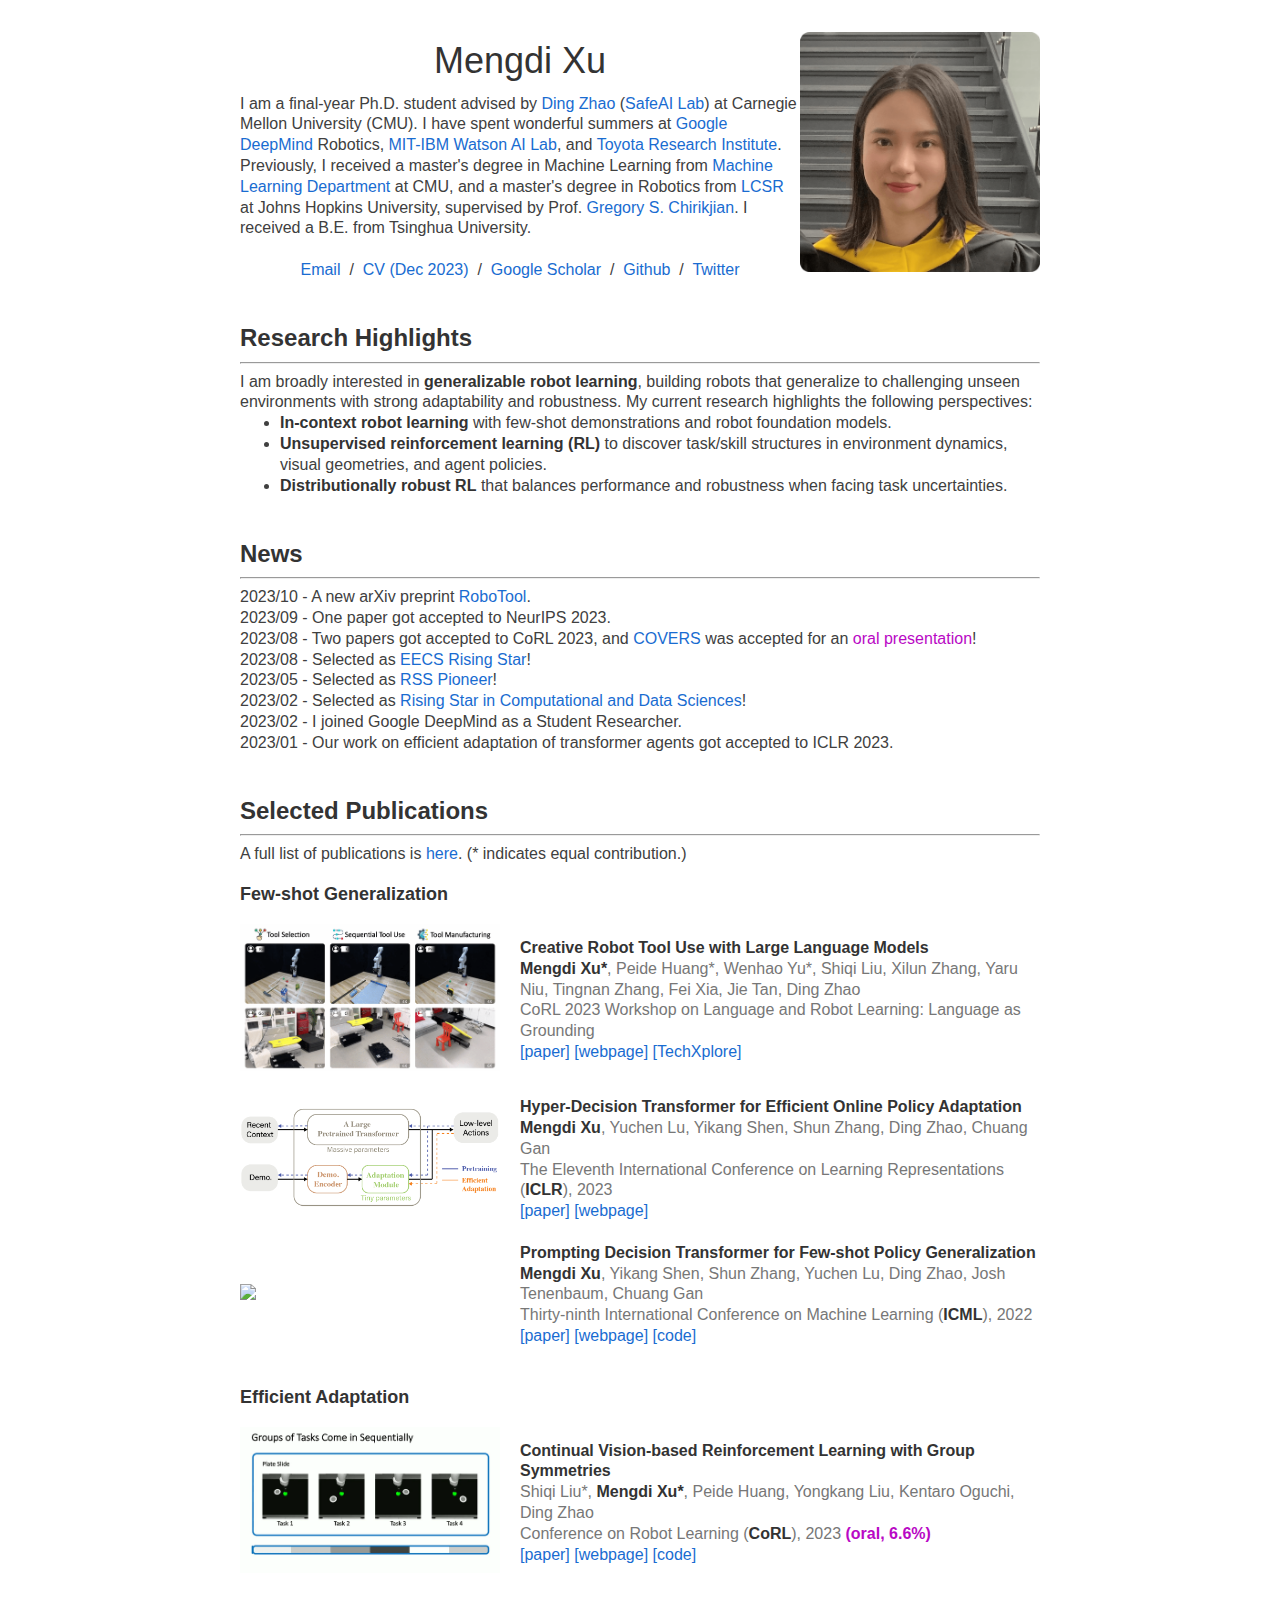
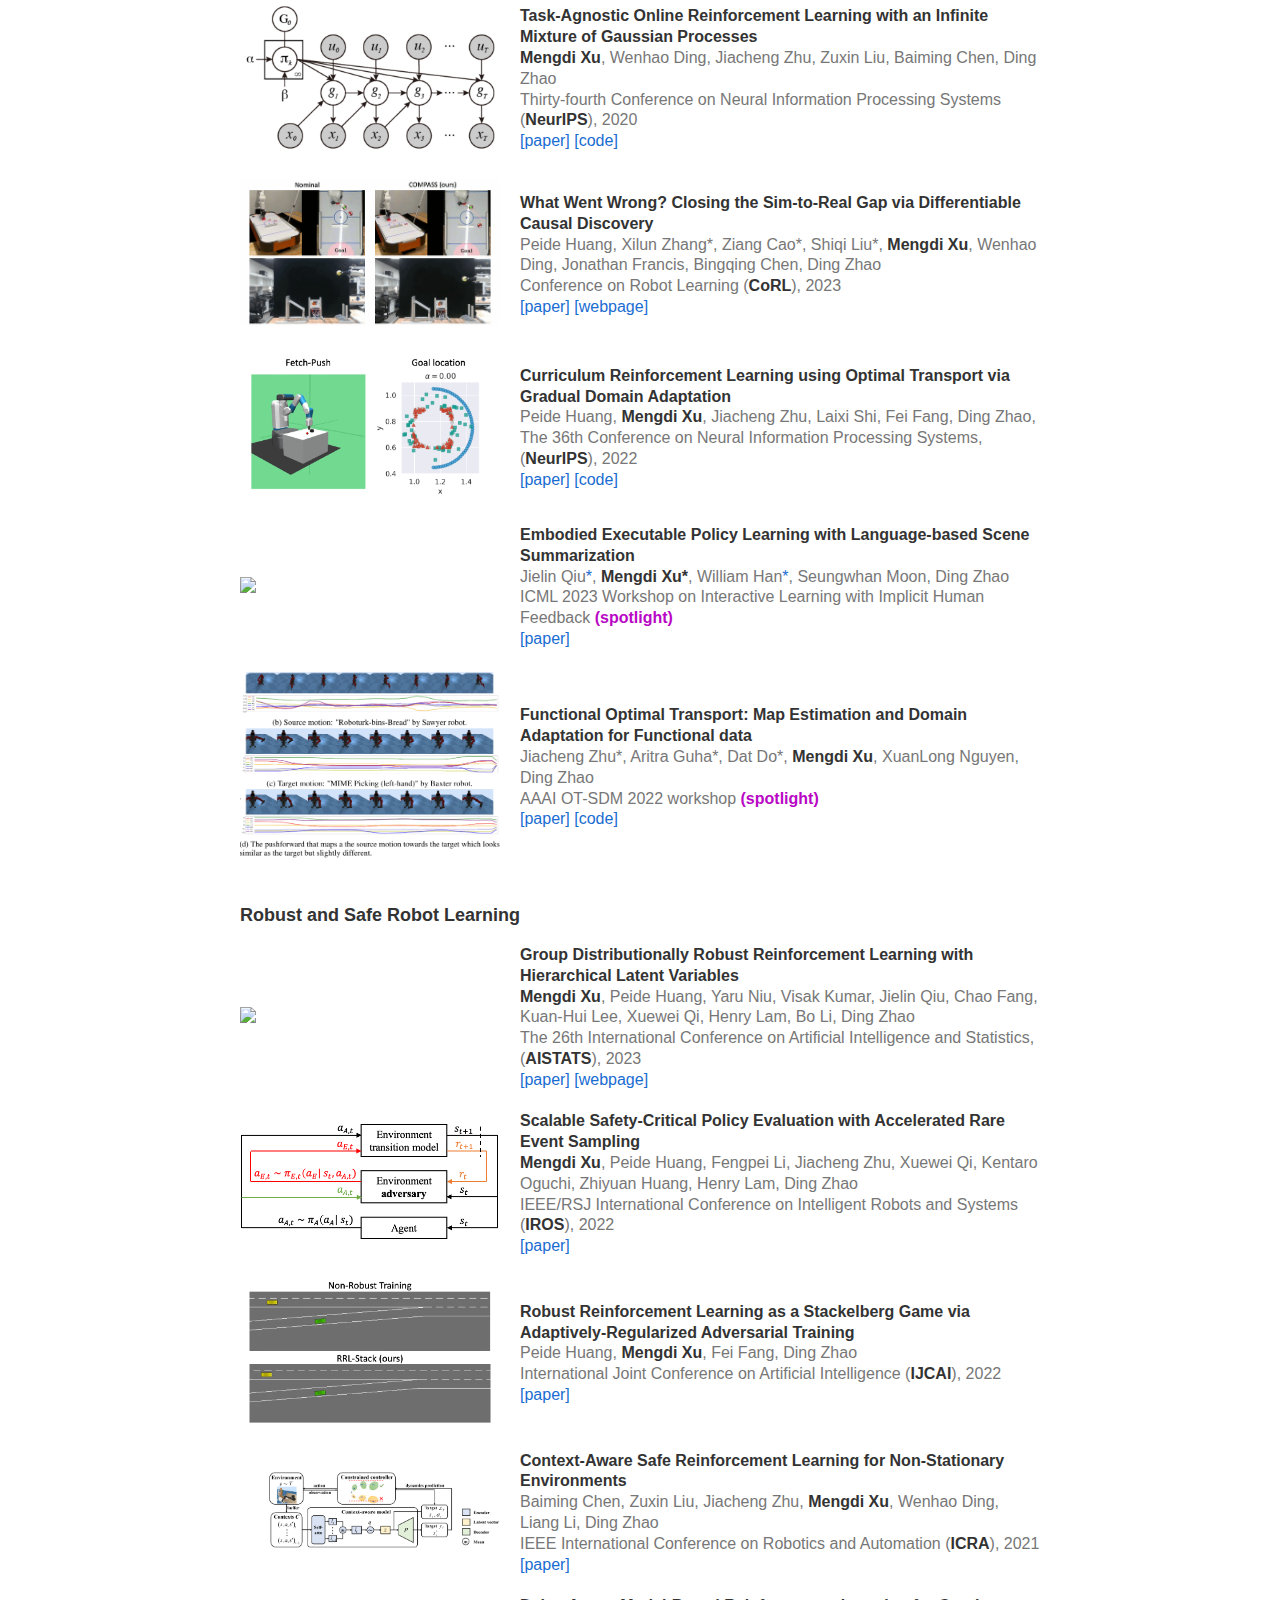
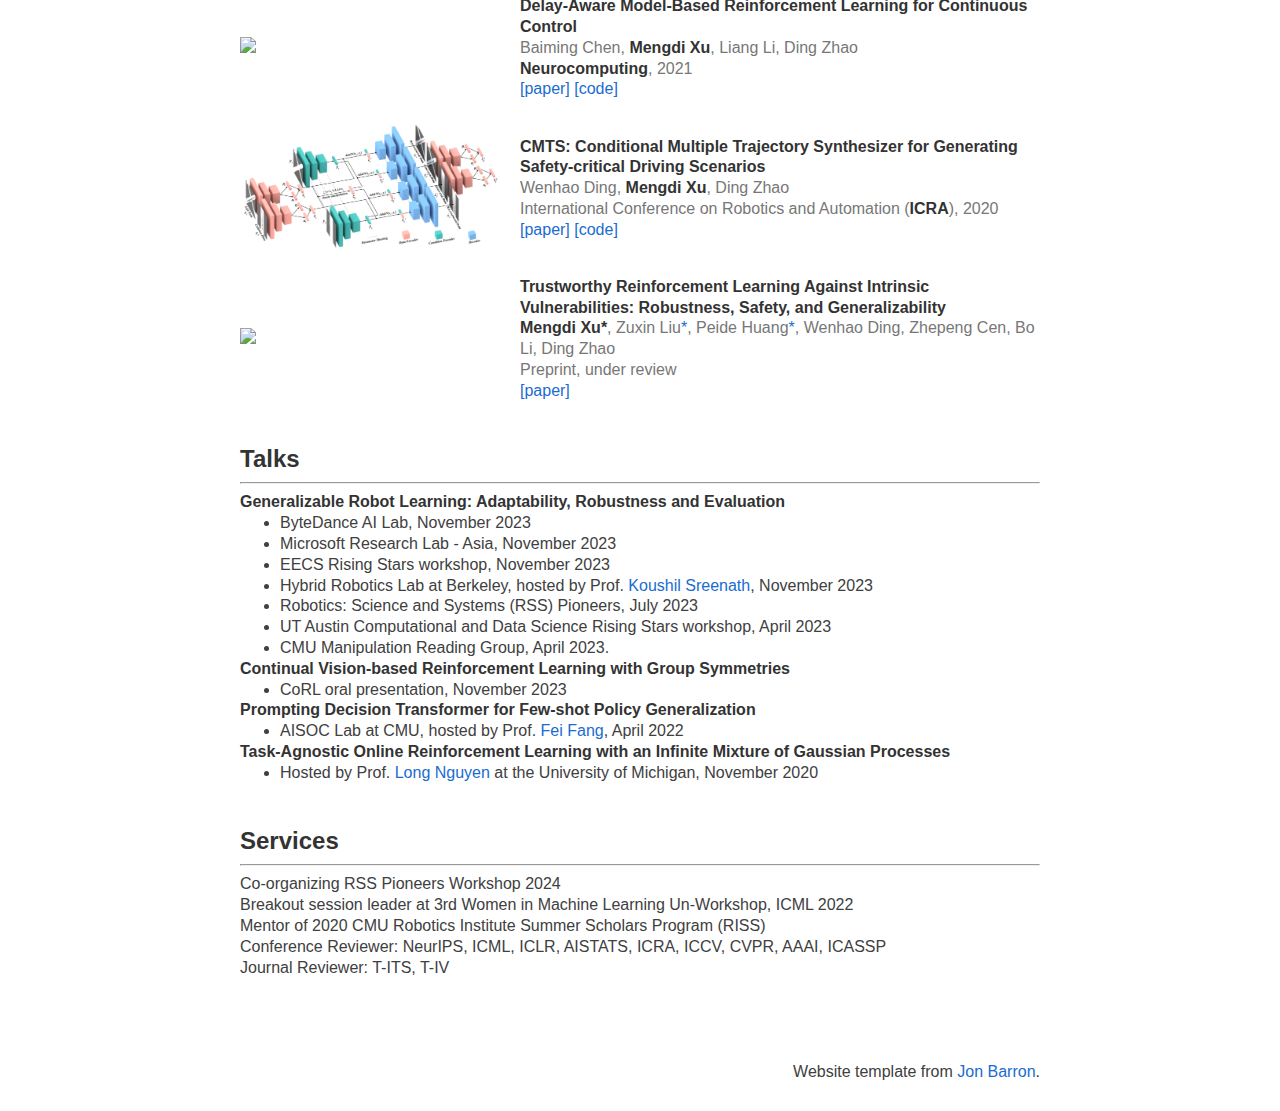
==== index.html @ a4395a11 "update CV" ====
<!DOCTYPE html>
<html lang="en">


<head>
    <meta http-equiv="Content-Type" content="text/html; charset=UTF-8">
  
    <title>Mengdi Xu</title>
    
    <meta name="author" content="Mengdi Xu">
    <meta name="viewport" content="width=900">
    <link rel="stylesheet" type="text/css" href="stylesheet.css">
    <link rel="stylesheet" href="https://cdnjs.cloudflare.com/ajax/libs/font-awesome/4.7.0/css/font-awesome.min.css">
    <link rel="icon" type="image/png" href="images/cmulogo.png">
  
    <!-- <script src=”main.js” defer></script> -->
</head>


<body>
    <table width="800" border="0" align="center" cellspacing="0" cellpadding="0">
    <tr>
    <td>
        <table width="100%" align="center" border="0" cellspacing="0" cellpadding="0">
        <tr>
            <td width="70%" valign="left">
                <p style="text-align:center">
                    <name>Mengdi Xu</name>
                </p>
                <p>
                I am a final-year Ph.D. student advised by <a href="https://www.meche.engineering.cmu.edu/directory/bios/zhao-ding.html">Ding Zhao</a>
                (<a href="https://safeai-lab.github.io/">SafeAI Lab</a>) at Carnegie Mellon University (CMU).
                I have spent wonderful summers at <a href="https://blog.google/technology/ai/april-ai-update/">Google DeepMind</a> Robotics, <a href="https://mitibmwatsonailab.mit.edu/">MIT-IBM Watson AI Lab</a>, and <a href="https://www.tri.global/">Toyota Research Institute</a>. 
                Previously, I received a master's degree in Machine Learning from <a href="https://www.ml.cmu.edu/">Machine Learning Department</a> at CMU, and a master's degree in Robotics from <a href="https://lcsr.jhu.edu/">LCSR</a> at Johns Hopkins University, supervised by Prof. <a href="https://rpk.lcsr.jhu.edu/Publications/">Gregory S. Chirikjian</a>.
                I received a B.E. from Tsinghua University.
                
                <br>
                <br>

                <p style="text-align:center">
                <a href="mailto:mengdixu@andrew.cmu.edu">Email</a> &nbsp/&nbsp
                <a href="data/CV_MengdiXu.pdf">CV (Dec 2023)</a> &nbsp/&nbsp
                <a href="https://scholar.google.com/citations?hl=zh-CN&user=A1yMyYEAAAAJ">Google Scholar</a> &nbsp/&nbsp
                <a href="https://github.com/mxu34">Github</a> &nbsp/&nbsp
                <a href="https://twitter.com/mengdibellaxu">Twitter</a>
                  </p>
                </p>
            </td>
            <br>
            <td width="30%" valign="right">
                <a href="images/profile_RoundCorner.png"><img style="width:100%;max-width:100%" alt="profile photo" src="images/profile_RoundCorner.png" class="hoverZoomLink"></a>
            </td>

        </tr>
        </table>
    </td>
    </tr>
    </table>

    <br>
    <br>


    <table width="800" border="0" align="center" cellspacing="0" cellpadding="0">
        <tr>
        <td>
            <h2> Research Highlights </h2>
            <hr>
    
            <table width="100%" align="center" border="0" cellspacing="0" cellpadding="0">
                <tr>
                    <td width="100%" valign="middle">
                        <p>
                            I am broadly interested in <strong>generalizable robot learning</strong>, building robots that generalize to challenging unseen environments with strong adaptability and robustness. My current research highlights the following perspectives: 
                            <ul>
                                <li><strong>In-context robot learning</strong> with few-shot demonstrations and robot foundation models.</li>
                                <li><strong>Unsupervised reinforcement learning (RL)</strong> to discover task/skill structures in environment dynamics, visual geometries, and agent policies.</li>
                                <li><strong>Distributionally robust RL</strong> that balances performance and robustness when facing task uncertainties.</li>
                                <!-- <li>laying theoretical foundations for generalizable robot learning with statistical guarantees,</li> -->
                                <!-- <li>advancing robotics with novel capabilities in applications akin to everyday life.</li> -->
                            </ul>
                        </p>
                    </td>
                </tr>
            </table>
    
        </td>
        </tr>
    </table>
        
    <br>
    <br>

    <table width="800" border="0" align="center" cellspacing="0" cellpadding="0">
        <tr>
        <td>
            <h2> News </h2>
            <hr>
    
            <table width="100%" align="center" border="0" cellspacing="0" cellpadding="0">
                <tr>
                    <td width="100%" valign="middle">
                        <p>
                            2023/10 - A new arXiv preprint <a href="https://arxiv.org/pdf/2310.13065.pdf">RoboTool</a>.
                            <br>
                            2023/09 - One paper got accepted to NeurIPS 2023.
                            <br>
                            2023/08 - Two papers got accepted to CoRL 2023, and <a href="https://openreview.net/forum?id=flyQ0v8cgC">COVERS</a> was accepted for an <a style="color:#B908C5">oral presentation</a>!
                            <br>
                            2023/08 - Selected as <a href="https://eecsrisingstars2023.cc.gatech.edu/">EECS Rising Star</a>!
                            <br>
                            2023/05 - Selected as <a href="https://sites.google.com/view/rsspioneers2023/participants">RSS Pioneer</a>!
                            <br>
                            2023/02 - Selected as <a href="https://risingstars.oden.utexas.edu/">Rising Star in Computational and Data Sciences</a>!
                            <br>
                            2023/02 - I joined Google DeepMind as a Student Researcher.
                            <br>
                            <!-- 2023/01 - Our work about bridging ECG and NLP got accepted to EACL 2023.
                            <br> -->
                            2023/01 - Our work on efficient adaptation of transformer agents got accepted to ICLR 2023.
                            <!-- <br>
                            2023/01 - Our work about group distributionally robust RL got accepted to AISTATS 2023.
                            <br>
                            2022/09 - Our work about domain adaptation in curriculum RL got accepted to NuerIPS 2022.
                            <br>
                            2022/06 - Our work on accelerated policy evaluation in the presence of rare events got accepted to IROS 2022.
                            <br>
                            2022/05 - I joined MIT-IBM Watson AI Lab as a research intern.
                            <br>
                            2022/05 - Our work on policy generalization with offline data got accepted to ICML 2022.
                            <br>
                            2022/04 - Our work about a novel framework for robust RL got accepted to IJCAI 2022.
                            <br> -->
                        </p>
                    </td>
                </tr>
            </table>
    
        </td>
        </tr>
    </table>
        
    <br>
    <br>

    <table width="800" border="0" align="center" cellspacing="0" cellpadding="0">
    <tr>
    <td>
        <h2> Selected Publications </h2>
        <hr>
        
        <p>
            A full list of publications is <a href="full_pub.html">here</a>. (* indicates equal contribution.)
        </p>

        <h3>Few-shot Generalization</h3>

        <table width="800" align="center" border="0" cellspacing="0" cellpadding="0">
            <tr>
                <td style="width:35%; vertical-align:middle; padding-right: 20px;">
                    <div class="image-container">
                        <img src="images/robotool.gif" width="100%">
                    </div>
                </td>
                <td style="width:65%; vertical-align:middle">
                    <papertext>
                        <papertitle>Creative Robot Tool Use with Large Language Models</papertitle>
                        <br>
                    <strong>Mengdi Xu*</strong>,
                    <a href="https://peidehuang.github.io/"><author>Peide Huang*</author></a>,
                    <a href="https://wenhaoyu.weebly.com/"><author>Wenhao Yu*</author></a>,
                    <a href="https://scholar.google.com/citations?user=PiuAi5wAAAAJ&hl=en&oi=ao"><author>Shiqi Liu</author></a>,
                    <a href="https://scholar.google.com/citations?user=BnlIUZoAAAAJ&hl=en"><author>Xilun Zhang</author></a>,
                    <a href="https://yaruniu.com/"><author>Yaru Niu</author></a>,
                    <a href="https://scholar.google.com/citations?user=RM2vMNcAAAAJ&hl=en"><author>Tingnan Zhang</author></a>,
                    <a href="https://fxia22.github.io/"><author>Fei Xia</author></a>,
                    <a href="https://www.jie-tan.net/"><author>Jie Tan</author></a>,
                    <a href="https://www.meche.engineering.cmu.edu/directory/bios/zhao-ding.html"><author>Ding Zhao</author></a>
                    <br>
                    CoRL 2023 Workshop on Language and Robot Learning: Language as Grounding
                    <br>
                    <a href="https://arxiv.org/pdf/2310.13065.pdf">[paper]</a>
                    <a href="https://creative-robotool.github.io/">[webpage]</a>
                    <a href="https://techxplore.com/news/2023-11-robots-tools-creatively-leveraging-large.html">[TechXplore]</a>
                    </papertext>
                </td>
            </tr>
        </table>
    
        <br>

        <table width="800" align="center" border="0" cellspacing="0" cellpadding="0">
            <tr>
                <td style="width:35%; vertical-align:middle; padding-right: 20px;">
                    <div class="image-container">
                        <img src="images/HDT.png" width="100%">
                    </div>
                </td>
                <td style="width:65%; vertical-align:middle">
                    <papertext>
                        <papertitle>Hyper-Decision Transformer for Efficient Online Policy Adaptation</papertitle>
                    <br>
                    <strong>Mengdi Xu</strong>,
                    <a href="http://jackhaha363.github.io/"><author>Yuchen Lu</author></a>,
                    <a href="https://mitibmwatsonailab.mit.edu/people/yikang-shen/"><author>Yikang Shen</author></a>,
                    <a href="https://shunzh.github.io/"><author>Shun Zhang</author></a>,
                    <a href="https://www.meche.engineering.cmu.edu/directory/bios/zhao-ding.html"><author>Ding Zhao</author></a>,
                    <a href="http://people.csail.mit.edu/ganchuang/"><author>Chuang Gan</author></a>
                    <br>
                    The Eleventh International Conference on Learning Representations (<strong>ICLR</strong>), 2023
                    <br>
                    <a href="https://arxiv.org/pdf/2304.08487.pdf">[paper]</a>
                    <a href="https://sites.google.com/view/hdtforiclr2023/home">[webpage]</a>
                    </papertext>
                </td>
            </tr>
        </table>
    
        <br>

        <table width="800" align="center" border="0" cellspacing="0" cellpadding="0">
            <tr>
                <td style="width:35%; vertical-align:middle; padding-right: 20px;">
                    <div class="image-container">
                        <img src="images/Prompt_DT_website.png" width="100%">
                    </div>
                </td>
                <td style="width:65%; vertical-align:middle">
                    <papertext>
                        <papertitle>Prompting Decision Transformer for Few-shot Policy Generalization
                        </papertitle>
                    <br>
                    <strong>Mengdi Xu</strong>,
                    <a href="https://mitibmwatsonailab.mit.edu/people/yikang-shen/"><author>Yikang Shen</author></a>,
                    <a href="https://shunzh.github.io/"><author>Shun Zhang</author></a>,
                    <a href="http://jackhaha363.github.io/"><author>Yuchen Lu</author></a>,
                    <a href="https://www.meche.engineering.cmu.edu/directory/bios/zhao-ding.html"><author>Ding Zhao</author></a>,
                    <a href="http://web.mit.edu/cocosci/josh.html"><author>Josh Tenenbaum</author></a>,
                    <a href="http://people.csail.mit.edu/ganchuang/"><author>Chuang Gan</author></a>
                    <br>
                    Thirty-ninth International Conference on Machine Learning (<strong>ICML</strong>), 2022
                    <br>
                    <a href="https://arxiv.org/pdf/2206.13499.pdf">[paper]</a>
                    <a href="https://mxu34.github.io/PromptDT/">[webpage]</a>
                    <a href="https://github.com/mxu34/prompt-dt">[code]</a>
                    </papertext>
                </td>
            </tr>
        </table>
    
        <br>


        <h3>Efficient Adaptation</h3>
    

        <table width="800" align="center" border="0" cellspacing="0" cellpadding="0">
            <tr>
                <td style="width:35%; vertical-align:middle; padding-right: 20px;">
                    <div class="image-container">
                        <img src="images/covers.gif" width="100%">
                    </div>
                </td>
                <td style="width:65%; vertical-align:middle">
                    <papertext>
                    <papertitle>Continual Vision-based Reinforcement Learning with Group Symmetries</papertitle>
                    <br>
                    <a href="https://scholar.google.com/citations?user=PiuAi5wAAAAJ&hl=en&oi=ao"><author>Shiqi Liu*</author></a>,
                    <strong>Mengdi Xu*</strong>,
                    <a href="https://peidehuang.github.io/"><author>Peide Huang</author></a>,
                    <a href="https://scholar.google.com/citations?user=uRvYtOgAAAAJ&hl=en"><author>Yongkang Liu</author></a>,
                    <a href="https://www.linkedin.com/in/ken-oguchi-a89b263/"><author>Kentaro Oguchi</author></a>, 
                    <a href="https://www.meche.engineering.cmu.edu/directory/bios/zhao-ding.html"><author>Ding Zhao</author></a>
                    <br>
                    Conference on Robot Learning (<strong>CoRL</strong>), 2023 <strong style="color:#B908C5">(oral, 6.6%)</strong>
                    <br>
                    <!-- Abridged in RSS 2023 Workshop on Symmetries in Robot Learning.<br> -->
                    <a href="https://arxiv.org/pdf/2210.12301.pdf">[paper]</a>
                    <a href="https://sites.google.com/view/rl-covers/">[webpage]</a>
                    <a href="https://sites.google.com/view/rl-covers/">[code]</a>
                    </papertext>
                </td>
            </tr>
        </table>
    
        <br>

        <table width="800" align="center" border="0" cellspacing="0" cellpadding="0">
            <tr>
                <td style="width:35%; vertical-align:middle; padding-right: 20px;">
                    <div class="image-container">
                        <img src="images/mbrl-gpmm.png" width="100%">
                    </div>
                </td>
                <td style="width:65%; vertical-align:middle">
                    <papertext>
                        <papertitle>Task-Agnostic Online Reinforcement Learning with an Infinite Mixture of Gaussian Processes
                        </papertitle>
                    <br>
                    <strong>Mengdi Xu</strong>,
                    <a href="https://wenhao.pub/"><author>Wenhao Ding</author></a>,
                    <a href="https://jiachengzhuml.github.io/"><author>Jiacheng Zhu</author></a>,
                    <a href="https://zuxin.me/"><author>Zuxin Liu</author></a>,
                    <a href="https://scholar.google.com/citations?user=zxMrNxEAAAAJ&hl=en&oi=ao"><author>Baiming Chen</author></a>,
                    <a href="https://www.meche.engineering.cmu.edu/directory/bios/zhao-ding.html"><author>Ding Zhao</author></a>
                    <br>
                    Thirty-fourth Conference on Neural Information Processing Systems (<strong>NeurIPS</strong>), 2020<br>
                    <a href="https://arxiv.org/pdf/2006.11441.pdf">[paper]</a>
                    <a href="https://github.com/mxu34/mbrl-gpmm">[code]</a>
                    <!-- <a href="data/mbrl-gpmm.txt">[bibtex]</a> -->
                    </papertext>
                </td>
            </tr>
        </table>
    
        <br>

        <table width="800" align="center" border="0" cellspacing="0" cellpadding="0">
            <tr>
                <td style="width:35%; vertical-align:middle; padding-right: 20px;">
                    <div class="image-container">
                        <img src="images/compass.gif" width="100%">
                    </div>
                </td>
                <td style="width:65%; vertical-align:middle">
                    <papertext>
                        <papertitle>What Went Wrong? Closing the Sim-to-Real Gap via Differentiable Causal Discovery</papertitle>
                    <br>
                    <a href="https://peidehuang.github.io/"><author>Peide Huang</author></a>, 
                    <a href="https://scholar.google.com/citations?user=BnlIUZoAAAAJ&hl=en"><author>Xilun Zhang*</author></a>, 
                    Ziang Cao*, 
                    <a href="https://scholar.google.com/citations?user=PiuAi5wAAAAJ&hl=en&oi=ao"><author>Shiqi Liu*</author></a>, 
                    <strong>Mengdi Xu</strong>,
                    <a href="https://wenhao.pub/"><author>Wenhao Ding</author></a>, 
                    <a href="https://scholar.google.com/citations?user=7CLS0LwAAAAJ&hl=en"><author>Jonathan Francis</author></a>, 
                    <a href="https://scholar.google.com/citations?user=LYt_2MgAAAAJ&hl=en"><author>Bingqing Chen</author></a>,
                    <a href="https://www.meche.engineering.cmu.edu/directory/bios/zhao-ding.html"><author>Ding Zhao</author></a>
                    <br>
                    Conference on Robot Learning (<strong>CoRL</strong>), 2023
                    <br>
                    <!-- Abridged in  IROS 2023 Workshop on Causality for Robotics: Answering the Question of Why.<br> -->
                    <a href="https://arxiv.org/pdf/2306.15864.pdf">[paper]</a>
                    <a href="https://sites.google.com/view/sim2real-compass">[webpage]</a>
                    </papertext>
                </td>
            </tr>
        </table>
    
        <br>

        <table width="800" align="center" border="0" cellspacing="0" cellpadding="0">
            <tr>
                <td style="width:35%; vertical-align:middle; padding-right: 20px;">
                    <div class="image-container">
                        <img src="images/gradient.gif" width="100%">
                    </div>
                </td>
                <td style="width:65%; vertical-align:middle">
                    <papertext>
                        <papertitle>Curriculum Reinforcement Learning using Optimal Transport via Gradual Domain Adaptation
                        </papertitle>
                    <br>
                    <a href="https://peidehuang.github.io/"><author>Peide Huang</author></a>,
                    <strong>Mengdi Xu</strong>,
                    <a href="https://jiachengzhuml.github.io/"><author>Jiacheng Zhu</author></a>,
                    <a href="https://www.andrew.cmu.edu/user/laixis/"><author>Laixi Shi</author></a>,
                    <a href="https://feifang.info/"><author>Fei Fang</author></a>,
                    <a href="https://www.meche.engineering.cmu.edu/directory/bios/zhao-ding.html"><author>Ding Zhao</author></a>,
                    <br>
                    The 36th Conference on Neural Information Processing Systems, (<strong>NeurIPS</strong>), 2022
                    <br>
                    <a href="https://arxiv.org/pdf/2210.10195.pdf">[paper]</a>
                    <a href="https://github.com/PeideHuang/gradient">[code]</a>
                    </papertext>
                </td>
            </tr>
        </table>
    
        <br>

        <table width="800" align="center" border="0" cellspacing="0" cellpadding="0">
            <tr>
                <td style="width:35%; vertical-align:middle; padding-right: 20px;">
                    <div class="image-container">
                        <img src="images/SUM_APM.png" width="100%">
                    </div>
                </td>
                <td style="width:65%; vertical-align:middle">
                    <papertext>
                        <papertitle>Embodied Executable Policy Learning with Language-based Scene Summarization
                        </papertitle>
                    <br>
                    <a href="https://www.cs.cmu.edu/~jielinq/"><author>Jielin Qiu</author>*</a>,
                    <strong>Mengdi Xu*</strong>,
                    <a href="https://willxxy.github.io/"><author>William Han</author>*</a>,
                    <a href="https://shanemoon.com/"><author>Seungwhan Moon</author></a>,
                    <a href="https://www.meche.engineering.cmu.edu/directory/bios/zhao-ding.html"><author>Ding Zhao</author></a>
                    <br>
                    <!-- Preprint, under review.
                    <br> -->
                    ICML 2023 Workshop on Interactive Learning with Implicit Human Feedback <strong style="color:#B908C5">(spotlight)</strong><br>
                    <a href="https://arxiv.org/pdf/2306.05696.pdf">[paper]</a>
                    </papertext>
                </td>
            </tr>
        </table>
    
        <br>

        <table width="800" align="center" border="0" cellspacing="0" cellpadding="0">
            <tr>
                <td style="width:35%; vertical-align:middle; padding-right: 20px;">
                    <div class="image-container">
                        <img src="images/FOT_arm.png" width="100%">
                    </div>
                </td>
                <td style="width:65%; vertical-align:middle">
                    <papertext>
                        <papertitle>Functional Optimal Transport: Map Estimation and Domain Adaptation for Functional data
                        </papertitle>
                    <br>
                    <a href="https://jiachengzhuml.github.io/"><author>Jiacheng Zhu*</author></a>,
                    <a href="http://www-personal.umich.edu/~aritra/"><author>Aritra Guha*</author></a>,
                    <a href="https://dodat619.github.io/"><author>Dat Do*</author></a>,
                    <strong>Mengdi Xu</strong>,
                    <a href="http://dept.stat.lsa.umich.edu/~xuanlong/"><author>XuanLong Nguyen</author></a>,
                    <a href="https://www.meche.engineering.cmu.edu/directory/bios/zhao-ding.html"><author>Ding Zhao</author></a>
                    <br>
                    AAAI OT-SDM 2022 workshop <strong style="color:#B908C5">(spotlight)</strong><br>
                    <a href="https://arxiv.org/pdf/2102.03895.pdf">[paper]</a> 
                    <a href="https://github.com/VersElectronics/FOT">[code]</a> 
                    <!-- <a href="data/fot.txt">[bibtex]</a> -->
                    </papertext>
                </td>
            </tr>
        </table>
    
        <br>

        <h3>Robust and Safe Robot Learning</h3>

        <table width="800" align="center" border="0" cellspacing="0" cellpadding="0">
            <tr>
                <td style="width:35%; vertical-align:middle; padding-right: 20px;">
                    <div class="image-container">
                        <img src="images/DRO.png" width="100%">
                    </div>
                </td>
                <td style="width:65%; vertical-align:middle">
                    <papertext>
                        <papertitle>Group Distributionally Robust Reinforcement Learning with Hierarchical Latent Variables
                        </papertitle>
                    <br>
                    <strong>Mengdi Xu</strong>,
                    <a href="https://peidehuang.github.io/"><author>Peide Huang</author></a>,
                    <a href="https://yaruniu.com/"><author>Yaru Niu</author></a>,
                    <a href="https://www.visakkumar.com/"><author>Visak Kumar</author></a>,
                    <a href="https://www.cs.cmu.edu/~jielinq/"><author>Jielin Qiu</author></a>,
                    <a href="https://scholar.google.com/citations?user=nU8VhKYAAAAJ&hl=en"><author>Chao Fang</author></a>,
                    <a href="https://scholar.google.com/citations?user=u8K7nOwAAAAJ&hl=en"><author>Kuan-Hui Lee</author></a>,
                    <a href="https://scholar.google.com/citations?user=pOA6uKMAAAAJ&hl=en"><author>Xuewei Qi</author></a>,
                    <a href="http://www.columbia.edu/~khl2114/"><author>Henry Lam</author></a>,
                    <a href="https://aisecure.github.io/"><author>Bo Li</author></a>,
                    <a href="https://www.meche.engineering.cmu.edu/directory/bios/zhao-ding.html"><author>Ding Zhao</author></a>
                    <br>
                    The 26th International Conference on Artificial Intelligence and Statistics, (<strong>AISTATS</strong>), 2023
                    <!-- <br>
                    Abridged in ICML 2022 workshop on Principles of Distribution Shift.
                    <br>
                    Abridged in ICRA 2022 the Fresh Perspectives on the Future of Autonomous Driving Workshop. -->
                    <br>
                    <a href="https://arxiv.org/pdf/2210.12262.pdf">[paper]</a>
                    <a href="https://sites.google.com/view/gdr-rl/home">[webpage]</a>
                    </papertext>
                </td>
            </tr>
        </table>
    
        <br>

        <table width="800" align="center" border="0" cellspacing="0" cellpadding="0">
            <tr>
                <td style="width:35%; vertical-align:middle; padding-right: 20px;">
                    <div class="image-container">
                        <img src="images/APE.png" width="100%">
                    </div>
                </td>
                <td style="width:65%; vertical-align:middle">
                    <papertext>
                        <papertitle>Scalable Safety-Critical Policy Evaluation with Accelerated Rare Event Sampling
                        </papertitle>
                    <br>
                    <strong>Mengdi Xu</strong>,
                    <a href="https://peidehuang.github.io/"><author>Peide Huang</author></a>,
                    <a href="https://www.linkedin.com/in/fengpei-li-242526145/"><author>Fengpei Li</author></a>,
                    <a href="https://jiachengzhuml.github.io/"><author>Jiacheng Zhu</author></a>,
                    <a href="https://scholar.google.com/citations?user=pOA6uKMAAAAJ&hl=en"><author>Xuewei Qi</author></a>,
                    <a href="https://www.linkedin.com/in/ken-oguchi-a89b263/"><author>Kentaro Oguchi</author></a>,
                    <a href="https://sites.google.com/view/zyhuang"><author>Zhiyuan Huang</author></a>,
                    <a href="http://www.columbia.edu/~khl2114/"><author>Henry Lam</author></a>,
                    <a href="https://www.meche.engineering.cmu.edu/directory/bios/zhao-ding.html"><author>Ding Zhao</author></a>
                    <br>
                    IEEE/RSJ International Conference on Intelligent Robots and Systems (<strong>IROS</strong>), 2022
                    <br>
                    <!-- Abridged in ICLR 2021 Workshop in Security and Safety in Machine Learning Systems.
                    <br> -->
                    <a href="https://arxiv.org/pdf/2106.10566.pdf">[paper]</a>
                    <!-- <a href="data/ape.txt">[bibtex]</a>              -->
                    <!-- <a href="https://aisecure-workshop.github.io/aml-iclr2021/">[workshop]</a> 
                    <a href="data/APE_ICLR2021Workshop_poster.pdf">[poster]</a> -->
                    </papertext>
                </td>
            </tr>
        </table>
    
        <br>

        <table width="800" align="center" border="0" cellspacing="0" cellpadding="0">
            <tr>
                <td style="width:35%; vertical-align:middle; padding-right: 20px;">
                    <div class="image-container">
                        <img src="images/rrl-stack.gif" width="100%">
                    </div>
                </td>
                <td style="width:65%; vertical-align:middle">
                    <papertext>
                        <papertitle>Robust Reinforcement Learning as a Stackelberg Game via Adaptively-Regularized Adversarial Training
                        </papertitle>
                    <br>
                    <a href="https://peidehuang.github.io/"><author>Peide Huang</author></a>,
                    <strong>Mengdi Xu</strong>,
                    <a href="https://feifang.info/"><author>Fei Fang</author></a>,
                    <a href="https://www.meche.engineering.cmu.edu/directory/bios/zhao-ding.html"><author>Ding Zhao</author></a>
                    <br>
                    International Joint Conference on Artificial Intelligence (<strong>IJCAI</strong>), 2022
                    <br>
                    <a href="https://arxiv.org/pdf/2202.09514.pdf">[paper]</a>
                    <!-- <a href="data/stack-rrl.txt">[bibtex]</a> -->
                    </papertext>
                </td>
            </tr>
        </table>
    
        <br>

        <table width="800" align="center" border="0" cellspacing="0" cellpadding="0">
            <tr>
                <td style="width:35%; vertical-align:middle; padding-right: 20px;">
                    <div class="image-container">
                        <img src="images/context_RL.png" width="100%">
                    </div>
                </td>
                <td style="width:65%; vertical-align:middle">
                    <papertext>
                        <papertitle>Context-Aware Safe Reinforcement Learning for Non-Stationary Environments
                        </papertitle>
                    <br>
                    <a href="https://scholar.google.com/citations?user=zxMrNxEAAAAJ&hl=en&oi=ao"><author>Baiming Chen</author></a>,
                    <a href="https://zuxin.me/"><author>Zuxin Liu</author></a>,
                    <a href="https://jiachengzhuml.github.io/"><author>Jiacheng Zhu</author></a>,
                    <strong>Mengdi Xu</strong>,
                    <a href="https://wenhao.pub/"><author>Wenhao Ding</author></a>,
                    Liang Li,
                    <a href="https://www.meche.engineering.cmu.edu/directory/bios/zhao-ding.html"><author>Ding Zhao</author></a>
                    <br>
                    IEEE International Conference on Robotics and Automation (<strong>ICRA</strong>), 2021<br>
                    <a href="https://arxiv.org/pdf/2101.00531.pdf">[paper]</a>
                    <!-- <a href="data/context_RL.txt">[bibtex]</a> -->
                    </papertext>
                </td>
            </tr>
        </table>
    
        <br>
    
        <table width="800" align="center" border="0" cellspacing="0" cellpadding="0">
            <tr>
                <td style="width:35%; vertical-align:middle; padding-right: 20px;">
                    <div class="image-container">
                        <img src="images/dmdpn.png" width="100%">
                    </div>
                </td>
                <td style="width:65%; vertical-align:middle">
                    <papertext>
                        <papertitle>Delay-Aware Model-Based Reinforcement Learning for Continuous Control
                        </papertitle>
                    <br>
                    <a href="https://scholar.google.com/citations?user=zxMrNxEAAAAJ&hl=en&oi=ao"><author>Baiming Chen</author></a>,
                    <strong>Mengdi Xu</strong>,
                    Liang Li,
                    <a href="https://www.meche.engineering.cmu.edu/directory/bios/zhao-ding.html"><author>Ding Zhao</author></a>
                    <br>
                    <strong>Neurocomputing</strong>, 2021<br>
                    <a href="https://arxiv.org/pdf/2005.05440.pdf">[paper]</a>
                    <a href="https://github.com/baimingc/Delay-aware-MBRL">[code]</a>
                    <!-- <a href="data/da-mbrl.txt">[bibtex]</a> -->
                    </papertext>
                </td>
            </tr>
        </table>
    
        <br>
    

        <table width="800" align="center" border="0" cellspacing="0" cellpadding="0">
            <tr>
                <td style="width:35%; vertical-align:middle; padding-right: 20px;">
                    <div class="image-container">
                        <img src="images/CMTS.png" width="100%">
                    </div>
                </td>
                <td style="width:65%; vertical-align:middle">
                    <papertext>
                        <papertitle>CMTS: Conditional Multiple Trajectory Synthesizer for Generating Safety-critical Driving Scenarios
                        </papertitle>
                    <br>
                    <a href="https://wenhao.pub/"><author>Wenhao Ding</author></a>,
                    <strong>Mengdi Xu</strong>,
                    <a href="https://www.meche.engineering.cmu.edu/directory/bios/zhao-ding.html"><author>Ding Zhao</author></a>
                    <br>
                    International Conference on Robotics and Automation (<strong>ICRA</strong>), 2020<br>
                    <a href="https://arxiv.org/pdf/1910.00099.pdf">[paper]</a> 
                    <a href="https://github.com/GilgameshD/ICRA2020-CMTS">[code]</a> 
                    <!-- <a href="data/cmts.txt">[bibtex]</a> -->
                    </papertext>
                </td>
            </tr>
        </table>
    
        <br>

        <table width="800" align="center" border="0" cellspacing="0" cellpadding="0">
            <tr>
                <td style="width:35%; vertical-align:middle; padding-right: 20px;">
                    <div class="image-container">
                        <img src="images/TRL.png" width="100%">
                    </div>
                </td>
                <td style="width:65%; vertical-align:middle">
                    <papertext>
                        <papertitle>Trustworthy Reinforcement Learning Against Intrinsic Vulnerabilities: Robustness, Safety, and Generalizability
                        </papertitle>
                    <br>
                    <strong>Mengdi Xu*</strong>,
                    <a href="https://zuxin.me/"><author>Zuxin Liu</author>*</a>,
                    <a href="https://peidehuang.github.io/"><author>Peide Huang</author>*</a>,
                    <a href="https://wenhao.pub/"><author>Wenhao Ding</author></a>,
                    <a href="https://scholar.google.com/citations?user=M-X3Q-UAAAAJ&hl=en&oi=ao"><author>Zhepeng Cen</author></a>,
                    <a href="https://aisecure.github.io/"><author>Bo Li</author></a>,
                    <a href="https://www.meche.engineering.cmu.edu/directory/bios/zhao-ding.html"><author>Ding Zhao</author></a>
                    <br>
                    Preprint, under review
                    <br>
                    <a href="https://arxiv.org/pdf/2209.08025.pdf">[paper]</a>
                    </papertext>
                </td>
            </tr>
        </table>
    </td>
    </tr>
    </table>

    <br>
    <br>

    <table width="800" border="0" align="center" cellspacing="0" cellpadding="0">
        <tr>
        <td>
            <h2> Talks </h2>
            <hr>
            <talktitle>Generalizable Robot Learning: Adaptability, Robustness and Evaluation</talktitle>
            <ul>
                <li>ByteDance AI Lab, November 2023 </li>
                <li>Microsoft Research Lab - Asia, November 2023 </li>
                <li>EECS Rising Stars workshop, November 2023 </li>
                <li>Hybrid Robotics Lab at Berkeley, hosted by Prof. <a href="https://hybrid-robotics.berkeley.edu/koushil/">Koushil Sreenath</a>, November 2023 </li>
                <li>Robotics: Science and Systems (RSS) Pioneers, July 2023 </li>
                <li>UT Austin Computational and Data Science Rising Stars workshop, April 2023 </li>
                <li>CMU Manipulation Reading Group, April 2023.</li>
            </ul>
            <talktitle>Continual Vision-based Reinforcement Learning with Group Symmetries</talktitle>
            <ul>
                <li>CoRL oral presentation, November 2023 </li>
            </ul>
            <talktitle>Prompting Decision Transformer for Few-shot Policy Generalization</talktitle>
            <ul>
                <li>AISOC Lab at CMU, hosted by Prof. <a href="https://feifang.info/">Fei Fang</a>, April 2022 </li>
            </ul>
            <talktitle>Task-Agnostic Online Reinforcement Learning with an Infinite Mixture of Gaussian Processes </talktitle>
            <ul>
                <li>Hosted by Prof. <a href="https://dept.stat.lsa.umich.edu/~xuanlong/">Long Nguyen</a> at the University of Michigan, November 2020 </li>
            </ul>
        </td>
        </tr>
    </table>
    
    <br>
    <br>

    <table width="800" border="0" align="center" cellspacing="0" cellpadding="0">
        <tr>
        <td>
            <h2> Services </h2>
            <hr>
    
            <table width="100%" align="center" border="0" cellspacing="0" cellpadding="0">
                <tr>
                    <td width="100%" valign="middle">
                        <p>
                            Co-organizing RSS Pioneers Workshop 2024
                            <br>
                            Breakout session leader at 3rd Women in Machine Learning Un-Workshop, ICML 2022
                            <br>
                            Mentor of 2020 CMU Robotics Institute Summer Scholars Program (RISS)
                            <br>
                            Conference Reviewer: NeurIPS, ICML, ICLR, AISTATS, ICRA, ICCV, CVPR, AAAI, ICASSP
                            <br>
                            Journal Reviewer: T-ITS, T-IV
                            <br>
                        </p>
                    </td>
                </tr>
            </table>
            
        </td>
        </tr>
    </table>

    <br>
    <br>
    <br>
    <br>

    <table width="800" border="0" align="center" cellspacing="0" cellpadding="0">
        <tr>
        <td>
    
            <p align="right">
                Website template from <a href="https://github.com/jonbarron/website">Jon Barron</a>.
            </p>
            
        </td>
        </tr>
    </table>
    <br>

</body>

</html>
---- stylesheet.css ----
/* latin-ext */
@font-face {
  font-family: 'Lato';
  font-style: italic;
  font-weight: 400;
  src: local('Lato Italic'), local('Lato-Italic'), url(https://fonts.gstatic.com/s/lato/v15/S6u8w4BMUTPHjxsAUi-qNiXg7eU0.woff2) format('woff2');
  unicode-range: U+0100-024F, U+0259, U+1E00-1EFF, U+2020, U+20A0-20AB, U+20AD-20CF, U+2113, U+2C60-2C7F, U+A720-A7FF;
}
/* latin */
@font-face {
  font-family: 'Lato';
  font-style: italic;
  font-weight: 400;
  src: local('Lato Italic'), local('Lato-Italic'), url(https://fonts.gstatic.com/s/lato/v15/S6u8w4BMUTPHjxsAXC-qNiXg7Q.woff2) format('woff2');
  unicode-range: U+0000-00FF, U+0131, U+0152-0153, U+02BB-02BC, U+02C6, U+02DA, U+02DC, U+2000-206F, U+2074, U+20AC, U+2122, U+2191, U+2193, U+2212, U+2215, U+FEFF, U+FFFD;
}
/* latin-ext */
@font-face {
  font-family: 'Lato';
  font-style: italic;
  font-weight: 700;
  src: local('Lato Bold Italic'), local('Lato-BoldItalic'), url(https://fonts.gstatic.com/s/lato/v15/S6u_w4BMUTPHjxsI5wq_FQftx9897sxZ.woff2) format('woff2');
  unicode-range: U+0100-024F, U+0259, U+1E00-1EFF, U+2020, U+20A0-20AB, U+20AD-20CF, U+2113, U+2C60-2C7F, U+A720-A7FF;
}
/* latin */
@font-face {
  font-family: 'Lato';
  font-style: italic;
  font-weight: 700;
  src: local('Lato Bold Italic'), local('Lato-BoldItalic'), url(https://fonts.gstatic.com/s/lato/v15/S6u_w4BMUTPHjxsI5wq_Gwftx9897g.woff2) format('woff2');
  unicode-range: U+0000-00FF, U+0131, U+0152-0153, U+02BB-02BC, U+02C6, U+02DA, U+02DC, U+2000-206F, U+2074, U+20AC, U+2122, U+2191, U+2193, U+2212, U+2215, U+FEFF, U+FFFD;
}
/* latin-ext */
@font-face {
  font-family: 'Lato';
  font-style: normal;
  font-weight: 400;
  src: local('Lato Regular'), local('Lato-Regular'), url(https://fonts.gstatic.com/s/lato/v15/S6uyw4BMUTPHjxAwXiWtFCfQ7A.woff2) format('woff2');
  unicode-range: U+0100-024F, U+0259, U+1E00-1EFF, U+2020, U+20A0-20AB, U+20AD-20CF, U+2113, U+2C60-2C7F, U+A720-A7FF;
}
/* latin */
@font-face {
  font-family: 'Lato';
  font-style: normal;
  font-weight: 400;
  src: local('Lato Regular'), local('Lato-Regular'), url(https://fonts.gstatic.com/s/lato/v15/S6uyw4BMUTPHjx4wXiWtFCc.woff2) format('woff2');
  unicode-range: U+0000-00FF, U+0131, U+0152-0153, U+02BB-02BC, U+02C6, U+02DA, U+02DC, U+2000-206F, U+2074, U+20AC, U+2122, U+2191, U+2193, U+2212, U+2215, U+FEFF, U+FFFD;
}
/* latin-ext */
@font-face {
  font-family: 'Lato';
  font-style: normal;
  font-weight: 700;
  src: local('Lato Bold'), local('Lato-Bold'), url(https://fonts.gstatic.com/s/lato/v15/S6u9w4BMUTPHh6UVSwaPGQ3q5d0N7w.woff2) format('woff2');
  unicode-range: U+0100-024F, U+0259, U+1E00-1EFF, U+2020, U+20A0-20AB, U+20AD-20CF, U+2113, U+2C60-2C7F, U+A720-A7FF;
}
/* latin */
@font-face {
  font-family: 'Lato';
  font-style: normal;
  font-weight: 700;
  src: local('Lato Bold'), local('Lato-Bold'), url(https://fonts.gstatic.com/s/lato/v15/S6u9w4BMUTPHh6UVSwiPGQ3q5d0.woff2) format('woff2');
  unicode-range: U+0000-00FF, U+0131, U+0152-0153, U+02BB-02BC, U+02C6, U+02DA, U+02DC, U+2000-206F, U+2074, U+20AC, U+2122, U+2191, U+2193, U+2212, U+2215, U+FEFF, U+FFFD;
}

a {
  color: #196CD1;
  text-decoration: none;
}

a:focus,
a:hover,
author:focus,
author:hover {
  color: #B908C5;
  }

body,
td,
th,
tr{
  /* font-family: 'Lato', Verdana, Arial, sans-serif; */
  font-family: 'Lato', Arial, sans-serif;
  font-size: 16px;
  color: #404040;
  line-height: 1.3;
}

p{
  font-family: 'Lato', Arial, sans-serif;
  font-size: 16px;
  color: #404040;
  margin:0;
  line-height: 1.3;
}

papertext,
author{
  font-family: 'Lato', Arial, sans-serif;
  font-size: 16px;
  color: #777777;
  line-height: 1.3;
}

a{
  font-family: 'Lato', Arial, sans-serif;
  font-size: 16px;
}

strong {
  font-family: 'Lato', Arial, sans-serif;
  font-size: 16px;
  color: #333333;
}

heading{
  font-family: 'Lato', Arial, sans-serif;
  font-size: 22px;
  color: #333333;
}

talktitle,
papertitle {
  font-family: 'Lato', Arial, sans-serif;
  font-size: 16px;
  font-weight: 700;
  color: #333333;
  line-height: 1.3;
}

name {
  font-family: 'Lato', Arial, sans-serif;
  font-size: 36px;
  color: #333333;
  line-height: 1.8;
}

.one {
  width: 160px;
  height: 160px;
  position: relative;
}

.two {
  width: 160px;
  height: 160px;
  position: absolute;
  transition: opacity .2s ease-in-out;
  -moz-transition: opacity .2s ease-in-out;
  -webkit-transition: opacity .2s ease-in-out;
}

.fade {
  transition: opacity .2s ease-in-out;
  -moz-transition: opacity .2s ease-in-out;
  -webkit-transition: opacity .2s ease-in-out;
}

span.highlight {
  background-color: #ffffd0;
}

h2{
  font-family: 'Lato', Arial, sans-serif;
  font-size: 24px;
  margin:0;
  color: #333333;
}


h3{
  font-family: 'Lato', Arial, sans-serif;
  font-size: 18px;
  color: #333333;
}

h4{
  font-family: 'Lato', Arial, sans-serif;
  font-size: 18px;
  margin:0;
  color: #333333;
}

ul {
  margin: 0;
}
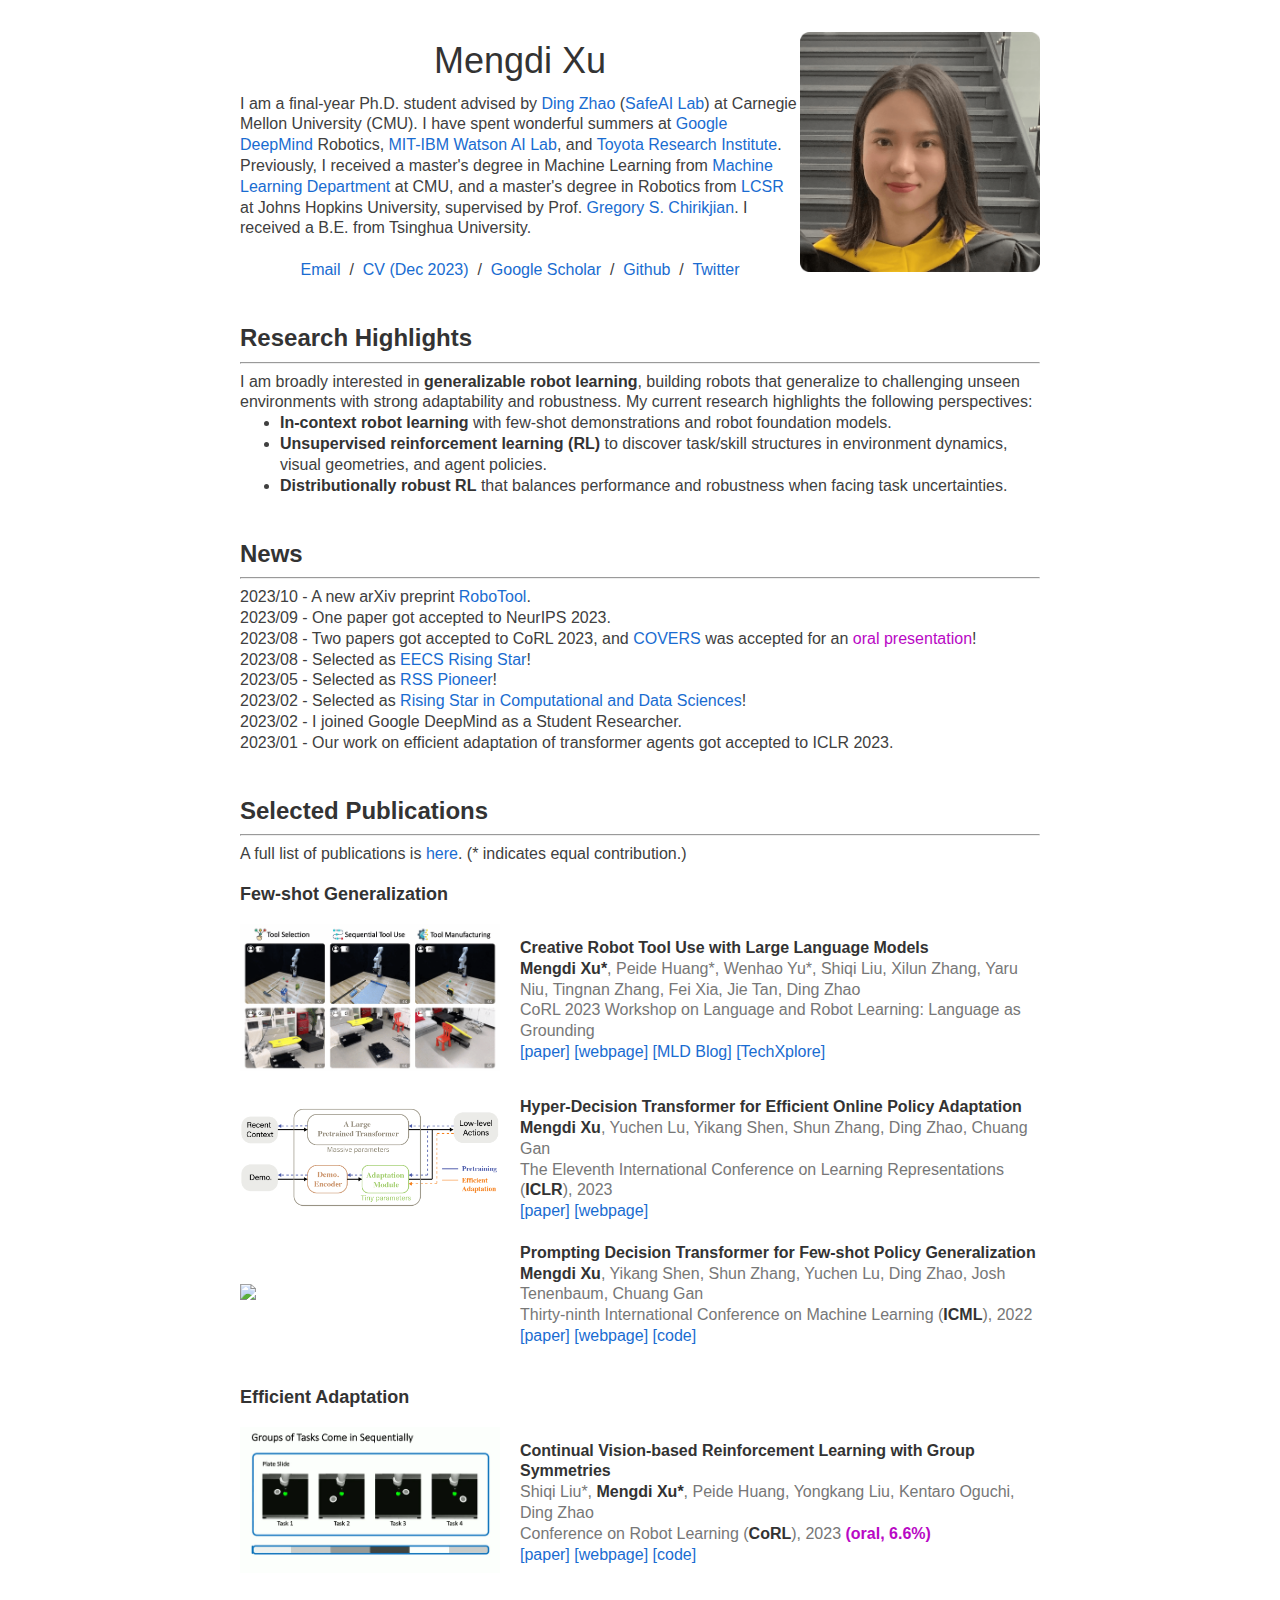
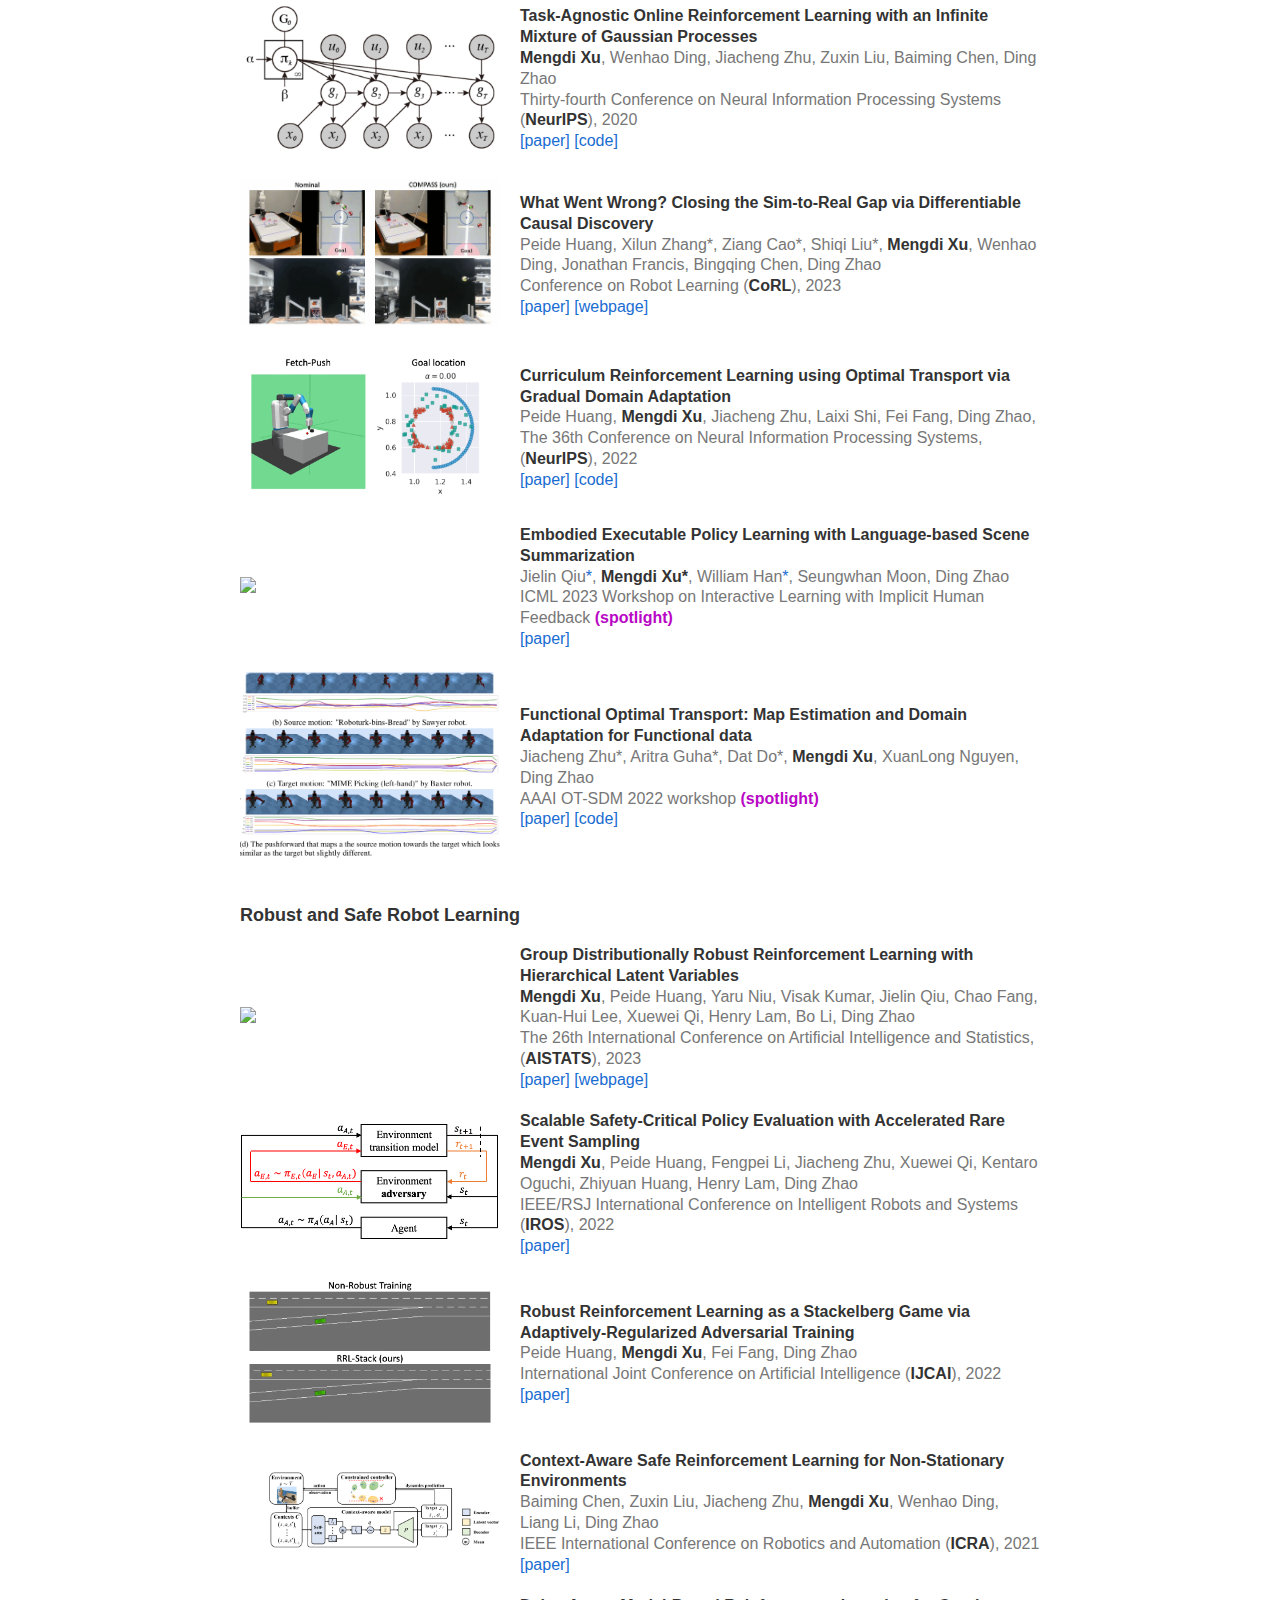
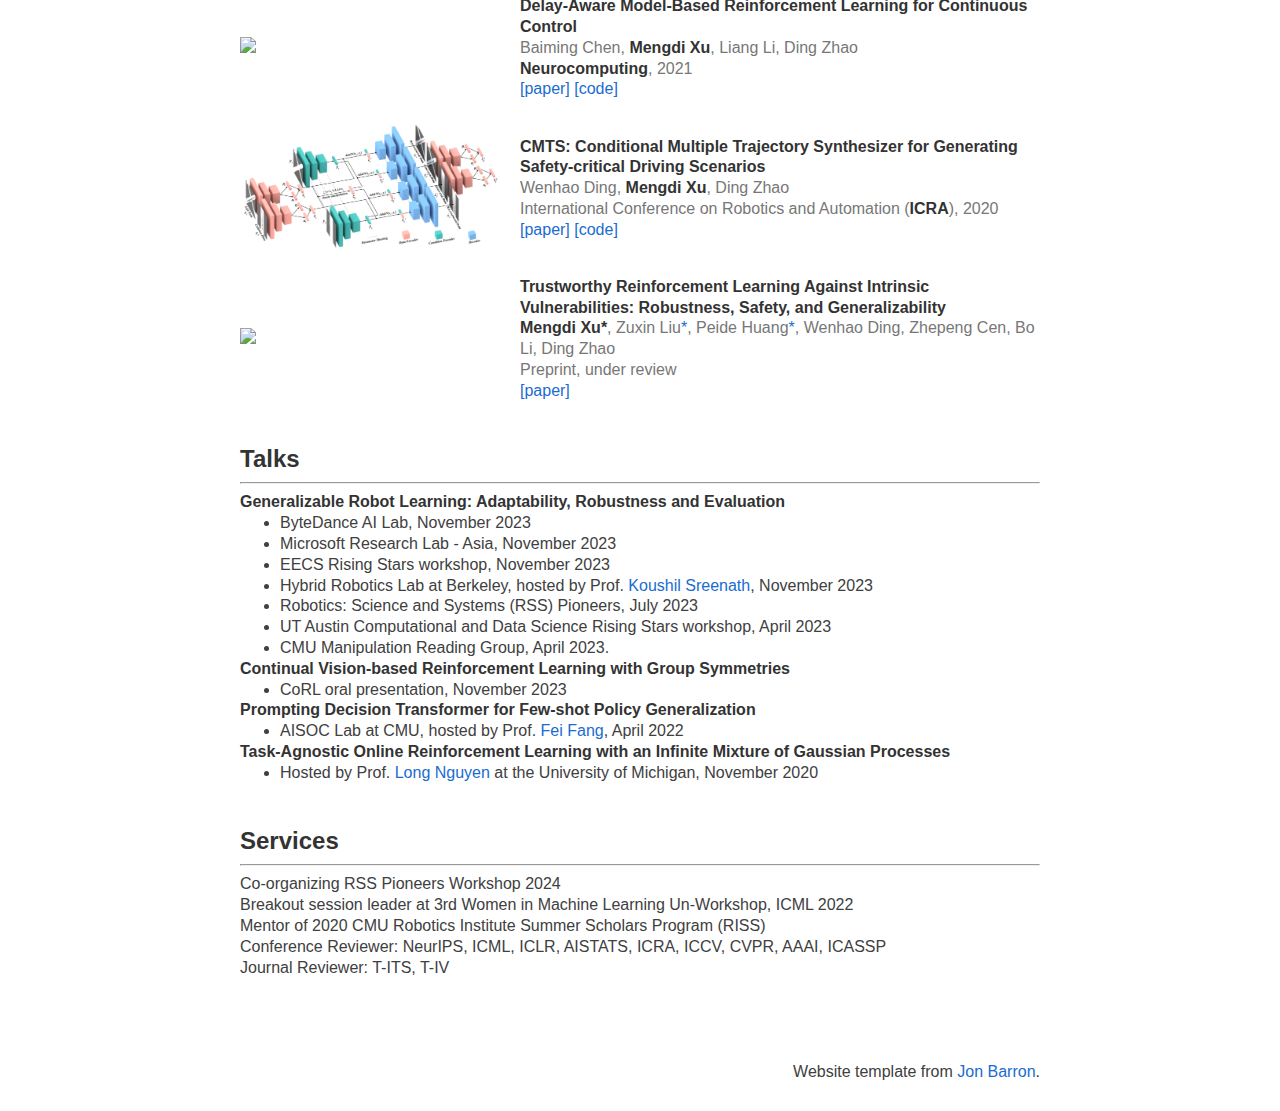
==== commit 1c8f6829: "add cmu mld blog" ====
--- a/index.html
+++ b/index.html
@@ -182,6 +182,7 @@
                     <br>
                     <a href="https://arxiv.org/pdf/2310.13065.pdf">[paper]</a>
                     <a href="https://creative-robotool.github.io/">[webpage]</a>
+                    <a href="https://blog.ml.cmu.edu/2023/12/08/creative-robot-tool-use-with-large-language-models/">[MLD Blog]</a>
                     <a href="https://techxplore.com/news/2023-11-robots-tools-creatively-leveraging-large.html">[TechXplore]</a>
                     </papertext>
                 </td>
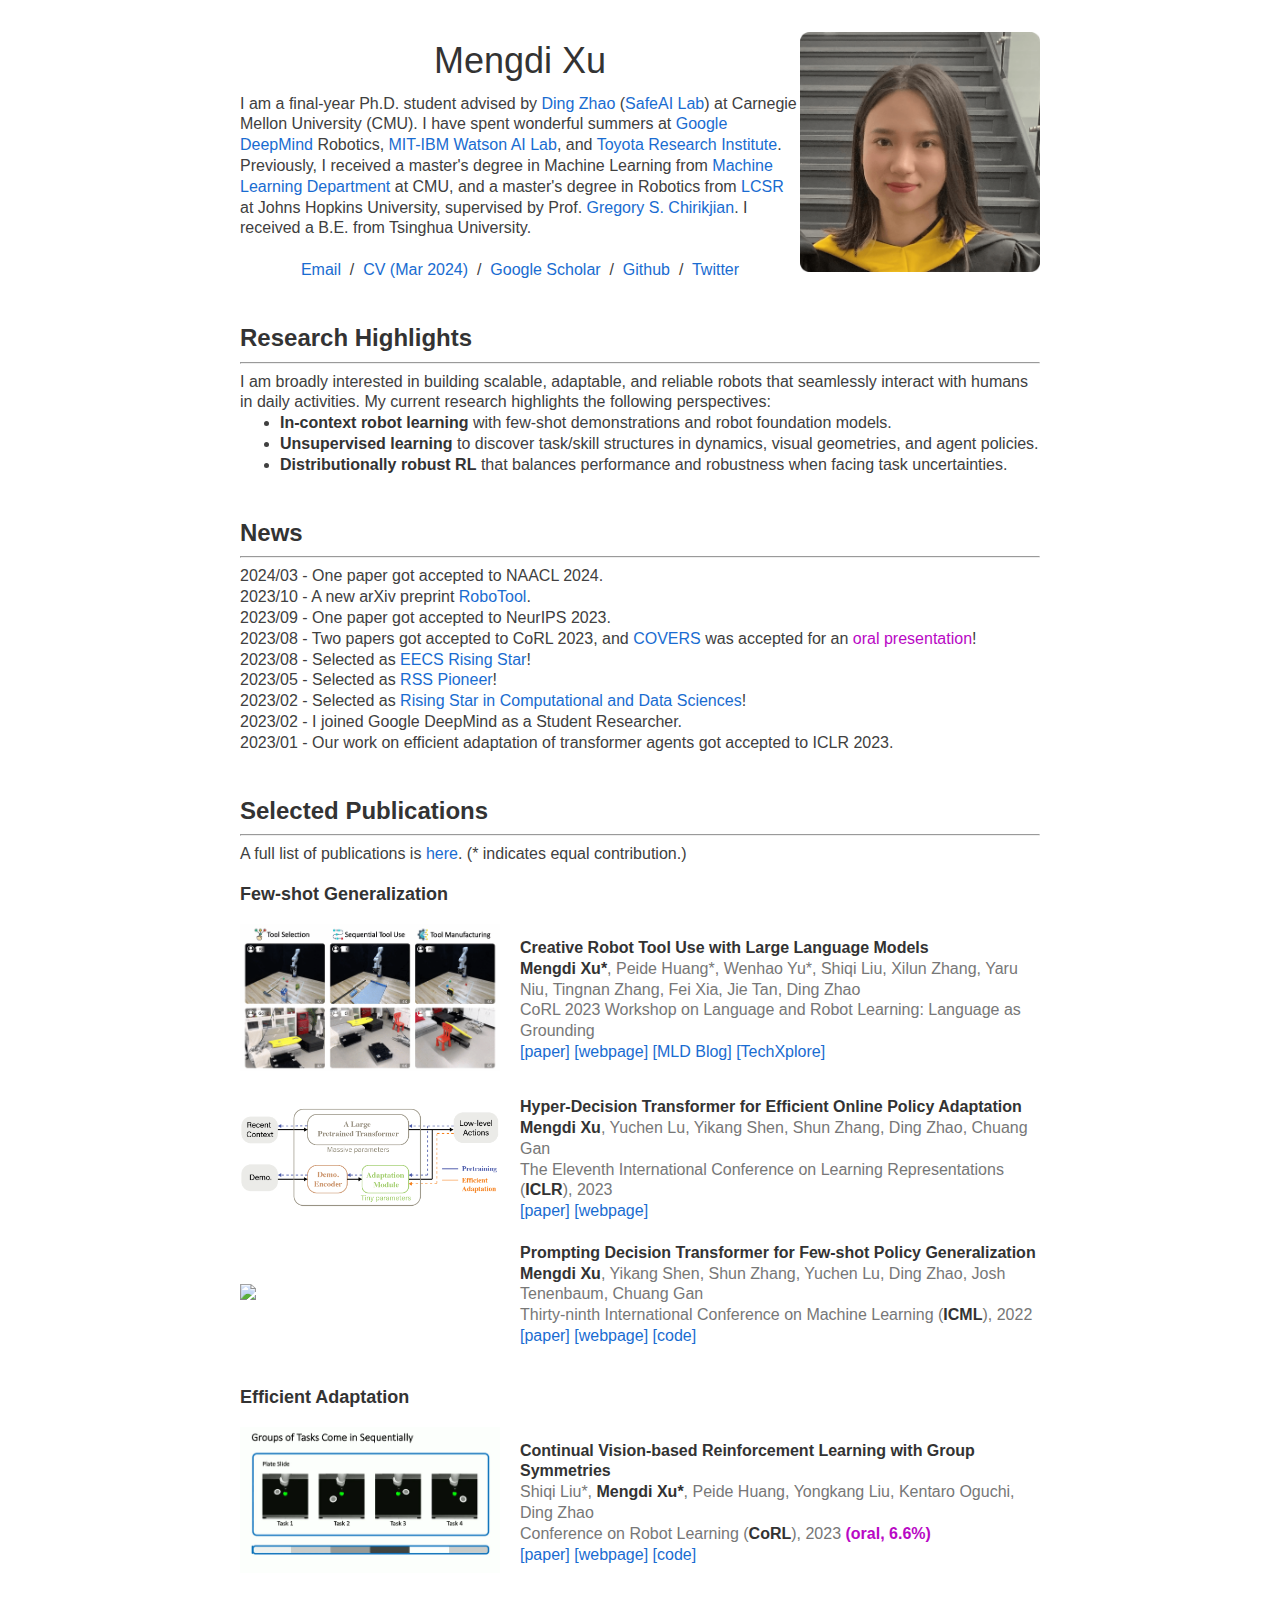
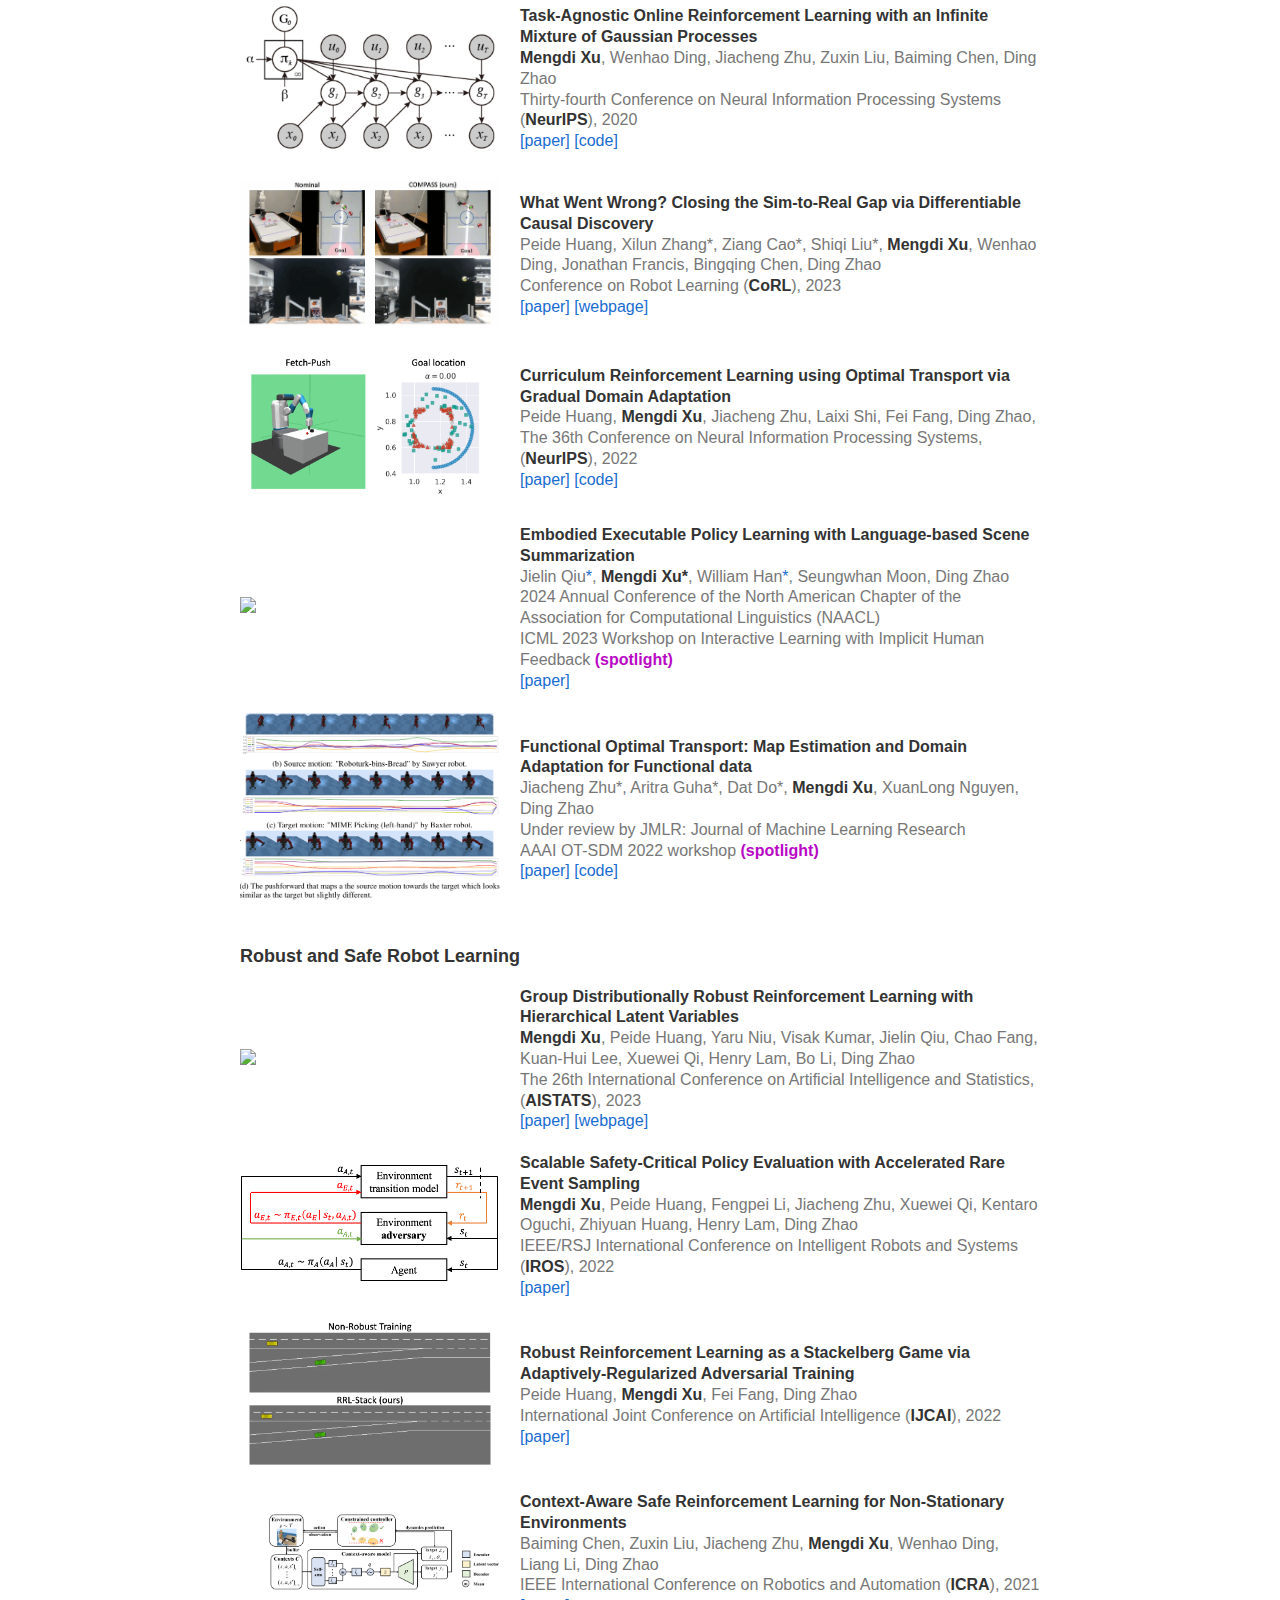
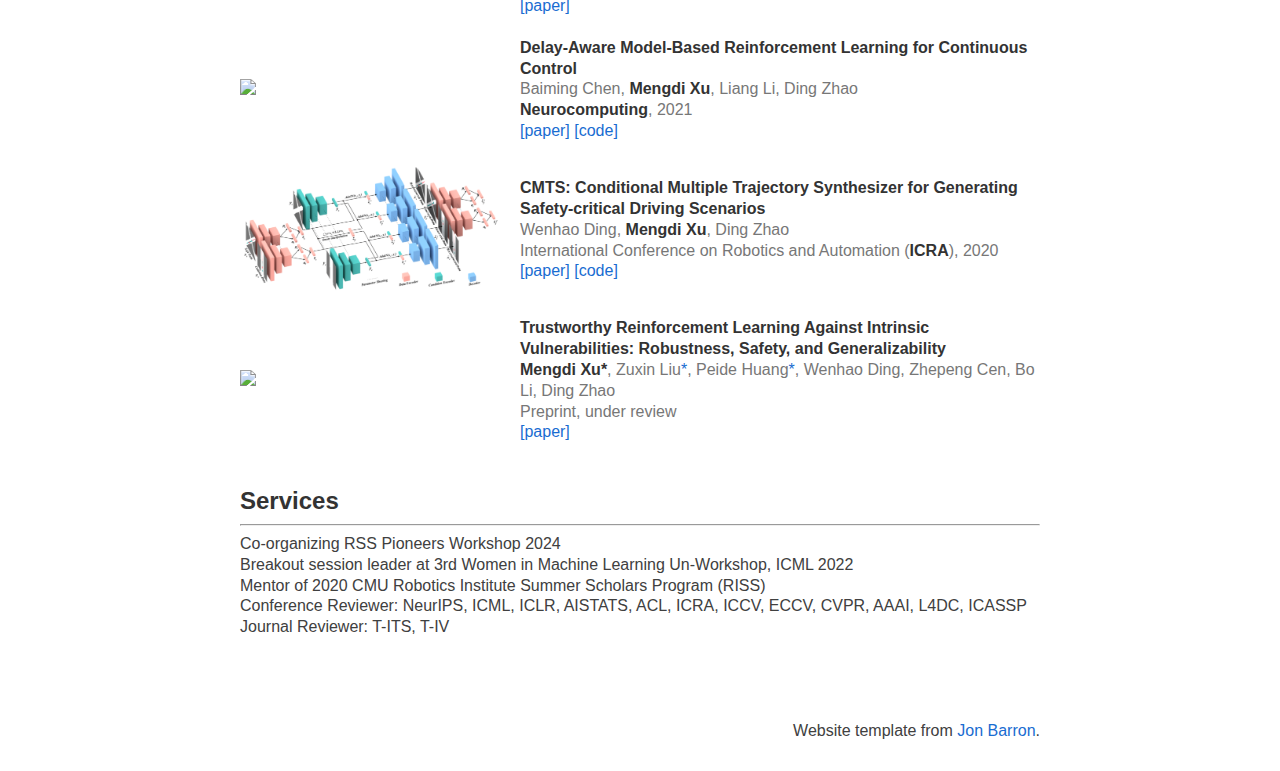
==== commit 84f2b678: "0324" ====
--- a/index.html
+++ b/index.html
@@ -40,7 +40,7 @@
 
                 <p style="text-align:center">
                 <a href="mailto:mengdixu@andrew.cmu.edu">Email</a> &nbsp/&nbsp
-                <a href="data/CV_MengdiXu.pdf">CV (Dec 2023)</a> &nbsp/&nbsp
+                <a href="data/CV_MengdiXu.pdf">CV (Mar 2024)</a> &nbsp/&nbsp
                 <a href="https://scholar.google.com/citations?hl=zh-CN&user=A1yMyYEAAAAJ">Google Scholar</a> &nbsp/&nbsp
                 <a href="https://github.com/mxu34">Github</a> &nbsp/&nbsp
                 <a href="https://twitter.com/mengdibellaxu">Twitter</a>
@@ -72,10 +72,10 @@
                 <tr>
                     <td width="100%" valign="middle">
                         <p>
-                            I am broadly interested in <strong>generalizable robot learning</strong>, building robots that generalize to challenging unseen environments with strong adaptability and robustness. My current research highlights the following perspectives: 
+                            I am broadly interested in building scalable, adaptable, and reliable robots that seamlessly interact with humans in daily activities. My current research highlights the following perspectives: 
                             <ul>
                                 <li><strong>In-context robot learning</strong> with few-shot demonstrations and robot foundation models.</li>
-                                <li><strong>Unsupervised reinforcement learning (RL)</strong> to discover task/skill structures in environment dynamics, visual geometries, and agent policies.</li>
+                                <li><strong>Unsupervised learning</strong> to discover task/skill structures in dynamics, visual geometries, and agent policies.</li>
                                 <li><strong>Distributionally robust RL</strong> that balances performance and robustness when facing task uncertainties.</li>
                                 <!-- <li>laying theoretical foundations for generalizable robot learning with statistical guarantees,</li> -->
                                 <!-- <li>advancing robotics with novel capabilities in applications akin to everyday life.</li> -->
@@ -102,6 +102,8 @@
                 <tr>
                     <td width="100%" valign="middle">
                         <p>
+                            2024/03 - One paper got accepted to NAACL 2024.
+                            <br>
                             2023/10 - A new arXiv preprint <a href="https://arxiv.org/pdf/2310.13065.pdf">RoboTool</a>.
                             <br>
                             2023/09 - One paper got accepted to NeurIPS 2023.
@@ -398,8 +400,8 @@
                     <a href="https://shanemoon.com/"><author>Seungwhan Moon</author></a>,
                     <a href="https://www.meche.engineering.cmu.edu/directory/bios/zhao-ding.html"><author>Ding Zhao</author></a>
                     <br>
-                    <!-- Preprint, under review.
-                    <br> -->
+                    2024 Annual Conference of the North American Chapter of the Association for Computational Linguistics (NAACL)
+                    <br>
                     ICML 2023 Workshop on Interactive Learning with Implicit Human Feedback <strong style="color:#B908C5">(spotlight)</strong><br>
                     <a href="https://arxiv.org/pdf/2306.05696.pdf">[paper]</a>
                     </papertext>
@@ -427,6 +429,8 @@
                     <strong>Mengdi Xu</strong>,
                     <a href="http://dept.stat.lsa.umich.edu/~xuanlong/"><author>XuanLong Nguyen</author></a>,
                     <a href="https://www.meche.engineering.cmu.edu/directory/bios/zhao-ding.html"><author>Ding Zhao</author></a>
+                    <br>
+                    Under review by JMLR: Journal of Machine Learning Research
                     <br>
                     AAAI OT-SDM 2022 workshop <strong style="color:#B908C5">(spotlight)</strong><br>
                     <a href="https://arxiv.org/pdf/2102.03895.pdf">[paper]</a> 
@@ -665,7 +669,7 @@
     <br>
     <br>
 
-    <table width="800" border="0" align="center" cellspacing="0" cellpadding="0">
+    <!-- <table width="800" border="0" align="center" cellspacing="0" cellpadding="0">
         <tr>
         <td>
             <h2> Talks </h2>
@@ -697,7 +701,7 @@
     </table>
     
     <br>
-    <br>
+    <br> -->
 
     <table width="800" border="0" align="center" cellspacing="0" cellpadding="0">
         <tr>
@@ -715,7 +719,7 @@
                             <br>
                             Mentor of 2020 CMU Robotics Institute Summer Scholars Program (RISS)
                             <br>
-                            Conference Reviewer: NeurIPS, ICML, ICLR, AISTATS, ICRA, ICCV, CVPR, AAAI, ICASSP
+                            Conference Reviewer: NeurIPS, ICML, ICLR, AISTATS, ACL, ICRA, ICCV, ECCV, CVPR, AAAI, L4DC, ICASSP
                             <br>
                             Journal Reviewer: T-ITS, T-IV
                             <br>
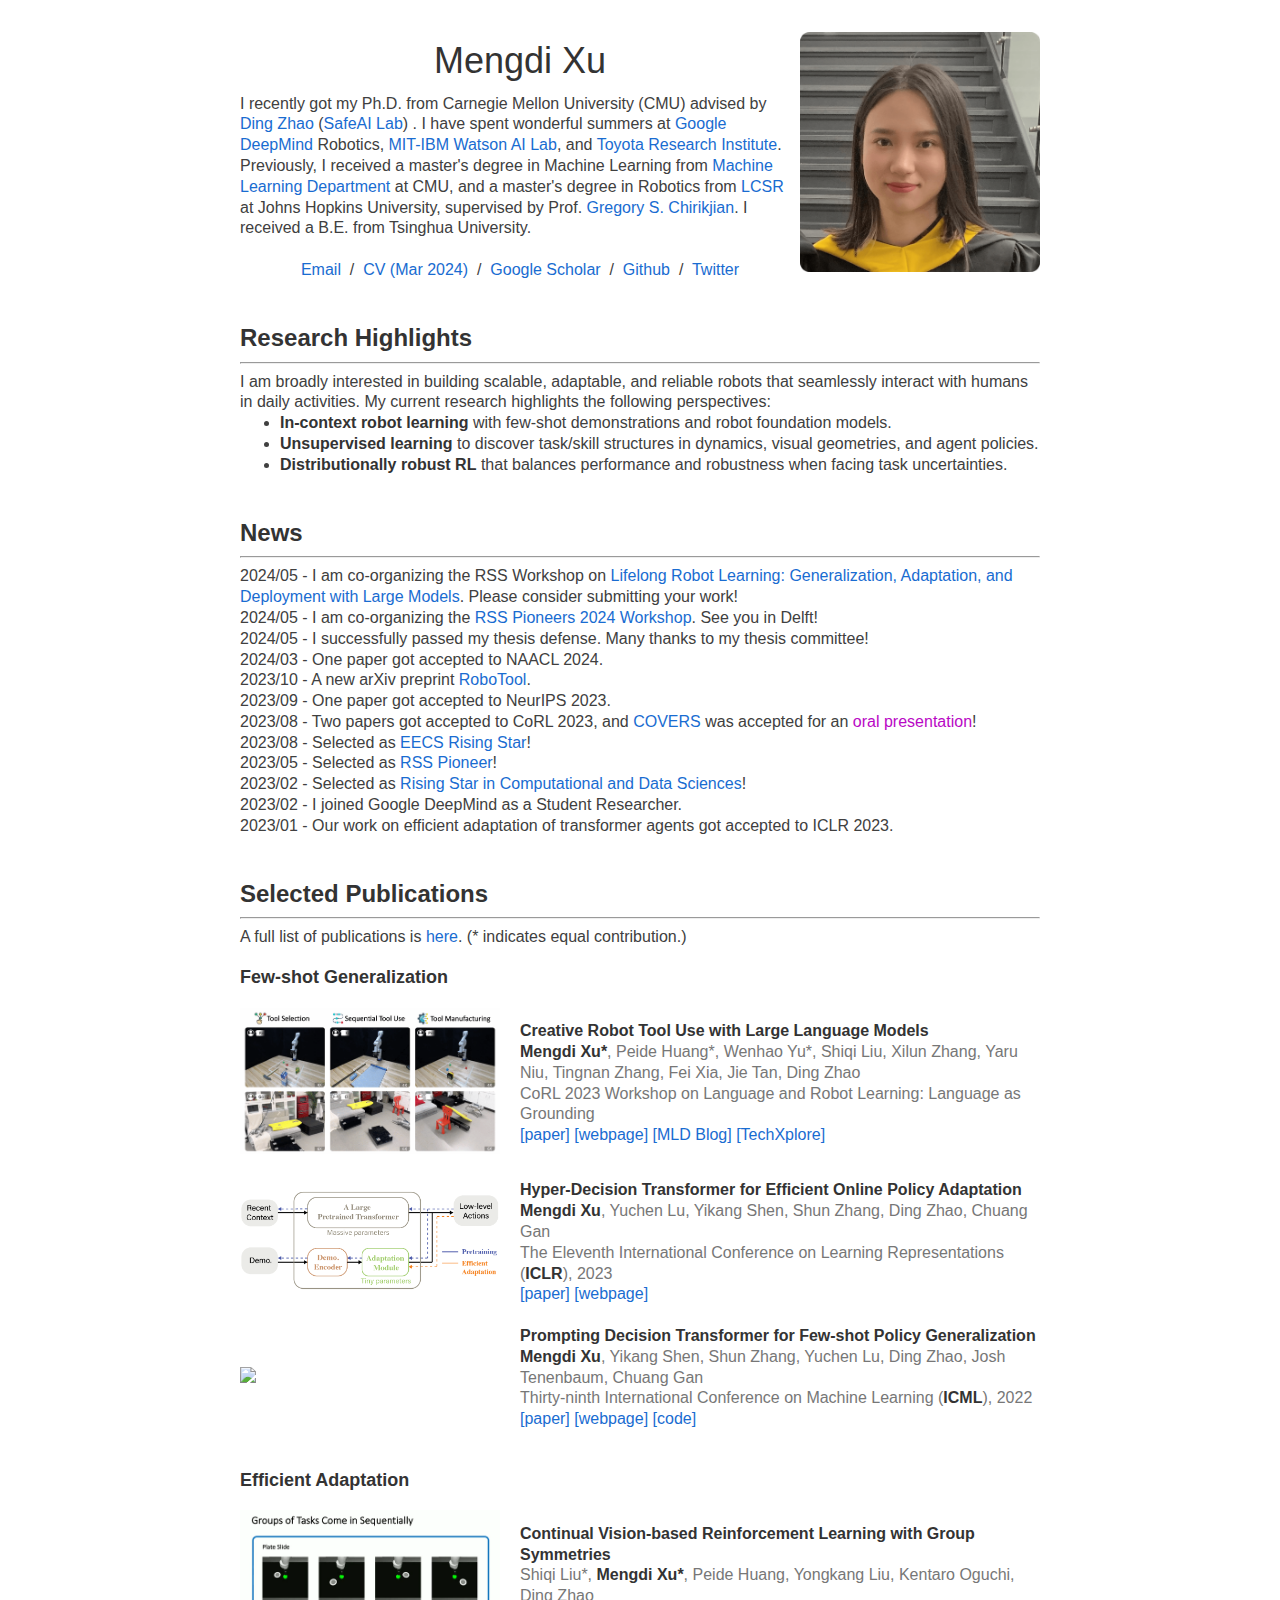
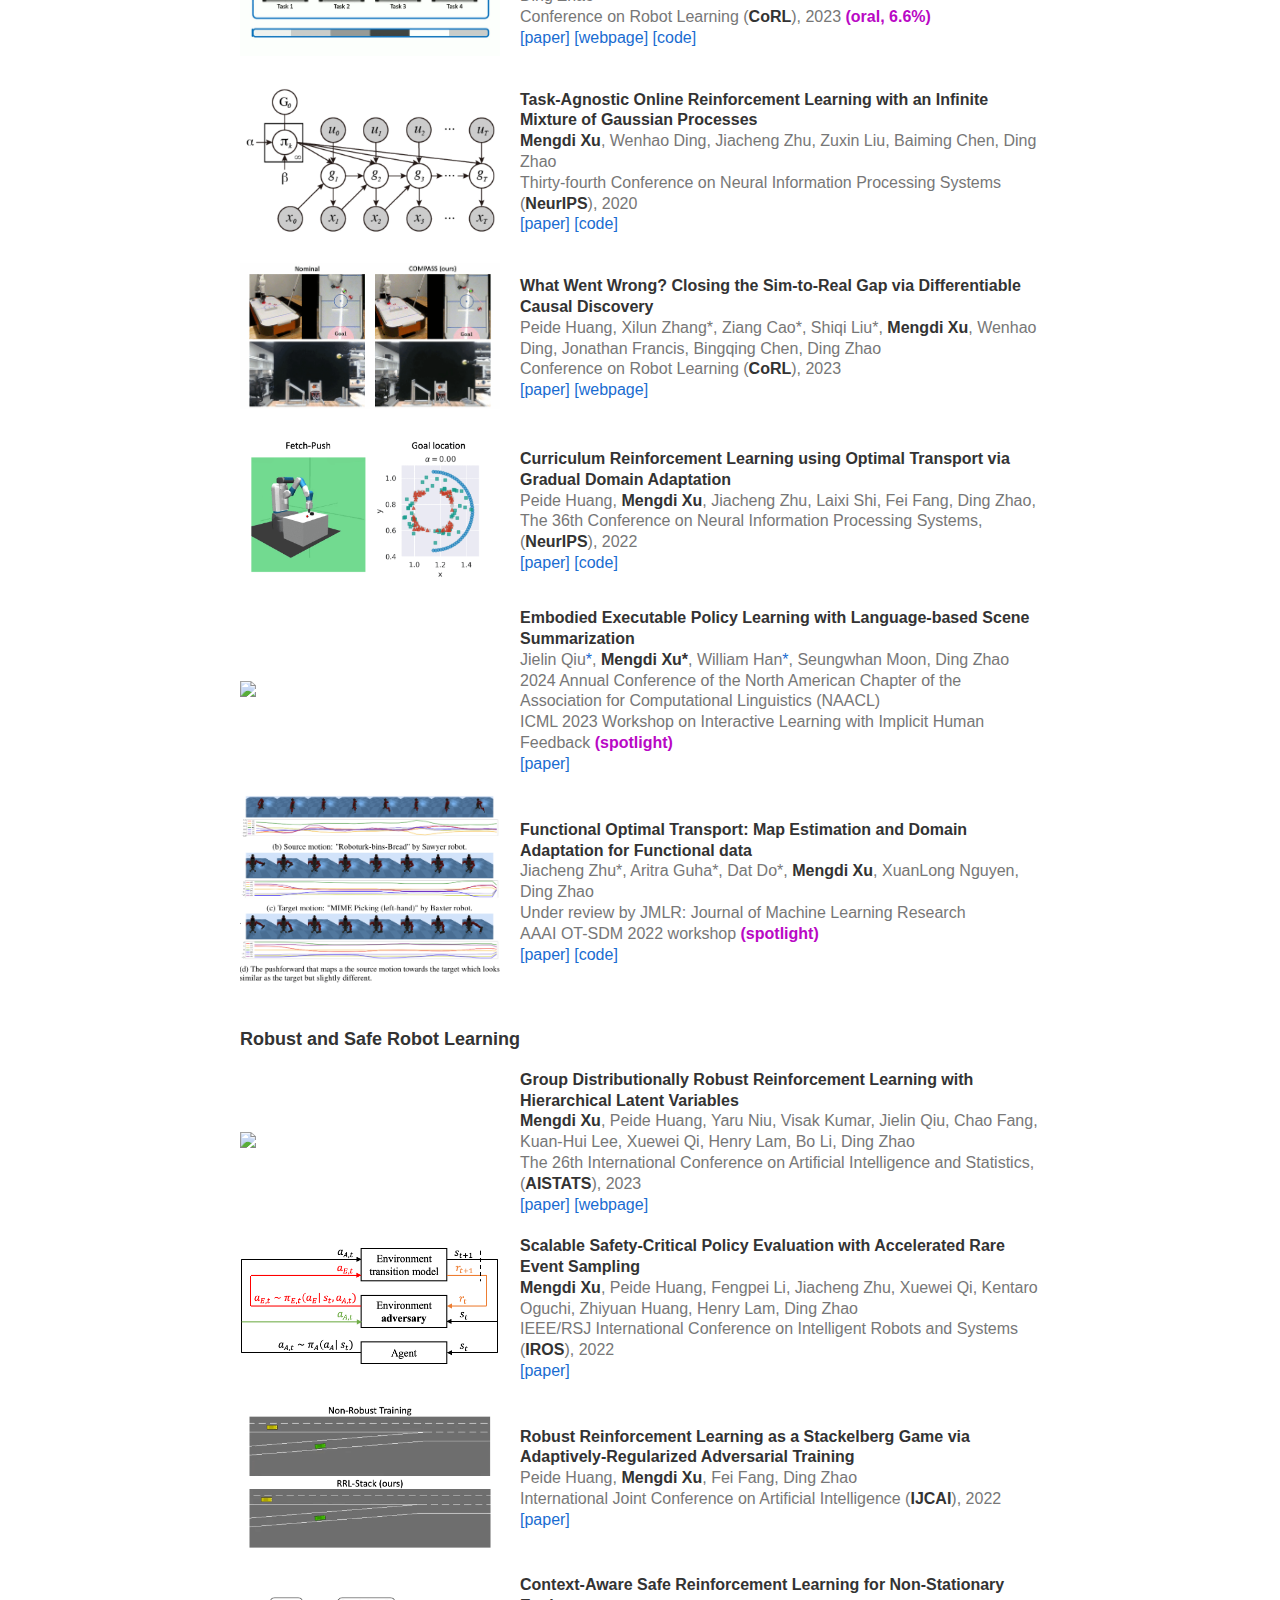
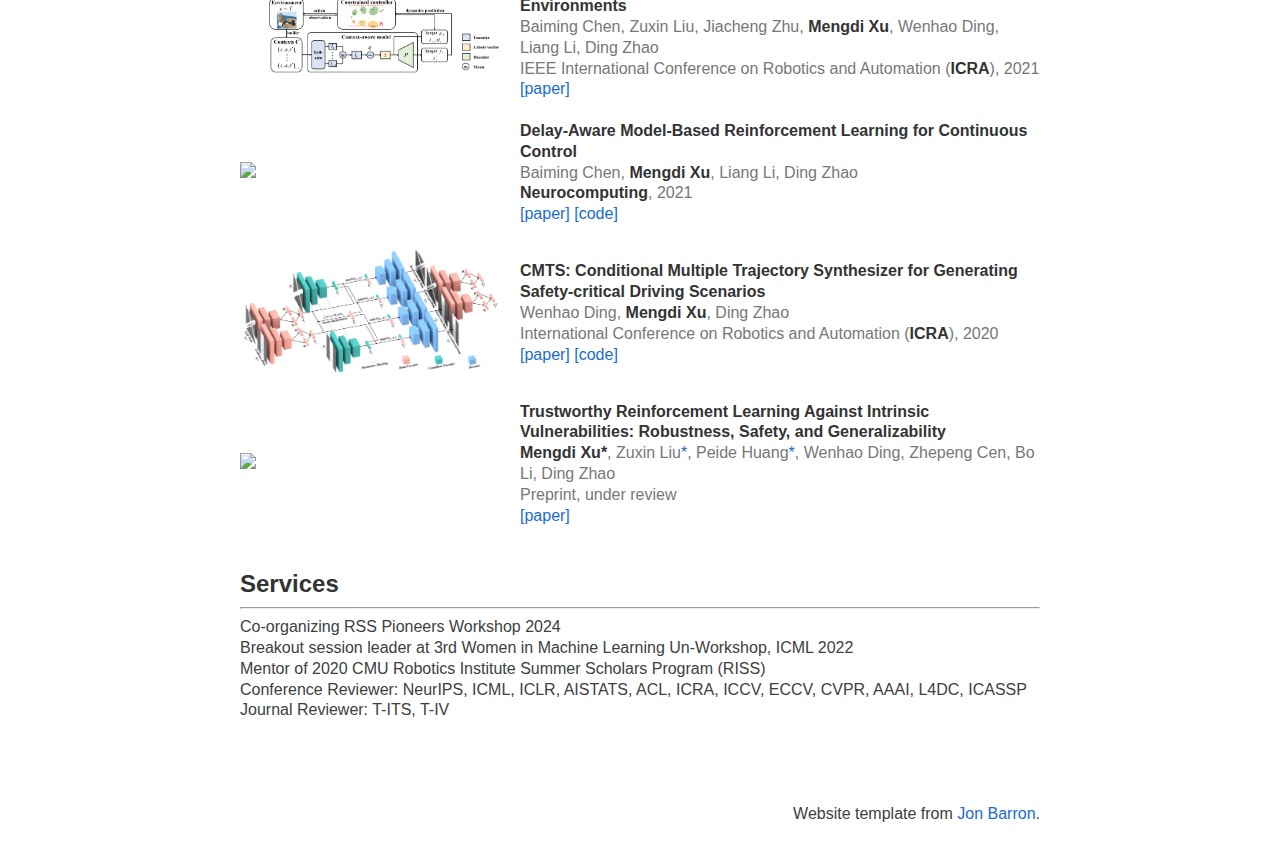
==== commit 8bad9bf1: "life update" ====
--- a/index.html
+++ b/index.html
@@ -29,8 +29,8 @@
                     <name>Mengdi Xu</name>
                 </p>
                 <p>
-                I am a final-year Ph.D. student advised by <a href="https://www.meche.engineering.cmu.edu/directory/bios/zhao-ding.html">Ding Zhao</a>
-                (<a href="https://safeai-lab.github.io/">SafeAI Lab</a>) at Carnegie Mellon University (CMU).
+                I recently got my Ph.D. from Carnegie Mellon University (CMU) advised by <a href="https://www.meche.engineering.cmu.edu/directory/bios/zhao-ding.html">Ding Zhao</a>
+                (<a href="https://safeai-lab.github.io/">SafeAI Lab</a>) .
                 I have spent wonderful summers at <a href="https://blog.google/technology/ai/april-ai-update/">Google DeepMind</a> Robotics, <a href="https://mitibmwatsonailab.mit.edu/">MIT-IBM Watson AI Lab</a>, and <a href="https://www.tri.global/">Toyota Research Institute</a>. 
                 Previously, I received a master's degree in Machine Learning from <a href="https://www.ml.cmu.edu/">Machine Learning Department</a> at CMU, and a master's degree in Robotics from <a href="https://lcsr.jhu.edu/">LCSR</a> at Johns Hopkins University, supervised by Prof. <a href="https://rpk.lcsr.jhu.edu/Publications/">Gregory S. Chirikjian</a>.
                 I received a B.E. from Tsinghua University.
@@ -102,6 +102,12 @@
                 <tr>
                     <td width="100%" valign="middle">
                         <p>
+                            2024/05 - I am co-organizing the RSS Workshop on <a href="https://sites.google.com/view/lifelong-robot-learning">Lifelong Robot Learning: Generalization, Adaptation, and Deployment with Large Models</a>. Please consider submitting your work!
+                            <br>
+                            2024/05 - I am co-organizing the <a href="https://sites.google.com/view/rsspioneers2024/">RSS Pioneers 2024 Workshop</a>. See you in Delft!
+                            <br>
+                            2024/05 - I successfully passed my thesis defense. Many thanks to my thesis committee!
+                            <br>
                             2024/03 - One paper got accepted to NAACL 2024.
                             <br>
                             2023/10 - A new arXiv preprint <a href="https://arxiv.org/pdf/2310.13065.pdf">RoboTool</a>.
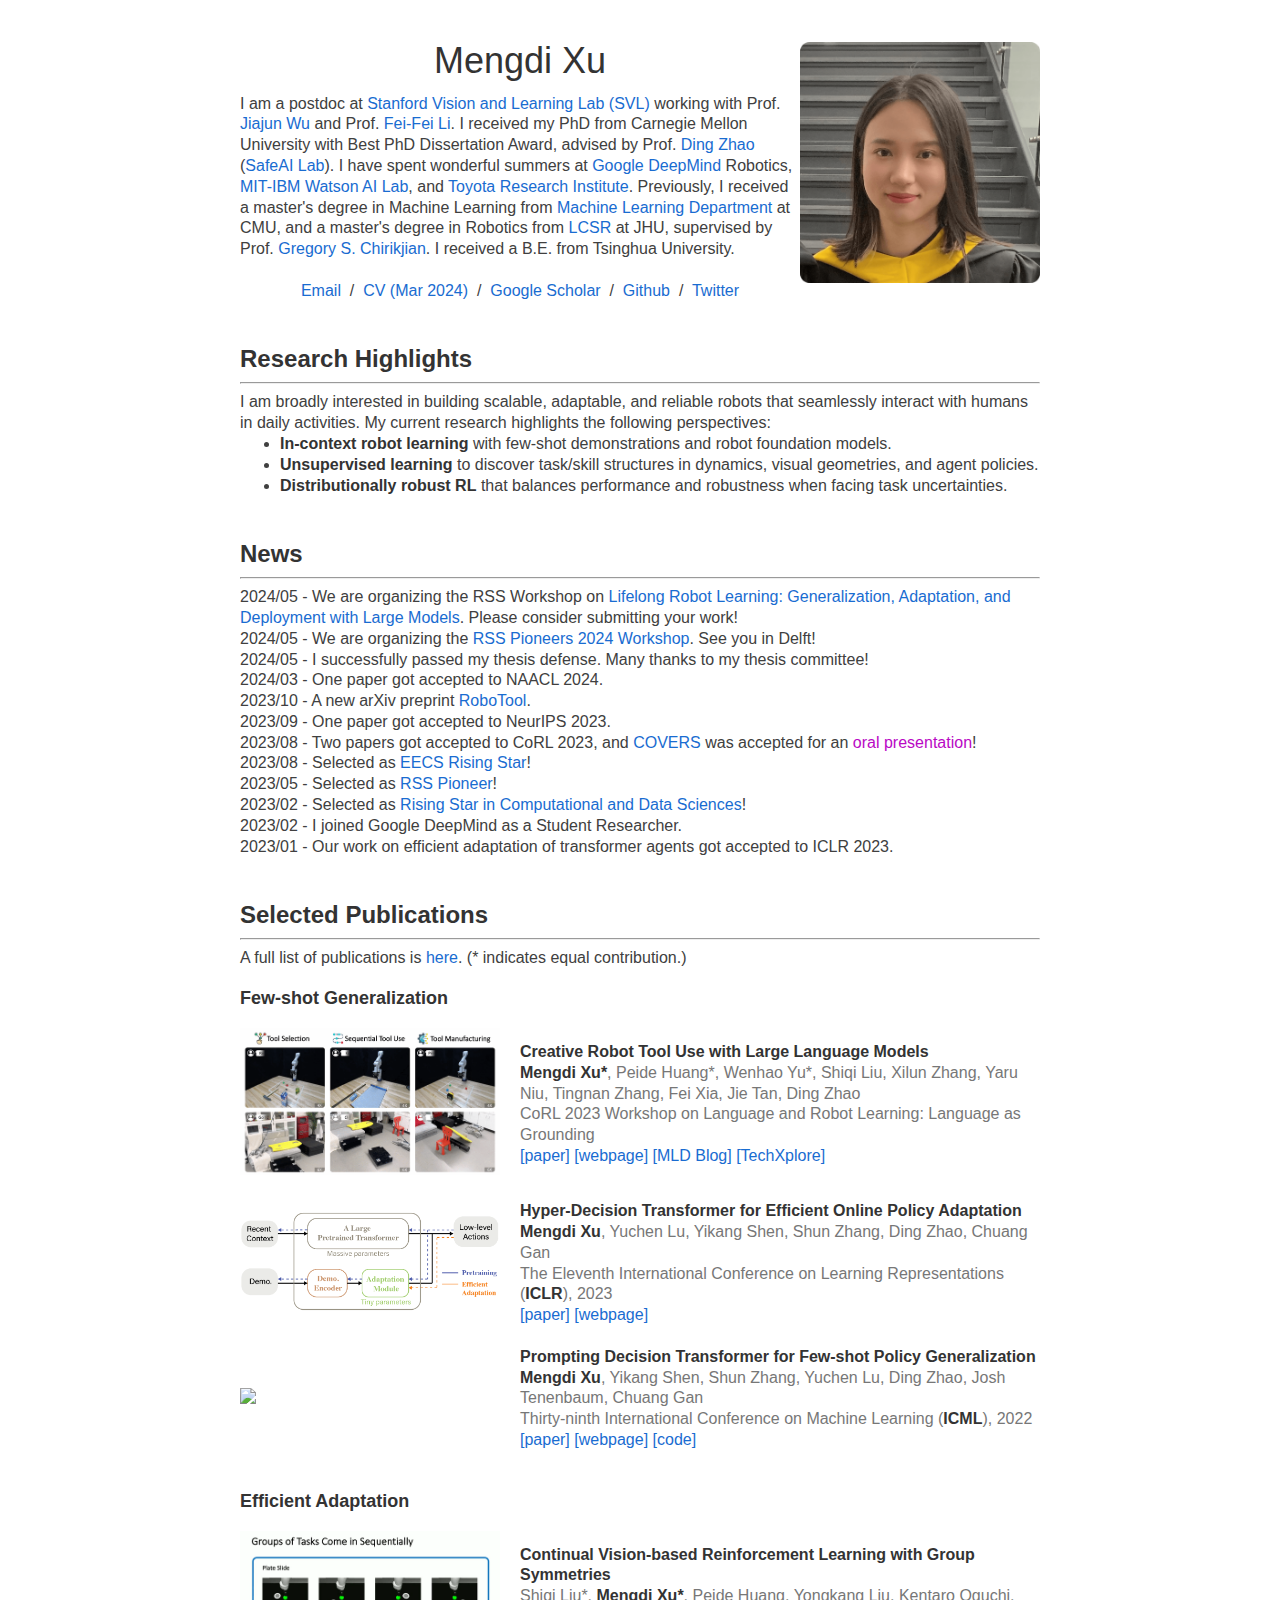
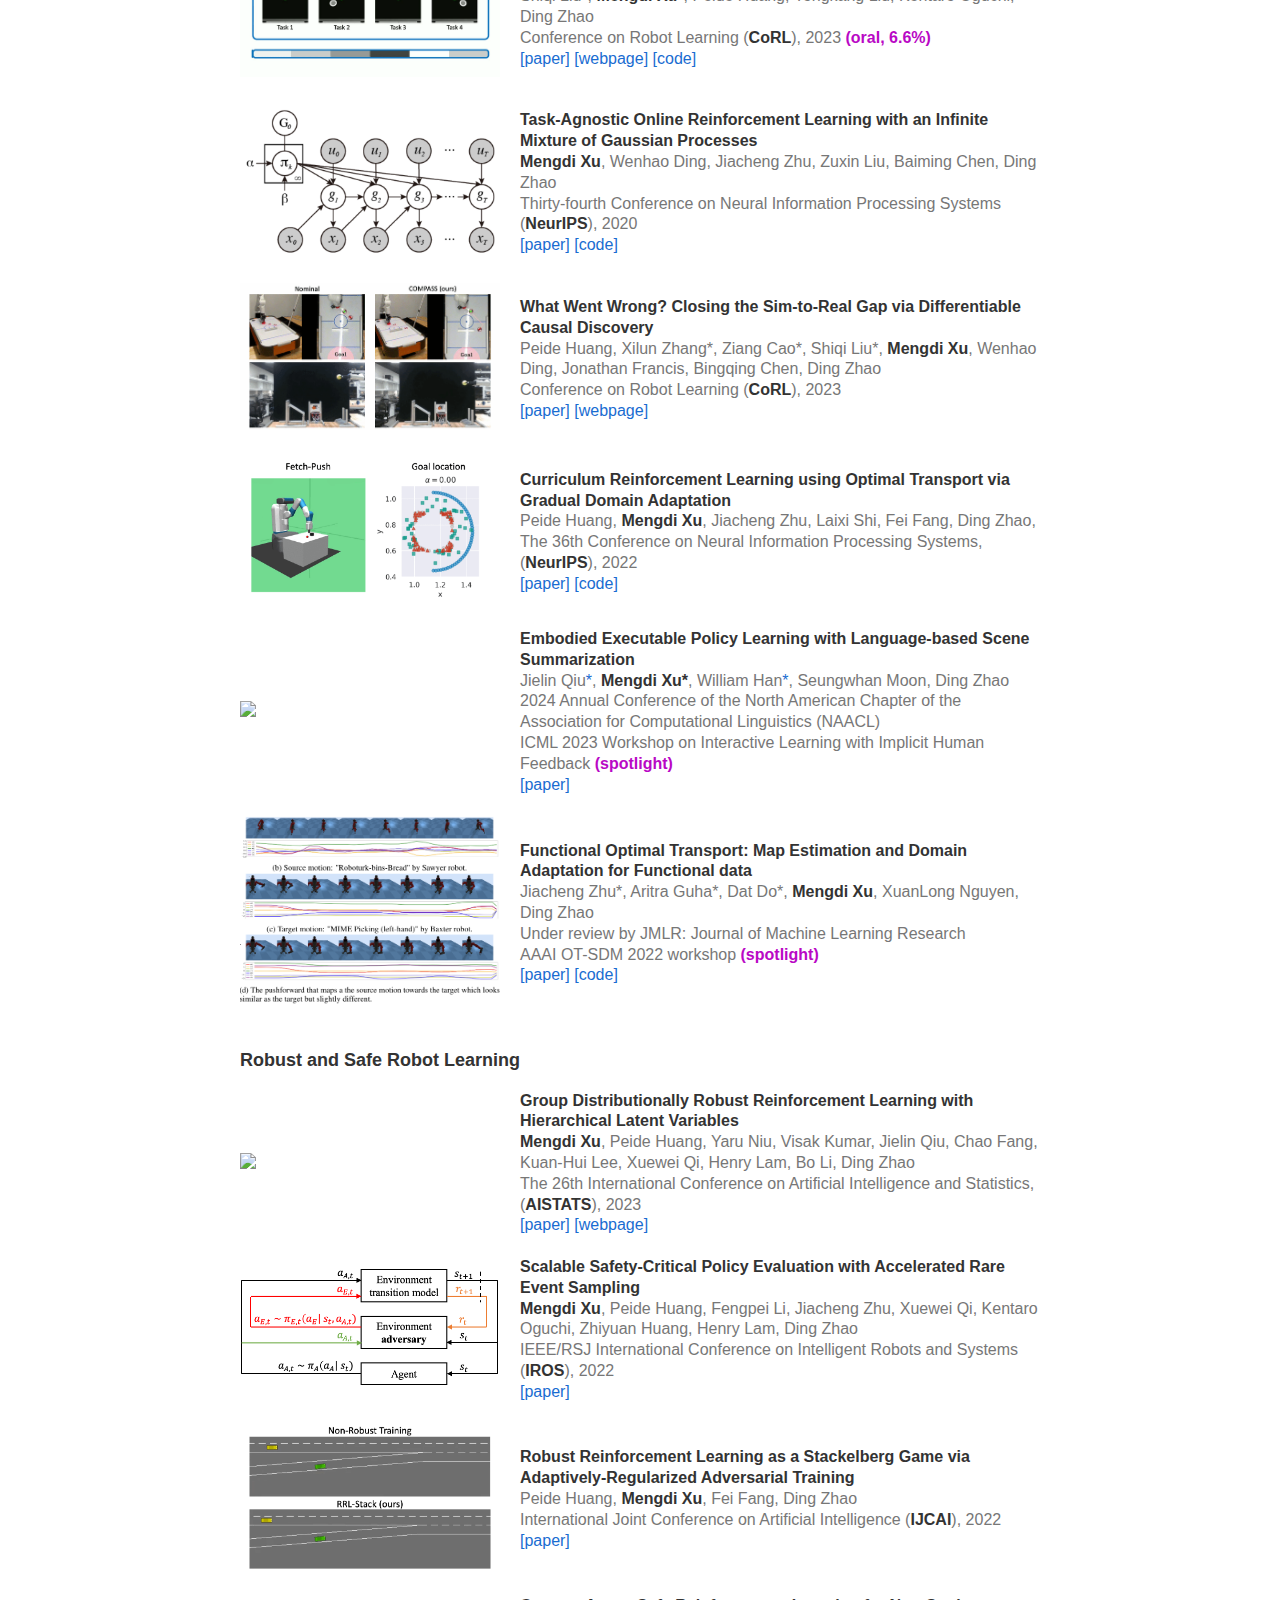
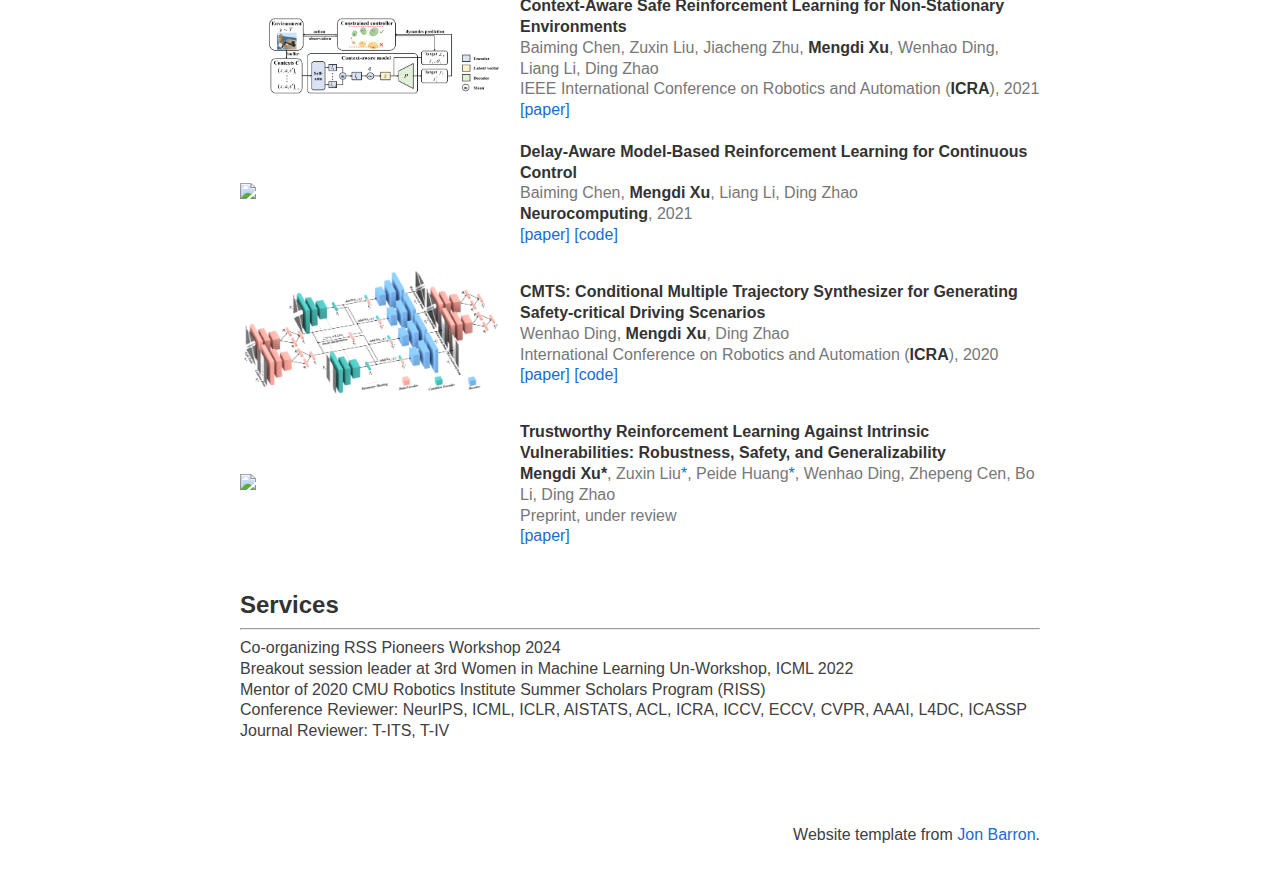
==== commit 968726f9: "update june 10th" ====
--- a/index.html
+++ b/index.html
@@ -29,10 +29,10 @@
                     <name>Mengdi Xu</name>
                 </p>
                 <p>
-                I recently got my Ph.D. from Carnegie Mellon University (CMU) advised by <a href="https://www.meche.engineering.cmu.edu/directory/bios/zhao-ding.html">Ding Zhao</a>
-                (<a href="https://safeai-lab.github.io/">SafeAI Lab</a>) .
+                I am a postdoc at <a href="https://svl.stanford.edu/">Stanford Vision and Learning Lab (SVL)</a> working with Prof. <a href="https://jiajunwu.com/">Jiajun Wu</a> and Prof. <a href="https://profiles.stanford.edu/fei-fei-li">Fei-Fei Li</a>. I received my PhD from Carnegie Mellon University with Best PhD Dissertation Award, advised by Prof. <a href="https://www.meche.engineering.cmu.edu/directory/bios/zhao-ding.html">Ding Zhao</a>
+                (<a href="https://safeai-lab.github.io/">SafeAI Lab</a>).
                 I have spent wonderful summers at <a href="https://blog.google/technology/ai/april-ai-update/">Google DeepMind</a> Robotics, <a href="https://mitibmwatsonailab.mit.edu/">MIT-IBM Watson AI Lab</a>, and <a href="https://www.tri.global/">Toyota Research Institute</a>. 
-                Previously, I received a master's degree in Machine Learning from <a href="https://www.ml.cmu.edu/">Machine Learning Department</a> at CMU, and a master's degree in Robotics from <a href="https://lcsr.jhu.edu/">LCSR</a> at Johns Hopkins University, supervised by Prof. <a href="https://rpk.lcsr.jhu.edu/Publications/">Gregory S. Chirikjian</a>.
+                Previously, I received a master's degree in Machine Learning from <a href="https://www.ml.cmu.edu/">Machine Learning Department</a> at CMU, and a master's degree in Robotics from <a href="https://lcsr.jhu.edu/">LCSR</a> at JHU, supervised by Prof. <a href="https://rpk.lcsr.jhu.edu/Publications/">Gregory S. Chirikjian</a>.
                 I received a B.E. from Tsinghua University.
                 
                 <br>
@@ -102,9 +102,9 @@
                 <tr>
                     <td width="100%" valign="middle">
                         <p>
-                            2024/05 - I am co-organizing the RSS Workshop on <a href="https://sites.google.com/view/lifelong-robot-learning">Lifelong Robot Learning: Generalization, Adaptation, and Deployment with Large Models</a>. Please consider submitting your work!
-                            <br>
-                            2024/05 - I am co-organizing the <a href="https://sites.google.com/view/rsspioneers2024/">RSS Pioneers 2024 Workshop</a>. See you in Delft!
+                            2024/05 - We are organizing the RSS Workshop on <a href="https://sites.google.com/view/lifelong-robot-learning">Lifelong Robot Learning: Generalization, Adaptation, and Deployment with Large Models</a>. Please consider submitting your work!
+                            <br>
+                            2024/05 - We are organizing the <a href="https://sites.google.com/view/rsspioneers2024/">RSS Pioneers 2024 Workshop</a>. See you in Delft!
                             <br>
                             2024/05 - I successfully passed my thesis defense. Many thanks to my thesis committee!
                             <br>
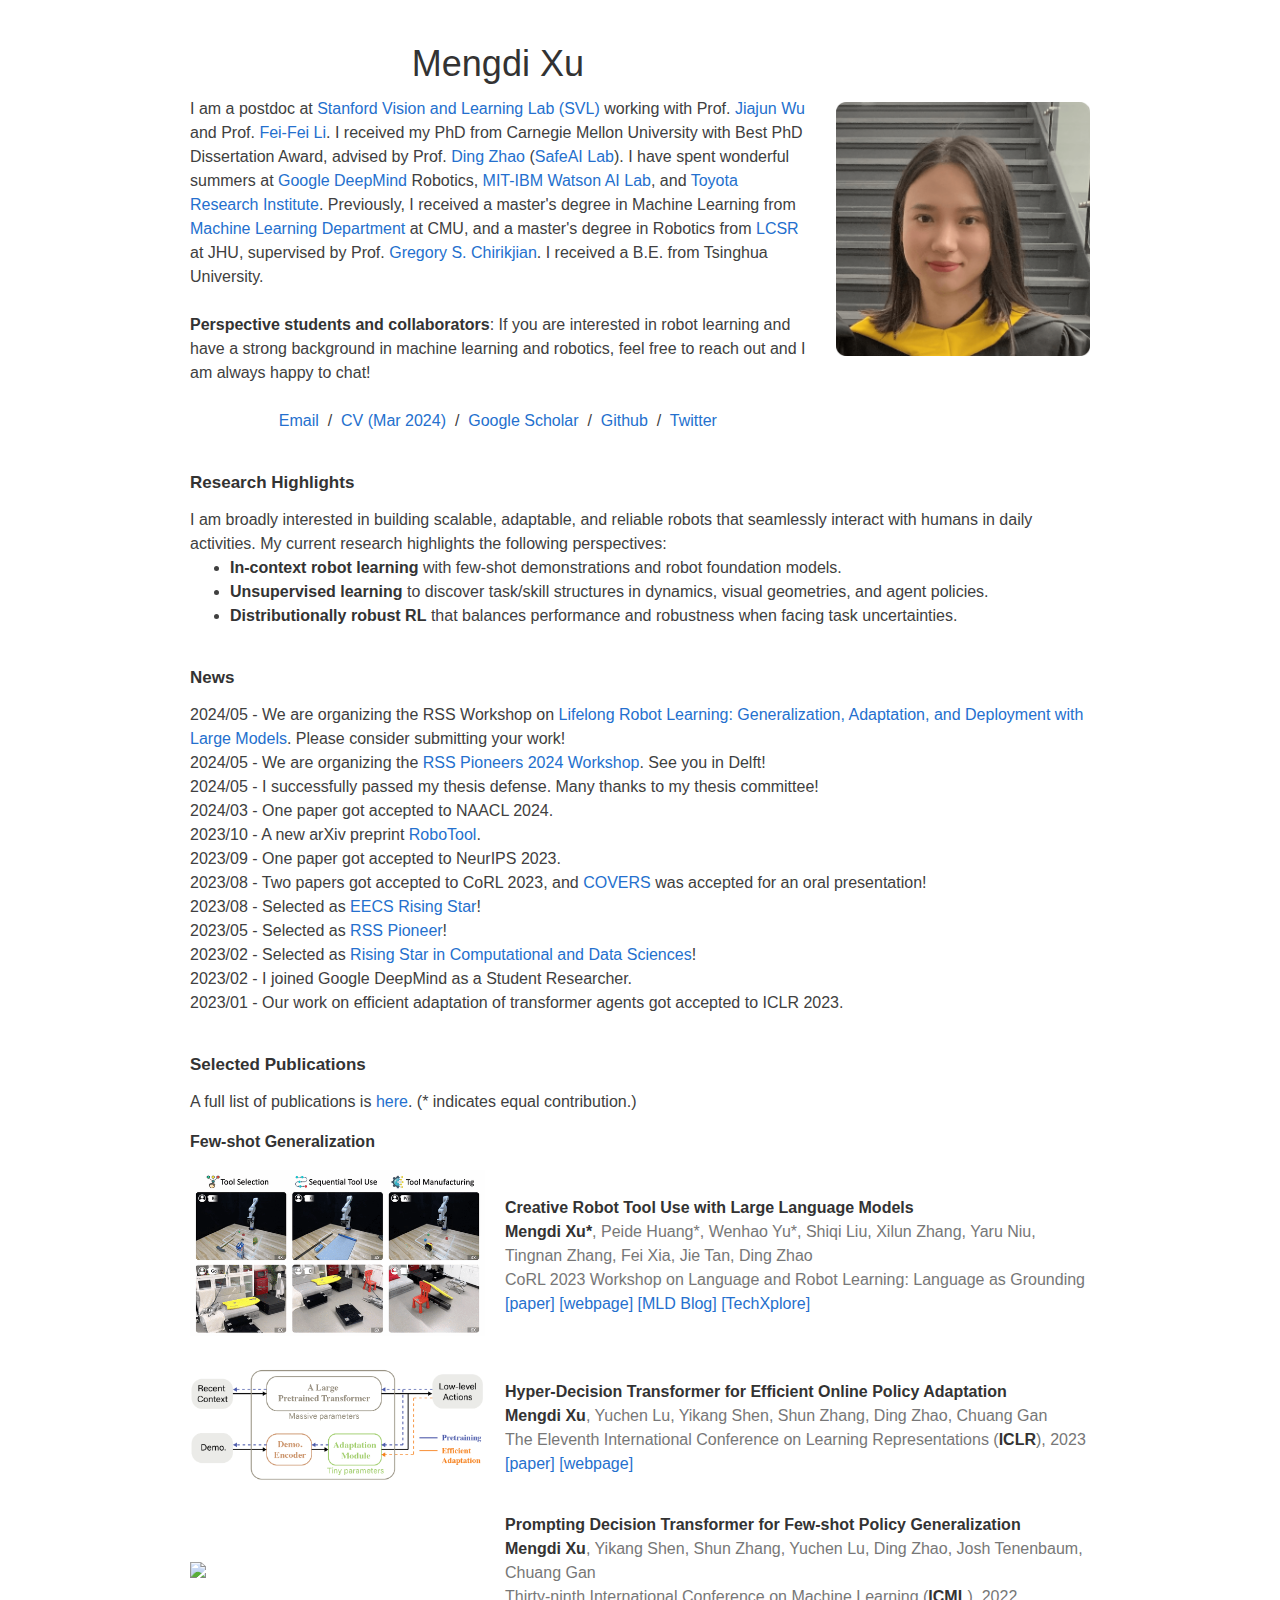
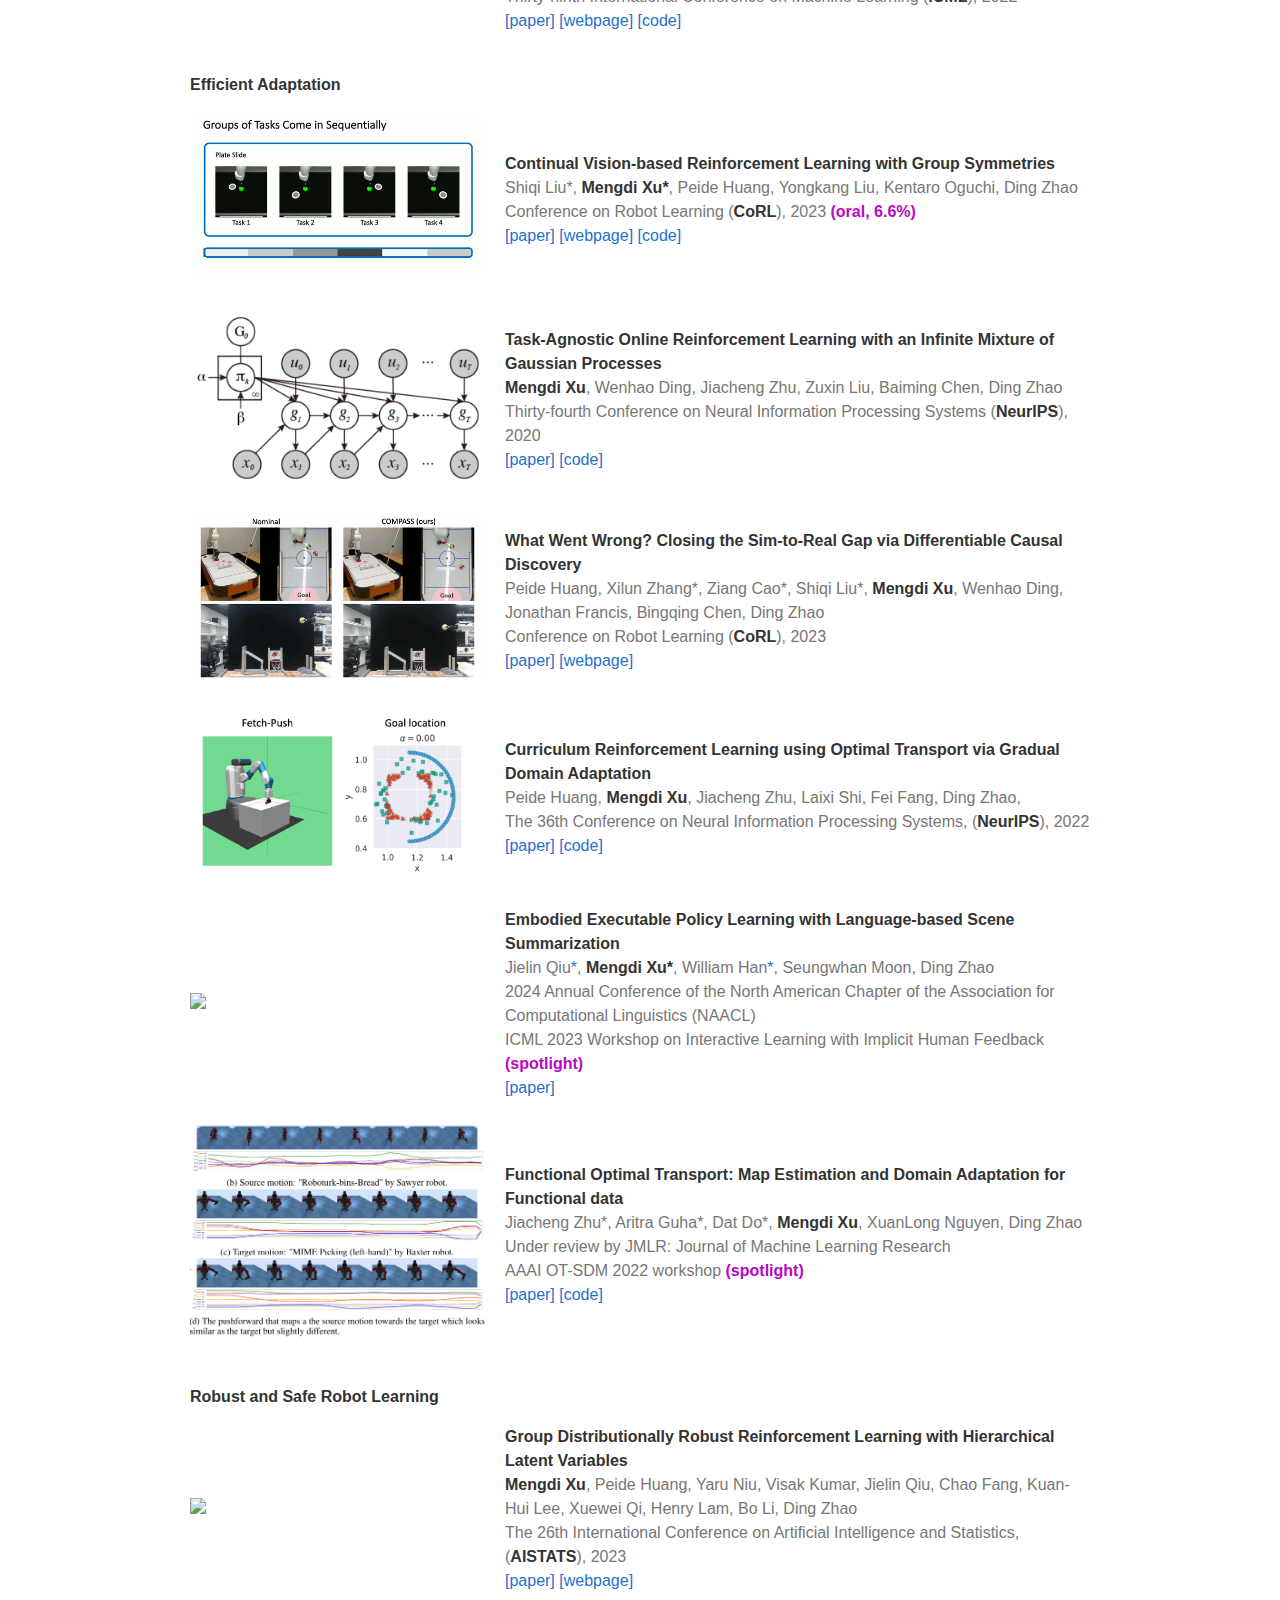
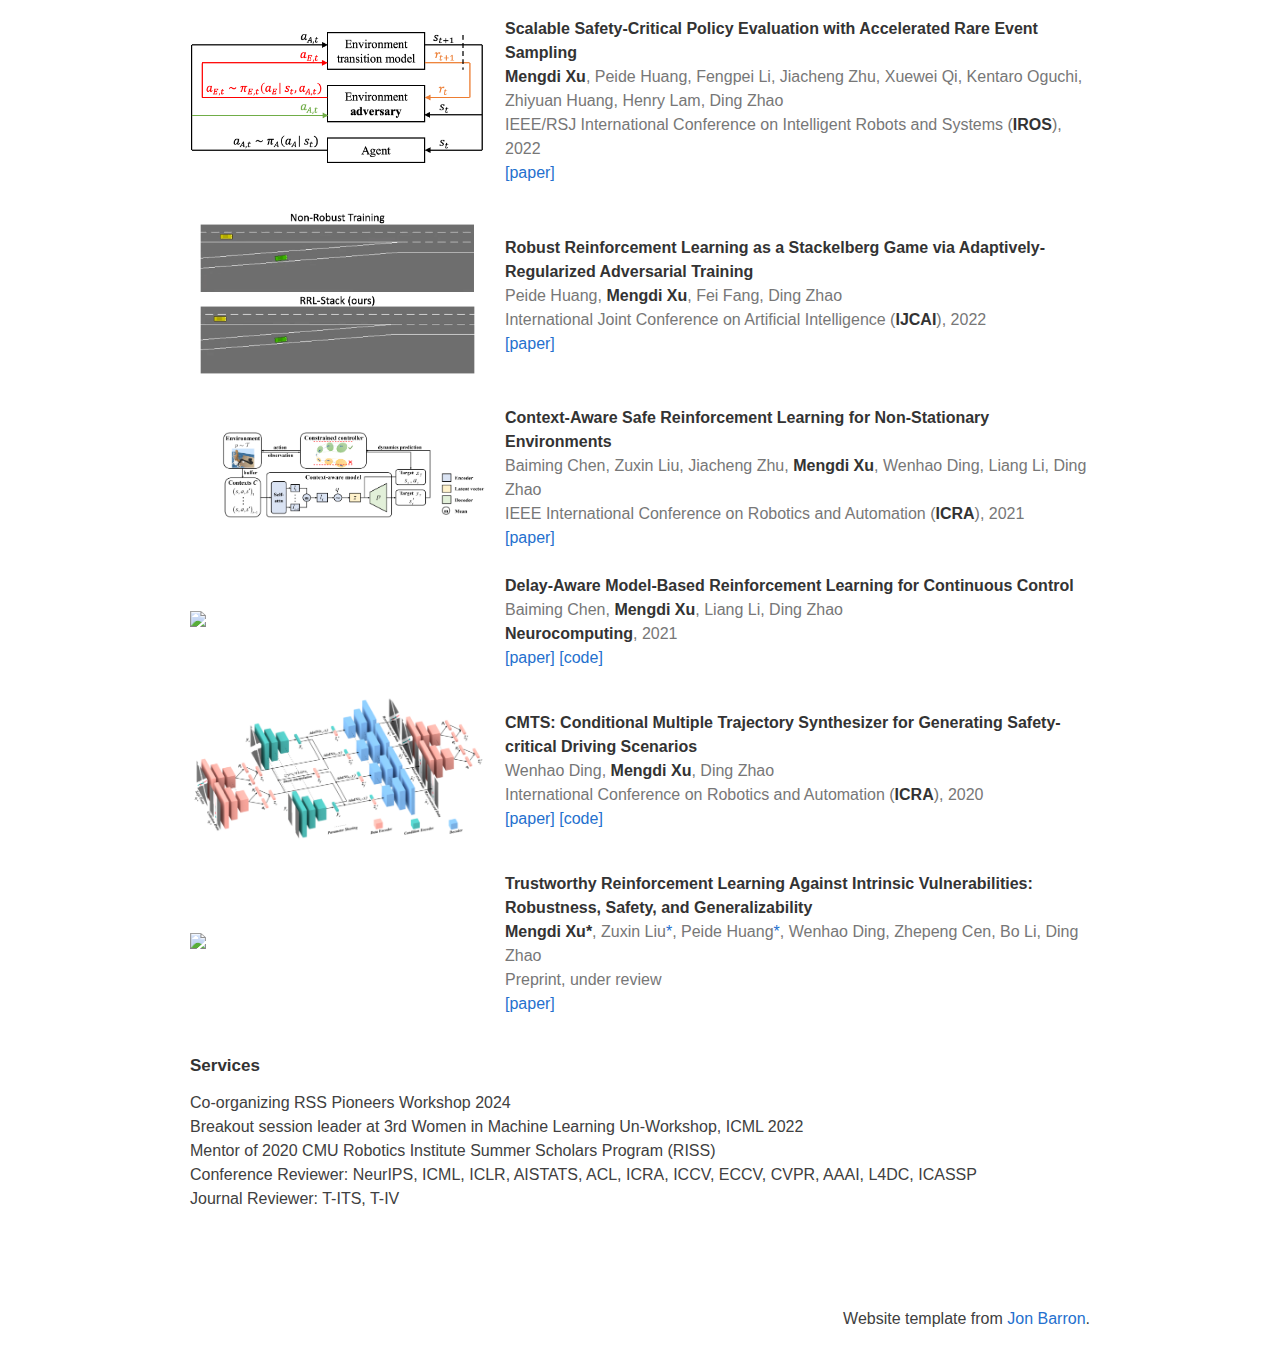
==== commit 544c4fa6: "add students" ====
--- a/index.html
+++ b/index.html
@@ -9,7 +9,7 @@
     <title>Mengdi Xu</title>
     
     <meta name="author" content="Mengdi Xu">
-    <meta name="viewport" content="width=900">
+    <meta name="viewport" content="width=1100">
     <link rel="stylesheet" type="text/css" href="stylesheet.css">
     <link rel="stylesheet" href="https://cdnjs.cloudflare.com/ajax/libs/font-awesome/4.7.0/css/font-awesome.min.css">
     <link rel="icon" type="image/png" href="images/cmulogo.png">
@@ -19,12 +19,12 @@
 
 
 <body>
-    <table width="800" border="0" align="center" cellspacing="0" cellpadding="0">
+    <table width="900" border="0" align="center" cellspacing="0" cellpadding="0">
     <tr>
     <td>
         <table width="100%" align="center" border="0" cellspacing="0" cellpadding="0">
         <tr>
-            <td width="70%" valign="left">
+            <td width="65%" valign="left">
                 <p style="text-align:center">
                     <name>Mengdi Xu</name>
                 </p>
@@ -38,8 +38,13 @@
                 <br>
                 <br>
 
+                <strong>Perspective students and collaborators</strong>: If you are interested in robot learning and have a strong background in machine learning and robotics, feel free to reach out and I am always happy to chat!
+                
+                <br>
+                <br>
+
                 <p style="text-align:center">
-                <a href="mailto:mengdixu@andrew.cmu.edu">Email</a> &nbsp/&nbsp
+                <a href="mailto:mengdixu@stanford.edu">Email</a> &nbsp/&nbsp
                 <a href="data/CV_MengdiXu.pdf">CV (Mar 2024)</a> &nbsp/&nbsp
                 <a href="https://scholar.google.com/citations?hl=zh-CN&user=A1yMyYEAAAAJ">Google Scholar</a> &nbsp/&nbsp
                 <a href="https://github.com/mxu34">Github</a> &nbsp/&nbsp
@@ -48,7 +53,7 @@
                 </p>
             </td>
             <br>
-            <td width="30%" valign="right">
+            <td width="30%" valign="right" style="padding-left: 30px;">
                 <a href="images/profile_RoundCorner.png"><img style="width:100%;max-width:100%" alt="profile photo" src="images/profile_RoundCorner.png" class="hoverZoomLink"></a>
             </td>
 
@@ -59,14 +64,14 @@
     </table>
 
     <br>
-    <br>
-
-
-    <table width="800" border="0" align="center" cellspacing="0" cellpadding="0">
+
+
+    <table width="900" border="0" align="center" cellspacing="0" cellpadding="0">
         <tr>
         <td>
             <h2> Research Highlights </h2>
-            <hr>
+            <!-- <br> -->
+            <!-- <hr> -->
     
             <table width="100%" align="center" border="0" cellspacing="0" cellpadding="0">
                 <tr>
@@ -90,13 +95,12 @@
     </table>
         
     <br>
-    <br>
-
-    <table width="800" border="0" align="center" cellspacing="0" cellpadding="0">
+
+    <table width="900" border="0" align="center" cellspacing="0" cellpadding="0">
         <tr>
         <td>
             <h2> News </h2>
-            <hr>
+            <!-- <hr> -->
     
             <table width="100%" align="center" border="0" cellspacing="0" cellpadding="0">
                 <tr>
@@ -114,7 +118,7 @@
                             <br>
                             2023/09 - One paper got accepted to NeurIPS 2023.
                             <br>
-                            2023/08 - Two papers got accepted to CoRL 2023, and <a href="https://openreview.net/forum?id=flyQ0v8cgC">COVERS</a> was accepted for an <a style="color:#B908C5">oral presentation</a>!
+                            2023/08 - Two papers got accepted to CoRL 2023, and <a href="https://openreview.net/forum?id=flyQ0v8cgC">COVERS</a> was accepted for an oral presentation!
                             <br>
                             2023/08 - Selected as <a href="https://eecsrisingstars2023.cc.gatech.edu/">EECS Rising Star</a>!
                             <br>
@@ -150,13 +154,12 @@
     </table>
         
     <br>
-    <br>
-
-    <table width="800" border="0" align="center" cellspacing="0" cellpadding="0">
+
+    <table width="900" border="0" align="center" cellspacing="0" cellpadding="0">
     <tr>
     <td>
         <h2> Selected Publications </h2>
-        <hr>
+        <!-- <hr> -->
         
         <p>
             A full list of publications is <a href="full_pub.html">here</a>. (* indicates equal contribution.)
@@ -164,7 +167,7 @@
 
         <h3>Few-shot Generalization</h3>
 
-        <table width="800" align="center" border="0" cellspacing="0" cellpadding="0">
+        <table width="900" align="center" border="0" cellspacing="0" cellpadding="0">
             <tr>
                 <td style="width:35%; vertical-align:middle; padding-right: 20px;">
                     <div class="image-container">
@@ -199,7 +202,7 @@
     
         <br>
 
-        <table width="800" align="center" border="0" cellspacing="0" cellpadding="0">
+        <table width="900" align="center" border="0" cellspacing="0" cellpadding="0">
             <tr>
                 <td style="width:35%; vertical-align:middle; padding-right: 20px;">
                     <div class="image-container">
@@ -228,7 +231,7 @@
     
         <br>
 
-        <table width="800" align="center" border="0" cellspacing="0" cellpadding="0">
+        <table width="900" align="center" border="0" cellspacing="0" cellpadding="0">
             <tr>
                 <td style="width:35%; vertical-align:middle; padding-right: 20px;">
                     <div class="image-container">
@@ -264,7 +267,7 @@
         <h3>Efficient Adaptation</h3>
     
 
-        <table width="800" align="center" border="0" cellspacing="0" cellpadding="0">
+        <table width="900" align="center" border="0" cellspacing="0" cellpadding="0">
             <tr>
                 <td style="width:35%; vertical-align:middle; padding-right: 20px;">
                     <div class="image-container">
@@ -295,7 +298,7 @@
     
         <br>
 
-        <table width="800" align="center" border="0" cellspacing="0" cellpadding="0">
+        <table width="900" align="center" border="0" cellspacing="0" cellpadding="0">
             <tr>
                 <td style="width:35%; vertical-align:middle; padding-right: 20px;">
                     <div class="image-container">
@@ -325,7 +328,7 @@
     
         <br>
 
-        <table width="800" align="center" border="0" cellspacing="0" cellpadding="0">
+        <table width="900" align="center" border="0" cellspacing="0" cellpadding="0">
             <tr>
                 <td style="width:35%; vertical-align:middle; padding-right: 20px;">
                     <div class="image-container">
@@ -358,7 +361,7 @@
     
         <br>
 
-        <table width="800" align="center" border="0" cellspacing="0" cellpadding="0">
+        <table width="900" align="center" border="0" cellspacing="0" cellpadding="0">
             <tr>
                 <td style="width:35%; vertical-align:middle; padding-right: 20px;">
                     <div class="image-container">
@@ -388,7 +391,7 @@
     
         <br>
 
-        <table width="800" align="center" border="0" cellspacing="0" cellpadding="0">
+        <table width="900" align="center" border="0" cellspacing="0" cellpadding="0">
             <tr>
                 <td style="width:35%; vertical-align:middle; padding-right: 20px;">
                     <div class="image-container">
@@ -417,7 +420,7 @@
     
         <br>
 
-        <table width="800" align="center" border="0" cellspacing="0" cellpadding="0">
+        <table width="900" align="center" border="0" cellspacing="0" cellpadding="0">
             <tr>
                 <td style="width:35%; vertical-align:middle; padding-right: 20px;">
                     <div class="image-container">
@@ -451,7 +454,7 @@
 
         <h3>Robust and Safe Robot Learning</h3>
 
-        <table width="800" align="center" border="0" cellspacing="0" cellpadding="0">
+        <table width="900" align="center" border="0" cellspacing="0" cellpadding="0">
             <tr>
                 <td style="width:35%; vertical-align:middle; padding-right: 20px;">
                     <div class="image-container">
@@ -490,7 +493,7 @@
     
         <br>
 
-        <table width="800" align="center" border="0" cellspacing="0" cellpadding="0">
+        <table width="900" align="center" border="0" cellspacing="0" cellpadding="0">
             <tr>
                 <td style="width:35%; vertical-align:middle; padding-right: 20px;">
                     <div class="image-container">
@@ -527,7 +530,7 @@
     
         <br>
 
-        <table width="800" align="center" border="0" cellspacing="0" cellpadding="0">
+        <table width="900" align="center" border="0" cellspacing="0" cellpadding="0">
             <tr>
                 <td style="width:35%; vertical-align:middle; padding-right: 20px;">
                     <div class="image-container">
@@ -555,7 +558,7 @@
     
         <br>
 
-        <table width="800" align="center" border="0" cellspacing="0" cellpadding="0">
+        <table width="900" align="center" border="0" cellspacing="0" cellpadding="0">
             <tr>
                 <td style="width:35%; vertical-align:middle; padding-right: 20px;">
                     <div class="image-container">
@@ -585,7 +588,7 @@
     
         <br>
     
-        <table width="800" align="center" border="0" cellspacing="0" cellpadding="0">
+        <table width="900" align="center" border="0" cellspacing="0" cellpadding="0">
             <tr>
                 <td style="width:35%; vertical-align:middle; padding-right: 20px;">
                     <div class="image-container">
@@ -614,7 +617,7 @@
         <br>
     
 
-        <table width="800" align="center" border="0" cellspacing="0" cellpadding="0">
+        <table width="900" align="center" border="0" cellspacing="0" cellpadding="0">
             <tr>
                 <td style="width:35%; vertical-align:middle; padding-right: 20px;">
                     <div class="image-container">
@@ -641,7 +644,7 @@
     
         <br>
 
-        <table width="800" align="center" border="0" cellspacing="0" cellpadding="0">
+        <table width="900" align="center" border="0" cellspacing="0" cellpadding="0">
             <tr>
                 <td style="width:35%; vertical-align:middle; padding-right: 20px;">
                     <div class="image-container">
@@ -673,9 +676,8 @@
     </table>
 
     <br>
-    <br>
-
-    <!-- <table width="800" border="0" align="center" cellspacing="0" cellpadding="0">
+
+    <!-- <table width="900" border="0" align="center" cellspacing="0" cellpadding="0">
         <tr>
         <td>
             <h2> Talks </h2>
@@ -709,11 +711,11 @@
     <br>
     <br> -->
 
-    <table width="800" border="0" align="center" cellspacing="0" cellpadding="0">
+    <table width="900" border="0" align="center" cellspacing="0" cellpadding="0">
         <tr>
         <td>
             <h2> Services </h2>
-            <hr>
+            <!-- <hr> -->
     
             <table width="100%" align="center" border="0" cellspacing="0" cellpadding="0">
                 <tr>
@@ -743,7 +745,7 @@
     <br>
     <br>
 
-    <table width="800" border="0" align="center" cellspacing="0" cellpadding="0">
+    <table width="900" border="0" align="center" cellspacing="0" cellpadding="0">
         <tr>
         <td>
     
--- a/stylesheet.css
+++ b/stylesheet.css
@@ -64,7 +64,8 @@
 }
 
 a {
-  color: #196CD1;
+  /* color: #196CD1; */
+  color: #2470ce;
   text-decoration: none;
 }
 
@@ -72,7 +73,8 @@
 a:hover,
 author:focus,
 author:hover {
-  color: #B908C5;
+  /* color: #B908C5; */
+  text-decoration: underline;
   }
 
 body,
@@ -83,7 +85,7 @@
   font-family: 'Lato', Arial, sans-serif;
   font-size: 16px;
   color: #404040;
-  line-height: 1.3;
+  line-height: 1.5;
 }
 
 p{
@@ -91,7 +93,7 @@
   font-size: 16px;
   color: #404040;
   margin:0;
-  line-height: 1.3;
+  line-height: 1.5;
 }
 
 papertext,
@@ -99,7 +101,7 @@
   font-family: 'Lato', Arial, sans-serif;
   font-size: 16px;
   color: #777777;
-  line-height: 1.3;
+  line-height: 1.5;
 }
 
 a{
@@ -125,7 +127,7 @@
   font-size: 16px;
   font-weight: 700;
   color: #333333;
-  line-height: 1.3;
+  line-height: 1.5;
 }
 
 name {
@@ -162,21 +164,22 @@
 
 h2{
   font-family: 'Lato', Arial, sans-serif;
-  font-size: 24px;
+  font-size: 17px;
   margin:0;
+  line-height: 3;
   color: #333333;
 }
 
 
 h3{
   font-family: 'Lato', Arial, sans-serif;
-  font-size: 18px;
+  font-size: 16px;
   color: #333333;
 }
 
 h4{
   font-family: 'Lato', Arial, sans-serif;
-  font-size: 18px;
+  font-size: 16px;
   margin:0;
   color: #333333;
 }
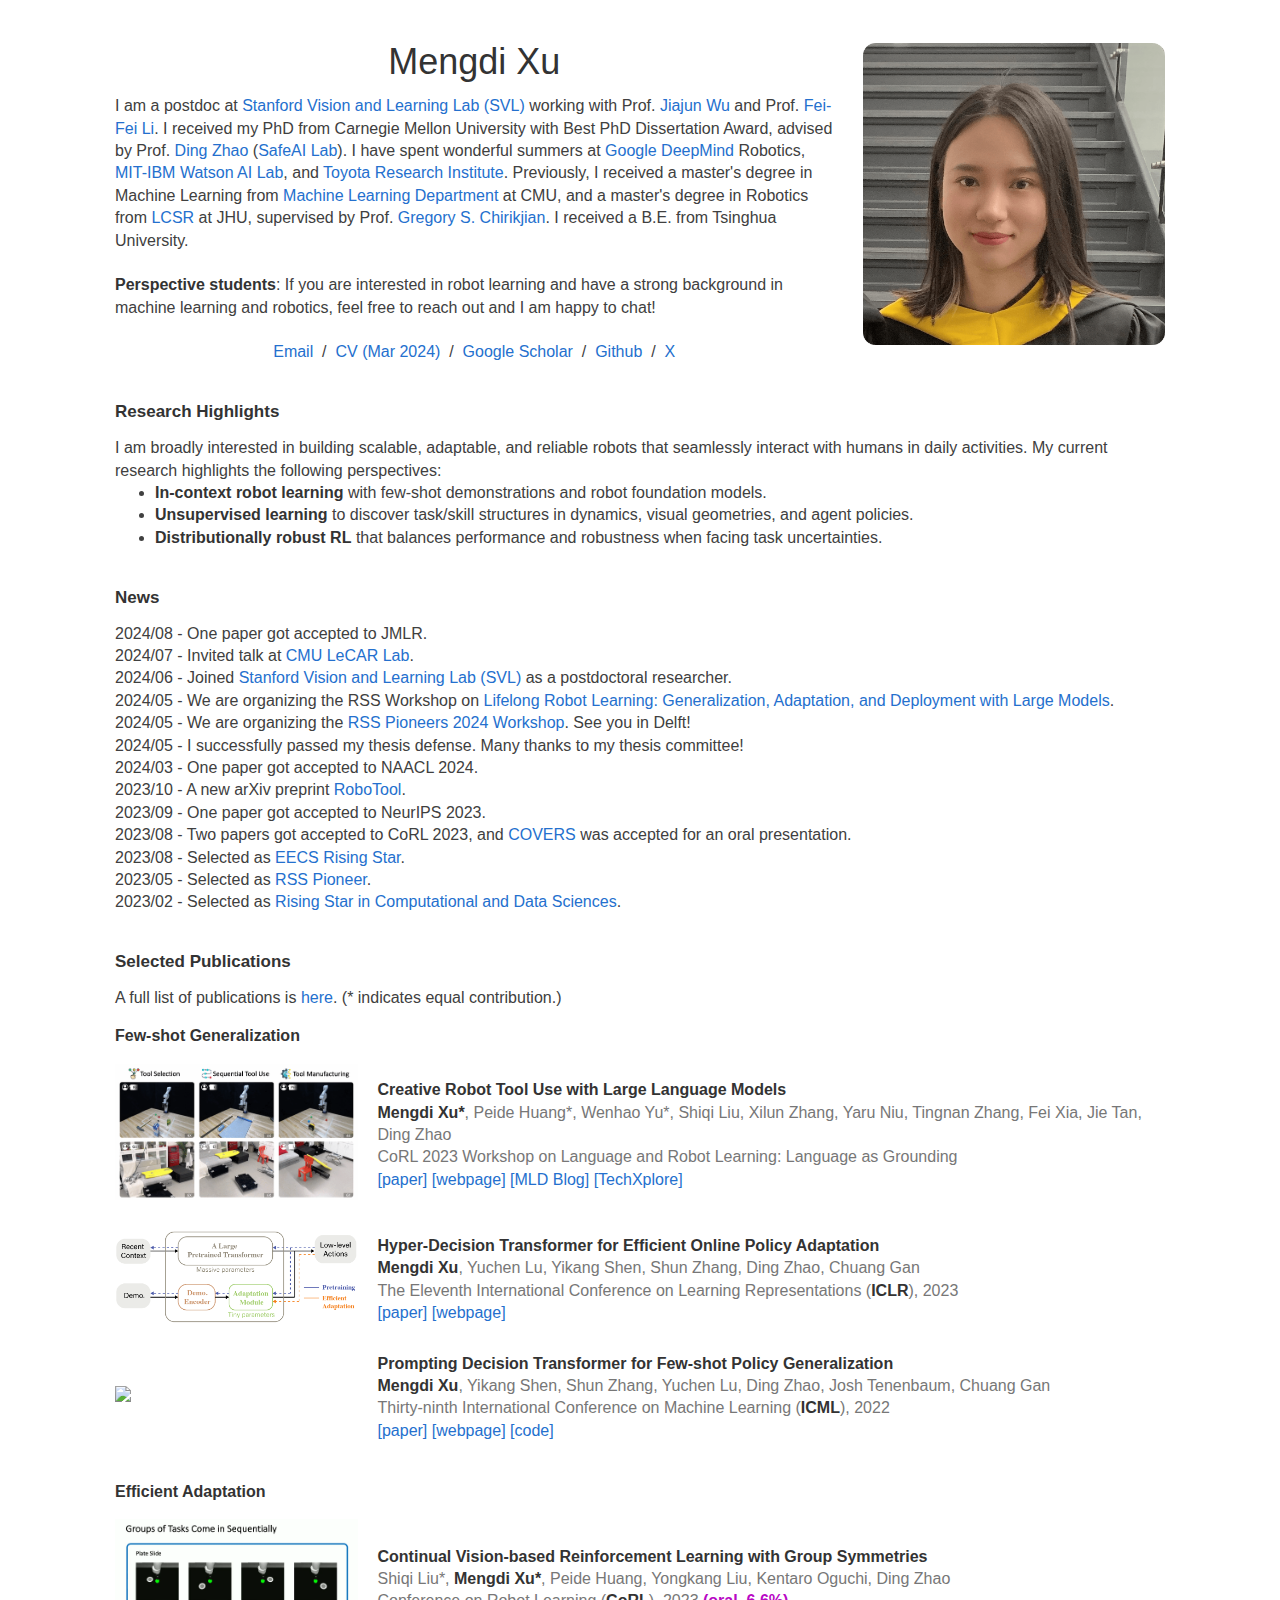
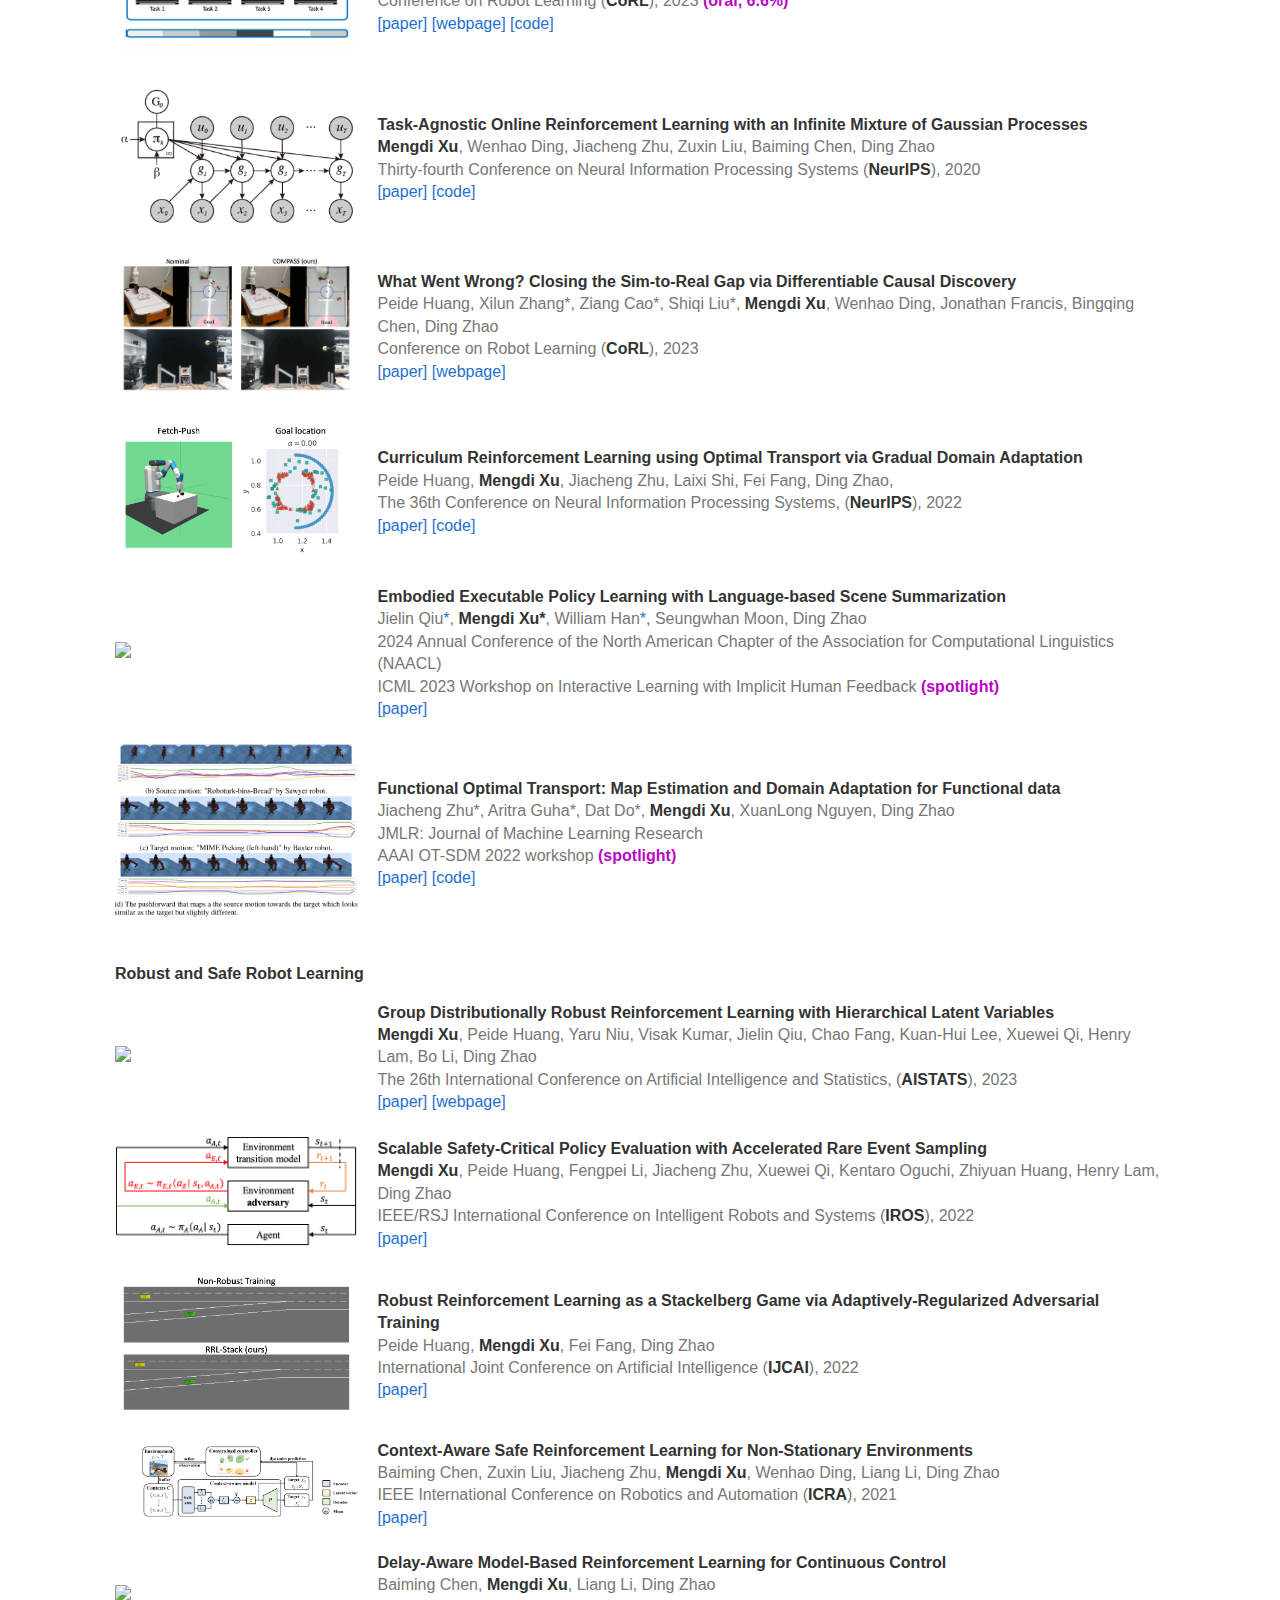
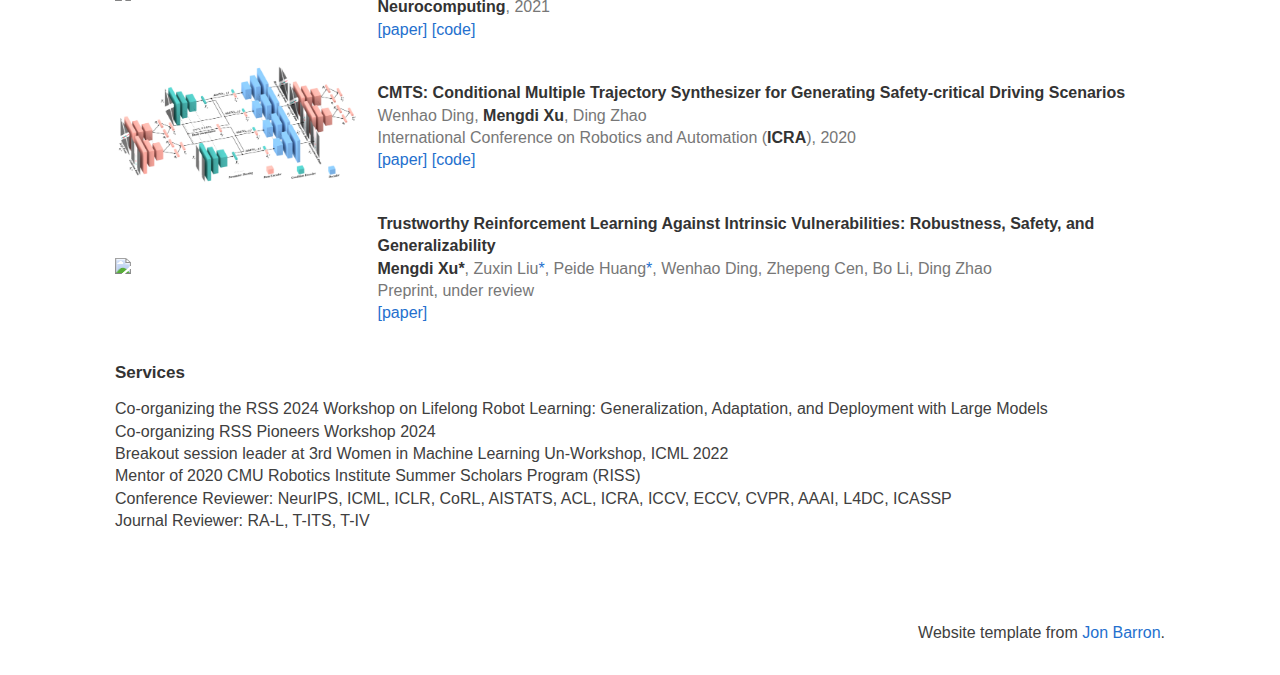
==== commit e3c08ff7: "update 09/2024" ====
--- a/index.html
+++ b/index.html
@@ -19,7 +19,7 @@
 
 
 <body>
-    <table width="900" border="0" align="center" cellspacing="0" cellpadding="0">
+    <table width="1050" border="0" align="center" cellspacing="0" cellpadding="0">
     <tr>
     <td>
         <table width="100%" align="center" border="0" cellspacing="0" cellpadding="0">
@@ -38,7 +38,7 @@
                 <br>
                 <br>
 
-                <strong>Perspective students and collaborators</strong>: If you are interested in robot learning and have a strong background in machine learning and robotics, feel free to reach out and I am always happy to chat!
+                <strong>Perspective students</strong>: If you are interested in robot learning and have a strong background in machine learning and robotics, feel free to reach out and I am happy to chat!
                 
                 <br>
                 <br>
@@ -48,7 +48,7 @@
                 <a href="data/CV_MengdiXu.pdf">CV (Mar 2024)</a> &nbsp/&nbsp
                 <a href="https://scholar.google.com/citations?hl=zh-CN&user=A1yMyYEAAAAJ">Google Scholar</a> &nbsp/&nbsp
                 <a href="https://github.com/mxu34">Github</a> &nbsp/&nbsp
-                <a href="https://twitter.com/mengdibellaxu">Twitter</a>
+                <a href="https://x.com/mengdixu_">X</a>
                   </p>
                 </p>
             </td>
@@ -66,7 +66,7 @@
     <br>
 
 
-    <table width="900" border="0" align="center" cellspacing="0" cellpadding="0">
+    <table width="1050" border="0" align="center" cellspacing="0" cellpadding="0">
         <tr>
         <td>
             <h2> Research Highlights </h2>
@@ -96,7 +96,7 @@
         
     <br>
 
-    <table width="900" border="0" align="center" cellspacing="0" cellpadding="0">
+    <table width="1050" border="0" align="center" cellspacing="0" cellpadding="0">
         <tr>
         <td>
             <h2> News </h2>
@@ -106,7 +106,13 @@
                 <tr>
                     <td width="100%" valign="middle">
                         <p>
-                            2024/05 - We are organizing the RSS Workshop on <a href="https://sites.google.com/view/lifelong-robot-learning">Lifelong Robot Learning: Generalization, Adaptation, and Deployment with Large Models</a>. Please consider submitting your work!
+                            2024/08 - One paper got accepted to JMLR.
+                            <br>
+                            2024/07 - Invited talk at <a href="https://lecar-lab.github.io/">CMU LeCAR Lab</a>.
+                            <br>
+                            2024/06 - Joined <a href="https://svl.stanford.edu/">Stanford Vision and Learning Lab (SVL)</a> as a postdoctoral researcher. 
+                            <br>
+                            2024/05 - We are organizing the RSS Workshop on <a href="https://sites.google.com/view/lifelong-robot-learning">Lifelong Robot Learning: Generalization, Adaptation, and Deployment with Large Models</a>.
                             <br>
                             2024/05 - We are organizing the <a href="https://sites.google.com/view/rsspioneers2024/">RSS Pioneers 2024 Workshop</a>. See you in Delft!
                             <br>
@@ -118,19 +124,19 @@
                             <br>
                             2023/09 - One paper got accepted to NeurIPS 2023.
                             <br>
-                            2023/08 - Two papers got accepted to CoRL 2023, and <a href="https://openreview.net/forum?id=flyQ0v8cgC">COVERS</a> was accepted for an oral presentation!
-                            <br>
-                            2023/08 - Selected as <a href="https://eecsrisingstars2023.cc.gatech.edu/">EECS Rising Star</a>!
-                            <br>
-                            2023/05 - Selected as <a href="https://sites.google.com/view/rsspioneers2023/participants">RSS Pioneer</a>!
-                            <br>
-                            2023/02 - Selected as <a href="https://risingstars.oden.utexas.edu/">Rising Star in Computational and Data Sciences</a>!
-                            <br>
-                            2023/02 - I joined Google DeepMind as a Student Researcher.
-                            <br>
+                            2023/08 - Two papers got accepted to CoRL 2023, and <a href="https://openreview.net/forum?id=flyQ0v8cgC">COVERS</a> was accepted for an oral presentation.
+                            <br>
+                            2023/08 - Selected as <a href="https://eecsrisingstars2023.cc.gatech.edu/">EECS Rising Star</a>.
+                            <br>
+                            2023/05 - Selected as <a href="https://sites.google.com/view/rsspioneers2023/participants">RSS Pioneer</a>.
+                            <br>
+                            2023/02 - Selected as <a href="https://risingstars.oden.utexas.edu/">Rising Star in Computational and Data Sciences</a>.
+                            <br>
+                            <!-- 2023/02 - I joined Google DeepMind as a Student Researcher. -->
+                            <!-- <br> -->
                             <!-- 2023/01 - Our work about bridging ECG and NLP got accepted to EACL 2023.
                             <br> -->
-                            2023/01 - Our work on efficient adaptation of transformer agents got accepted to ICLR 2023.
+                            <!-- 2023/01 - Our work on efficient adaptation of transformer agents got accepted to ICLR 2023. -->
                             <!-- <br>
                             2023/01 - Our work about group distributionally robust RL got accepted to AISTATS 2023.
                             <br>
@@ -155,7 +161,7 @@
         
     <br>
 
-    <table width="900" border="0" align="center" cellspacing="0" cellpadding="0">
+    <table width="1050" border="0" align="center" cellspacing="0" cellpadding="0">
     <tr>
     <td>
         <h2> Selected Publications </h2>
@@ -167,14 +173,14 @@
 
         <h3>Few-shot Generalization</h3>
 
-        <table width="900" align="center" border="0" cellspacing="0" cellpadding="0">
-            <tr>
-                <td style="width:35%; vertical-align:middle; padding-right: 20px;">
+        <table width="1050" align="center" border="0" cellspacing="0" cellpadding="0">
+            <tr>
+                <td style="width:25%; vertical-align:middle; padding-right: 20px;">
                     <div class="image-container">
                         <img src="images/robotool.gif" width="100%">
                     </div>
                 </td>
-                <td style="width:65%; vertical-align:middle">
+                <td style="width:75%; vertical-align:middle">
                     <papertext>
                         <papertitle>Creative Robot Tool Use with Large Language Models</papertitle>
                         <br>
@@ -202,14 +208,14 @@
     
         <br>
 
-        <table width="900" align="center" border="0" cellspacing="0" cellpadding="0">
-            <tr>
-                <td style="width:35%; vertical-align:middle; padding-right: 20px;">
+        <table width="1050" align="center" border="0" cellspacing="0" cellpadding="0">
+            <tr>
+                <td style="width:25%; vertical-align:middle; padding-right: 20px;">
                     <div class="image-container">
                         <img src="images/HDT.png" width="100%">
                     </div>
                 </td>
-                <td style="width:65%; vertical-align:middle">
+                <td style="width:75%; vertical-align:middle">
                     <papertext>
                         <papertitle>Hyper-Decision Transformer for Efficient Online Policy Adaptation</papertitle>
                     <br>
@@ -231,14 +237,14 @@
     
         <br>
 
-        <table width="900" align="center" border="0" cellspacing="0" cellpadding="0">
-            <tr>
-                <td style="width:35%; vertical-align:middle; padding-right: 20px;">
+        <table width="1050" align="center" border="0" cellspacing="0" cellpadding="0">
+            <tr>
+                <td style="width:25%; vertical-align:middle; padding-right: 20px;">
                     <div class="image-container">
                         <img src="images/Prompt_DT_website.png" width="100%">
                     </div>
                 </td>
-                <td style="width:65%; vertical-align:middle">
+                <td style="width:75%; vertical-align:middle">
                     <papertext>
                         <papertitle>Prompting Decision Transformer for Few-shot Policy Generalization
                         </papertitle>
@@ -267,14 +273,14 @@
         <h3>Efficient Adaptation</h3>
     
 
-        <table width="900" align="center" border="0" cellspacing="0" cellpadding="0">
-            <tr>
-                <td style="width:35%; vertical-align:middle; padding-right: 20px;">
+        <table width="1050" align="center" border="0" cellspacing="0" cellpadding="0">
+            <tr>
+                <td style="width:25%; vertical-align:middle; padding-right: 20px;">
                     <div class="image-container">
                         <img src="images/covers.gif" width="100%">
                     </div>
                 </td>
-                <td style="width:65%; vertical-align:middle">
+                <td style="width:75%; vertical-align:middle">
                     <papertext>
                     <papertitle>Continual Vision-based Reinforcement Learning with Group Symmetries</papertitle>
                     <br>
@@ -298,14 +304,14 @@
     
         <br>
 
-        <table width="900" align="center" border="0" cellspacing="0" cellpadding="0">
-            <tr>
-                <td style="width:35%; vertical-align:middle; padding-right: 20px;">
+        <table width="1050" align="center" border="0" cellspacing="0" cellpadding="0">
+            <tr>
+                <td style="width:25%; vertical-align:middle; padding-right: 20px;">
                     <div class="image-container">
                         <img src="images/mbrl-gpmm.png" width="100%">
                     </div>
                 </td>
-                <td style="width:65%; vertical-align:middle">
+                <td style="width:75%; vertical-align:middle">
                     <papertext>
                         <papertitle>Task-Agnostic Online Reinforcement Learning with an Infinite Mixture of Gaussian Processes
                         </papertitle>
@@ -328,14 +334,14 @@
     
         <br>
 
-        <table width="900" align="center" border="0" cellspacing="0" cellpadding="0">
-            <tr>
-                <td style="width:35%; vertical-align:middle; padding-right: 20px;">
+        <table width="1050" align="center" border="0" cellspacing="0" cellpadding="0">
+            <tr>
+                <td style="width:25%; vertical-align:middle; padding-right: 20px;">
                     <div class="image-container">
                         <img src="images/compass.gif" width="100%">
                     </div>
                 </td>
-                <td style="width:65%; vertical-align:middle">
+                <td style="width:75%; vertical-align:middle">
                     <papertext>
                         <papertitle>What Went Wrong? Closing the Sim-to-Real Gap via Differentiable Causal Discovery</papertitle>
                     <br>
@@ -361,14 +367,14 @@
     
         <br>
 
-        <table width="900" align="center" border="0" cellspacing="0" cellpadding="0">
-            <tr>
-                <td style="width:35%; vertical-align:middle; padding-right: 20px;">
+        <table width="1050" align="center" border="0" cellspacing="0" cellpadding="0">
+            <tr>
+                <td style="width:25%; vertical-align:middle; padding-right: 20px;">
                     <div class="image-container">
                         <img src="images/gradient.gif" width="100%">
                     </div>
                 </td>
-                <td style="width:65%; vertical-align:middle">
+                <td style="width:75%; vertical-align:middle">
                     <papertext>
                         <papertitle>Curriculum Reinforcement Learning using Optimal Transport via Gradual Domain Adaptation
                         </papertitle>
@@ -391,14 +397,14 @@
     
         <br>
 
-        <table width="900" align="center" border="0" cellspacing="0" cellpadding="0">
-            <tr>
-                <td style="width:35%; vertical-align:middle; padding-right: 20px;">
+        <table width="1050" align="center" border="0" cellspacing="0" cellpadding="0">
+            <tr>
+                <td style="width:25%; vertical-align:middle; padding-right: 20px;">
                     <div class="image-container">
                         <img src="images/SUM_APM.png" width="100%">
                     </div>
                 </td>
-                <td style="width:65%; vertical-align:middle">
+                <td style="width:75%; vertical-align:middle">
                     <papertext>
                         <papertitle>Embodied Executable Policy Learning with Language-based Scene Summarization
                         </papertitle>
@@ -420,14 +426,14 @@
     
         <br>
 
-        <table width="900" align="center" border="0" cellspacing="0" cellpadding="0">
-            <tr>
-                <td style="width:35%; vertical-align:middle; padding-right: 20px;">
+        <table width="1050" align="center" border="0" cellspacing="0" cellpadding="0">
+            <tr>
+                <td style="width:25%; vertical-align:middle; padding-right: 20px;">
                     <div class="image-container">
                         <img src="images/FOT_arm.png" width="100%">
                     </div>
                 </td>
-                <td style="width:65%; vertical-align:middle">
+                <td style="width:75%; vertical-align:middle">
                     <papertext>
                         <papertitle>Functional Optimal Transport: Map Estimation and Domain Adaptation for Functional data
                         </papertitle>
@@ -439,7 +445,7 @@
                     <a href="http://dept.stat.lsa.umich.edu/~xuanlong/"><author>XuanLong Nguyen</author></a>,
                     <a href="https://www.meche.engineering.cmu.edu/directory/bios/zhao-ding.html"><author>Ding Zhao</author></a>
                     <br>
-                    Under review by JMLR: Journal of Machine Learning Research
+                    JMLR: Journal of Machine Learning Research
                     <br>
                     AAAI OT-SDM 2022 workshop <strong style="color:#B908C5">(spotlight)</strong><br>
                     <a href="https://arxiv.org/pdf/2102.03895.pdf">[paper]</a> 
@@ -454,14 +460,14 @@
 
         <h3>Robust and Safe Robot Learning</h3>
 
-        <table width="900" align="center" border="0" cellspacing="0" cellpadding="0">
-            <tr>
-                <td style="width:35%; vertical-align:middle; padding-right: 20px;">
+        <table width="1050" align="center" border="0" cellspacing="0" cellpadding="0">
+            <tr>
+                <td style="width:25%; vertical-align:middle; padding-right: 20px;">
                     <div class="image-container">
                         <img src="images/DRO.png" width="100%">
                     </div>
                 </td>
-                <td style="width:65%; vertical-align:middle">
+                <td style="width:75%; vertical-align:middle">
                     <papertext>
                         <papertitle>Group Distributionally Robust Reinforcement Learning with Hierarchical Latent Variables
                         </papertitle>
@@ -493,14 +499,14 @@
     
         <br>
 
-        <table width="900" align="center" border="0" cellspacing="0" cellpadding="0">
-            <tr>
-                <td style="width:35%; vertical-align:middle; padding-right: 20px;">
+        <table width="1050" align="center" border="0" cellspacing="0" cellpadding="0">
+            <tr>
+                <td style="width:25%; vertical-align:middle; padding-right: 20px;">
                     <div class="image-container">
                         <img src="images/APE.png" width="100%">
                     </div>
                 </td>
-                <td style="width:65%; vertical-align:middle">
+                <td style="width:75%; vertical-align:middle">
                     <papertext>
                         <papertitle>Scalable Safety-Critical Policy Evaluation with Accelerated Rare Event Sampling
                         </papertitle>
@@ -530,14 +536,14 @@
     
         <br>
 
-        <table width="900" align="center" border="0" cellspacing="0" cellpadding="0">
-            <tr>
-                <td style="width:35%; vertical-align:middle; padding-right: 20px;">
+        <table width="1050" align="center" border="0" cellspacing="0" cellpadding="0">
+            <tr>
+                <td style="width:25%; vertical-align:middle; padding-right: 20px;">
                     <div class="image-container">
                         <img src="images/rrl-stack.gif" width="100%">
                     </div>
                 </td>
-                <td style="width:65%; vertical-align:middle">
+                <td style="width:75%; vertical-align:middle">
                     <papertext>
                         <papertitle>Robust Reinforcement Learning as a Stackelberg Game via Adaptively-Regularized Adversarial Training
                         </papertitle>
@@ -558,14 +564,14 @@
     
         <br>
 
-        <table width="900" align="center" border="0" cellspacing="0" cellpadding="0">
-            <tr>
-                <td style="width:35%; vertical-align:middle; padding-right: 20px;">
+        <table width="1050" align="center" border="0" cellspacing="0" cellpadding="0">
+            <tr>
+                <td style="width:25%; vertical-align:middle; padding-right: 20px;">
                     <div class="image-container">
                         <img src="images/context_RL.png" width="100%">
                     </div>
                 </td>
-                <td style="width:65%; vertical-align:middle">
+                <td style="width:75%; vertical-align:middle">
                     <papertext>
                         <papertitle>Context-Aware Safe Reinforcement Learning for Non-Stationary Environments
                         </papertitle>
@@ -588,14 +594,14 @@
     
         <br>
     
-        <table width="900" align="center" border="0" cellspacing="0" cellpadding="0">
-            <tr>
-                <td style="width:35%; vertical-align:middle; padding-right: 20px;">
+        <table width="1050" align="center" border="0" cellspacing="0" cellpadding="0">
+            <tr>
+                <td style="width:25%; vertical-align:middle; padding-right: 20px;">
                     <div class="image-container">
                         <img src="images/dmdpn.png" width="100%">
                     </div>
                 </td>
-                <td style="width:65%; vertical-align:middle">
+                <td style="width:75%; vertical-align:middle">
                     <papertext>
                         <papertitle>Delay-Aware Model-Based Reinforcement Learning for Continuous Control
                         </papertitle>
@@ -617,14 +623,14 @@
         <br>
     
 
-        <table width="900" align="center" border="0" cellspacing="0" cellpadding="0">
-            <tr>
-                <td style="width:35%; vertical-align:middle; padding-right: 20px;">
+        <table width="1050" align="center" border="0" cellspacing="0" cellpadding="0">
+            <tr>
+                <td style="width:25%; vertical-align:middle; padding-right: 20px;">
                     <div class="image-container">
                         <img src="images/CMTS.png" width="100%">
                     </div>
                 </td>
-                <td style="width:65%; vertical-align:middle">
+                <td style="width:75%; vertical-align:middle">
                     <papertext>
                         <papertitle>CMTS: Conditional Multiple Trajectory Synthesizer for Generating Safety-critical Driving Scenarios
                         </papertitle>
@@ -644,14 +650,14 @@
     
         <br>
 
-        <table width="900" align="center" border="0" cellspacing="0" cellpadding="0">
-            <tr>
-                <td style="width:35%; vertical-align:middle; padding-right: 20px;">
+        <table width="1050" align="center" border="0" cellspacing="0" cellpadding="0">
+            <tr>
+                <td style="width:25%; vertical-align:middle; padding-right: 20px;">
                     <div class="image-container">
                         <img src="images/TRL.png" width="100%">
                     </div>
                 </td>
-                <td style="width:65%; vertical-align:middle">
+                <td style="width:75%; vertical-align:middle">
                     <papertext>
                         <papertitle>Trustworthy Reinforcement Learning Against Intrinsic Vulnerabilities: Robustness, Safety, and Generalizability
                         </papertitle>
@@ -677,7 +683,7 @@
 
     <br>
 
-    <!-- <table width="900" border="0" align="center" cellspacing="0" cellpadding="0">
+    <!-- <table width="1050" border="0" align="center" cellspacing="0" cellpadding="0">
         <tr>
         <td>
             <h2> Talks </h2>
@@ -711,7 +717,7 @@
     <br>
     <br> -->
 
-    <table width="900" border="0" align="center" cellspacing="0" cellpadding="0">
+    <table width="1050" border="0" align="center" cellspacing="0" cellpadding="0">
         <tr>
         <td>
             <h2> Services </h2>
@@ -721,15 +727,17 @@
                 <tr>
                     <td width="100%" valign="middle">
                         <p>
+                            Co-organizing the RSS 2024 Workshop on Lifelong Robot Learning: Generalization, Adaptation, and Deployment with Large Models
+                            <br>
                             Co-organizing RSS Pioneers Workshop 2024
                             <br>
                             Breakout session leader at 3rd Women in Machine Learning Un-Workshop, ICML 2022
                             <br>
                             Mentor of 2020 CMU Robotics Institute Summer Scholars Program (RISS)
                             <br>
-                            Conference Reviewer: NeurIPS, ICML, ICLR, AISTATS, ACL, ICRA, ICCV, ECCV, CVPR, AAAI, L4DC, ICASSP
-                            <br>
-                            Journal Reviewer: T-ITS, T-IV
+                            Conference Reviewer: NeurIPS, ICML, ICLR, CoRL, AISTATS, ACL, ICRA, ICCV, ECCV, CVPR, AAAI, L4DC, ICASSP
+                            <br>
+                            Journal Reviewer: RA-L, T-ITS, T-IV
                             <br>
                         </p>
                     </td>
@@ -745,7 +753,7 @@
     <br>
     <br>
 
-    <table width="900" border="0" align="center" cellspacing="0" cellpadding="0">
+    <table width="1050" border="0" align="center" cellspacing="0" cellpadding="0">
         <tr>
         <td>
     
--- a/stylesheet.css
+++ b/stylesheet.css
@@ -80,12 +80,13 @@
 body,
 td,
 th,
+li,
 tr{
   /* font-family: 'Lato', Verdana, Arial, sans-serif; */
   font-family: 'Lato', Arial, sans-serif;
   font-size: 16px;
   color: #404040;
-  line-height: 1.5;
+  line-height: 1.4;
 }
 
 p{
@@ -93,7 +94,7 @@
   font-size: 16px;
   color: #404040;
   margin:0;
-  line-height: 1.5;
+  line-height: 1.4;
 }
 
 papertext,
@@ -101,7 +102,7 @@
   font-family: 'Lato', Arial, sans-serif;
   font-size: 16px;
   color: #777777;
-  line-height: 1.5;
+  line-height: 1.4;
 }
 
 a{
@@ -127,7 +128,7 @@
   font-size: 16px;
   font-weight: 700;
   color: #333333;
-  line-height: 1.5;
+  line-height: 1.4;
 }
 
 name {
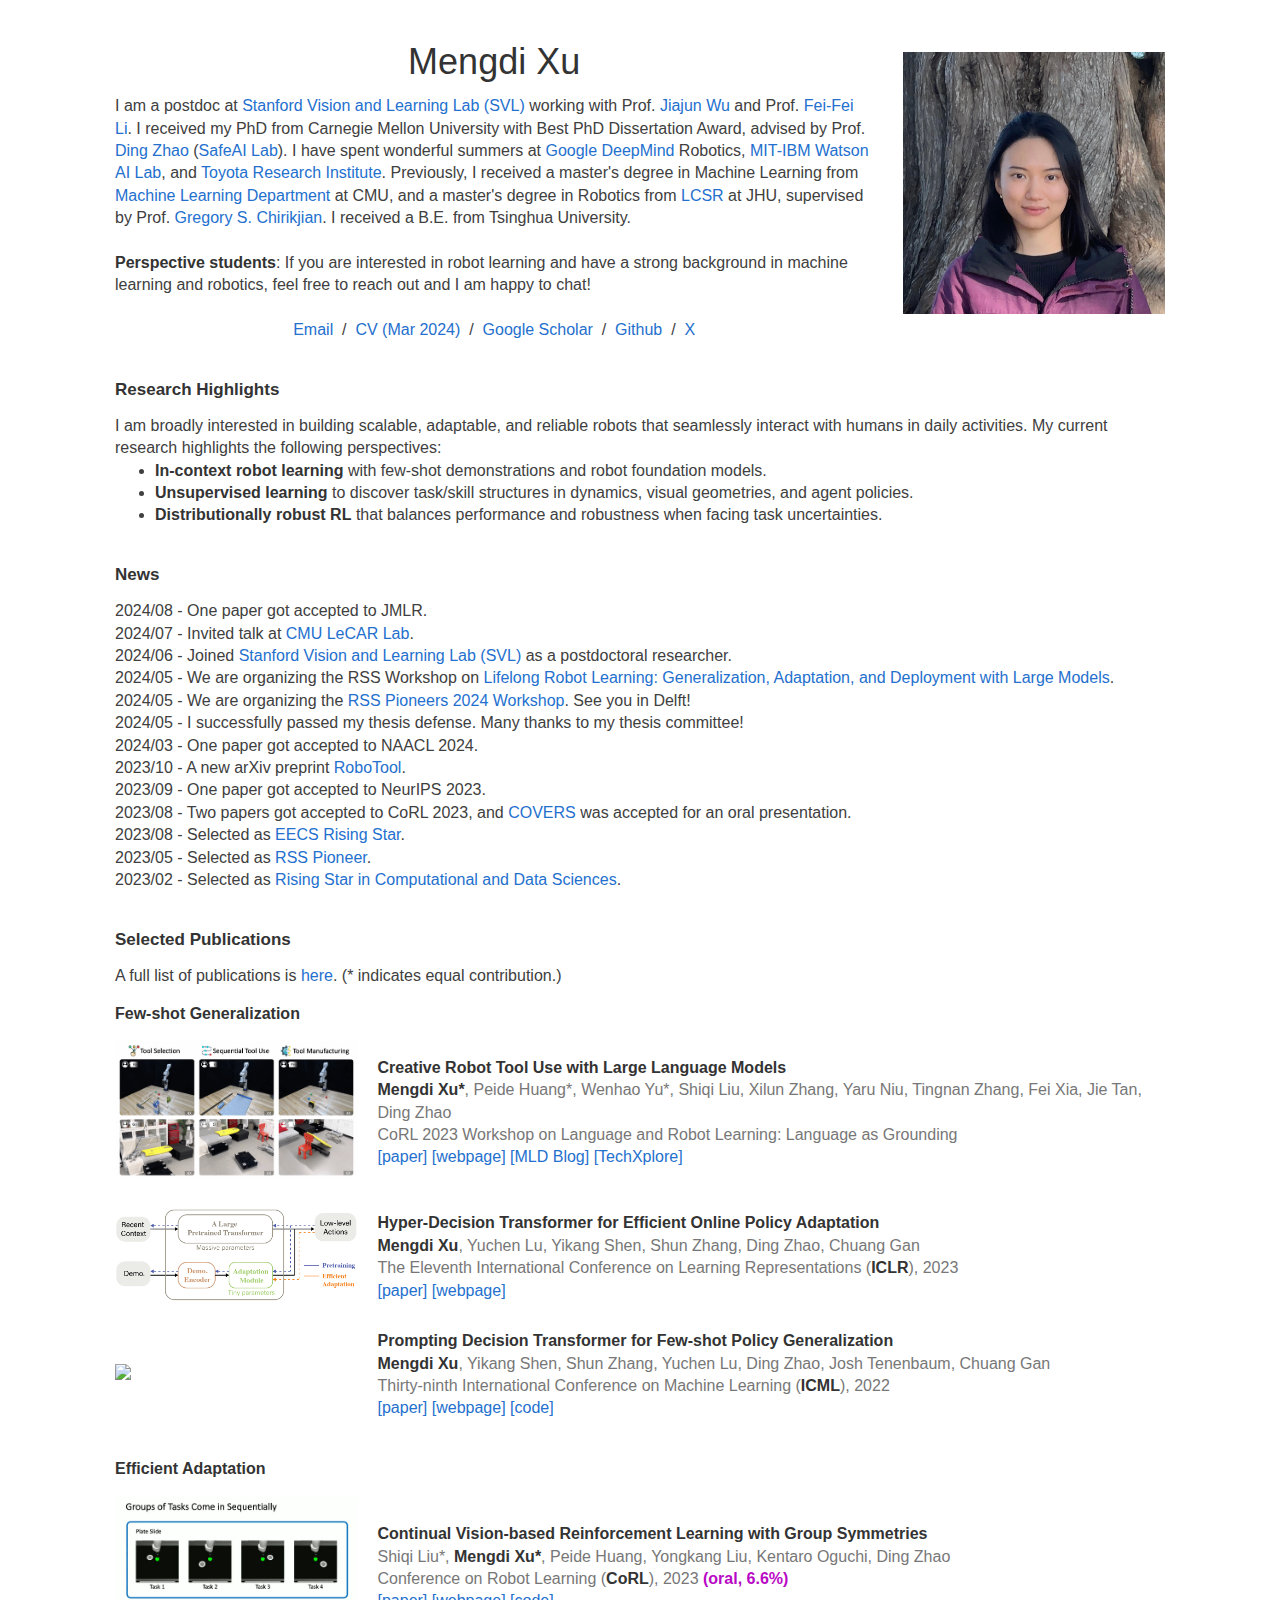
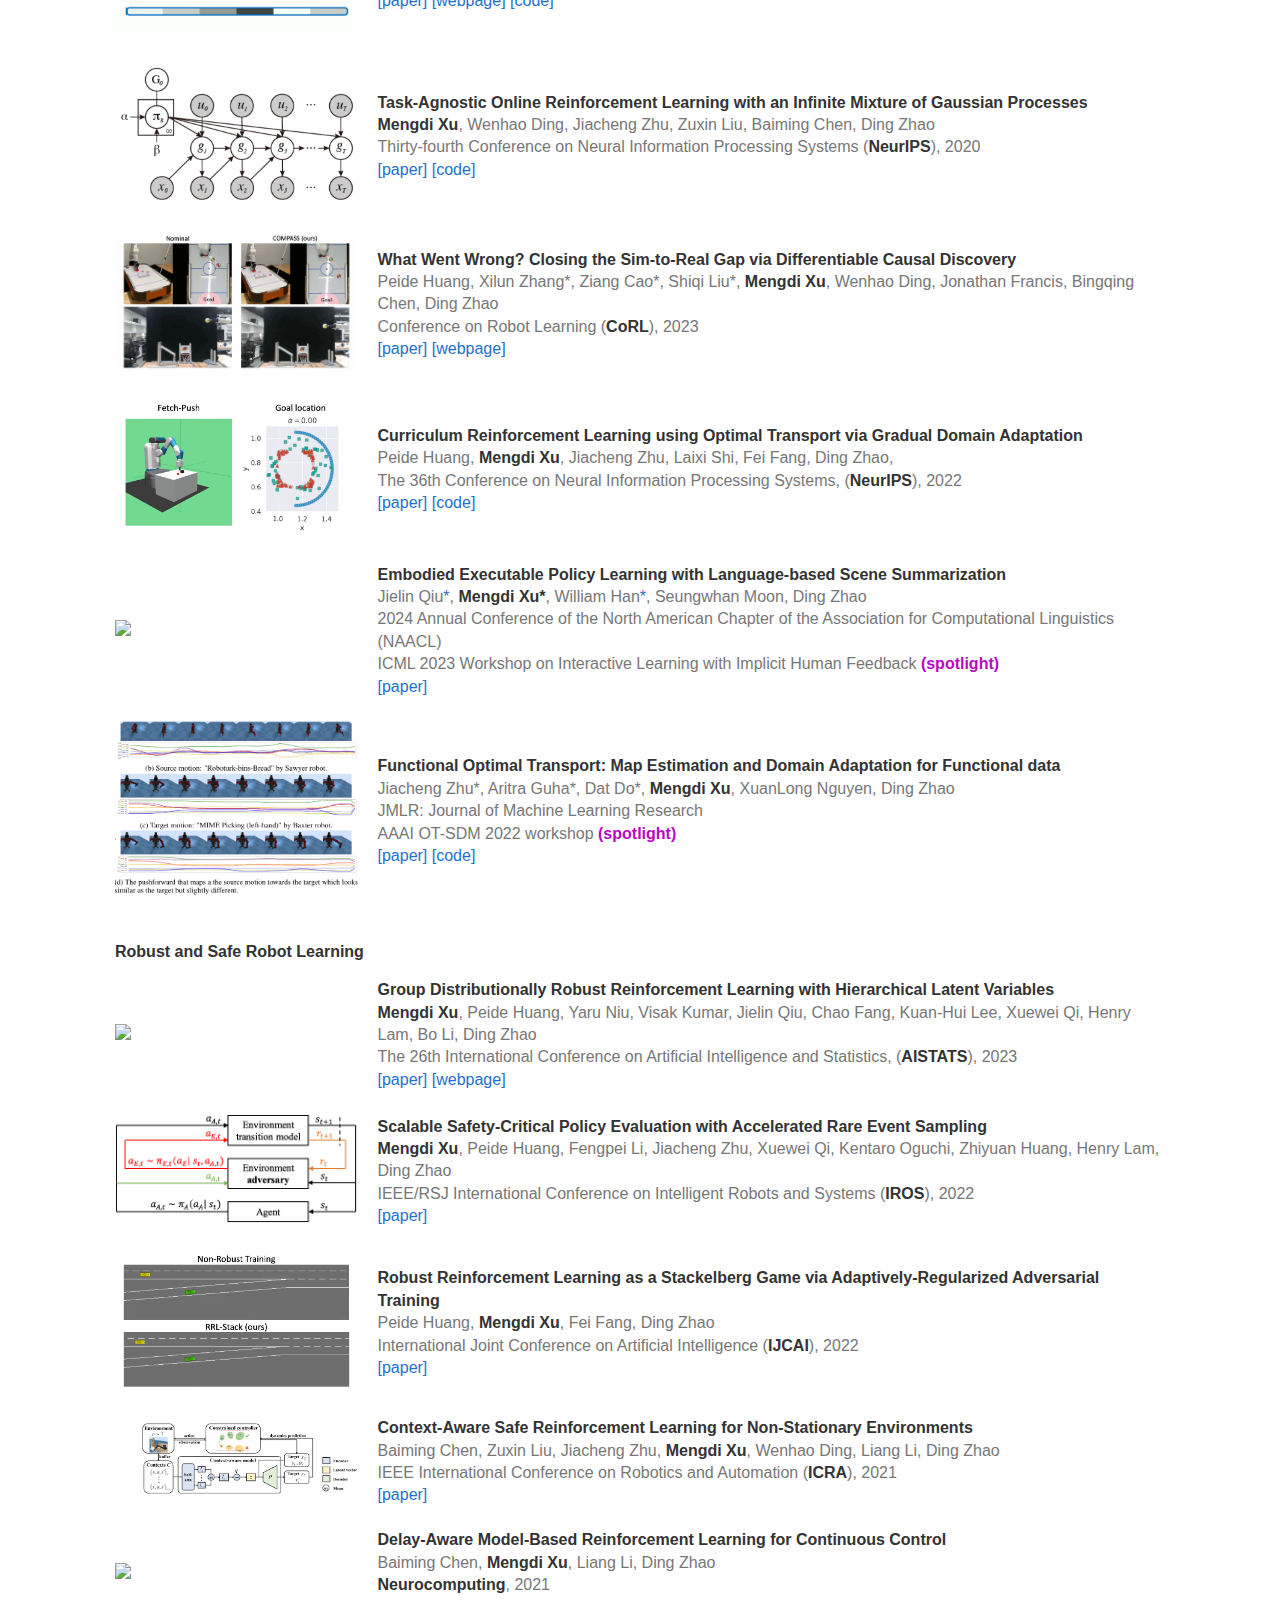
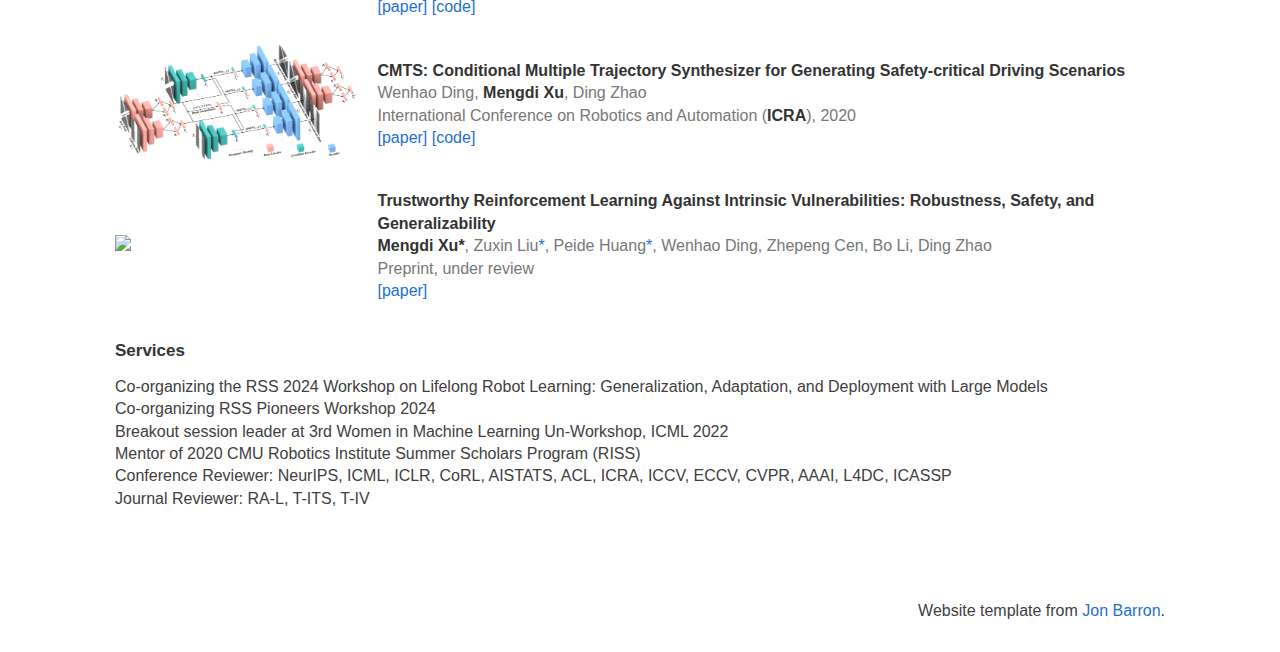
==== commit 2ddbf9bf: "change profile photo" ====
--- a/index.html
+++ b/index.html
@@ -53,8 +53,8 @@
                 </p>
             </td>
             <br>
-            <td width="30%" valign="right" style="padding-left: 30px;">
-                <a href="images/profile_RoundCorner.png"><img style="width:100%;max-width:100%" alt="profile photo" src="images/profile_RoundCorner.png" class="hoverZoomLink"></a>
+            <td width="25%" valign="right" style="padding-left: 30px;">
+                <a href="images/profile_24.png"><img style="width:100%;max-width:100%" alt="profile photo" src="images/profile_24.jpg" class="hoverZoomLink"></a>
             </td>
 
         </tr>
